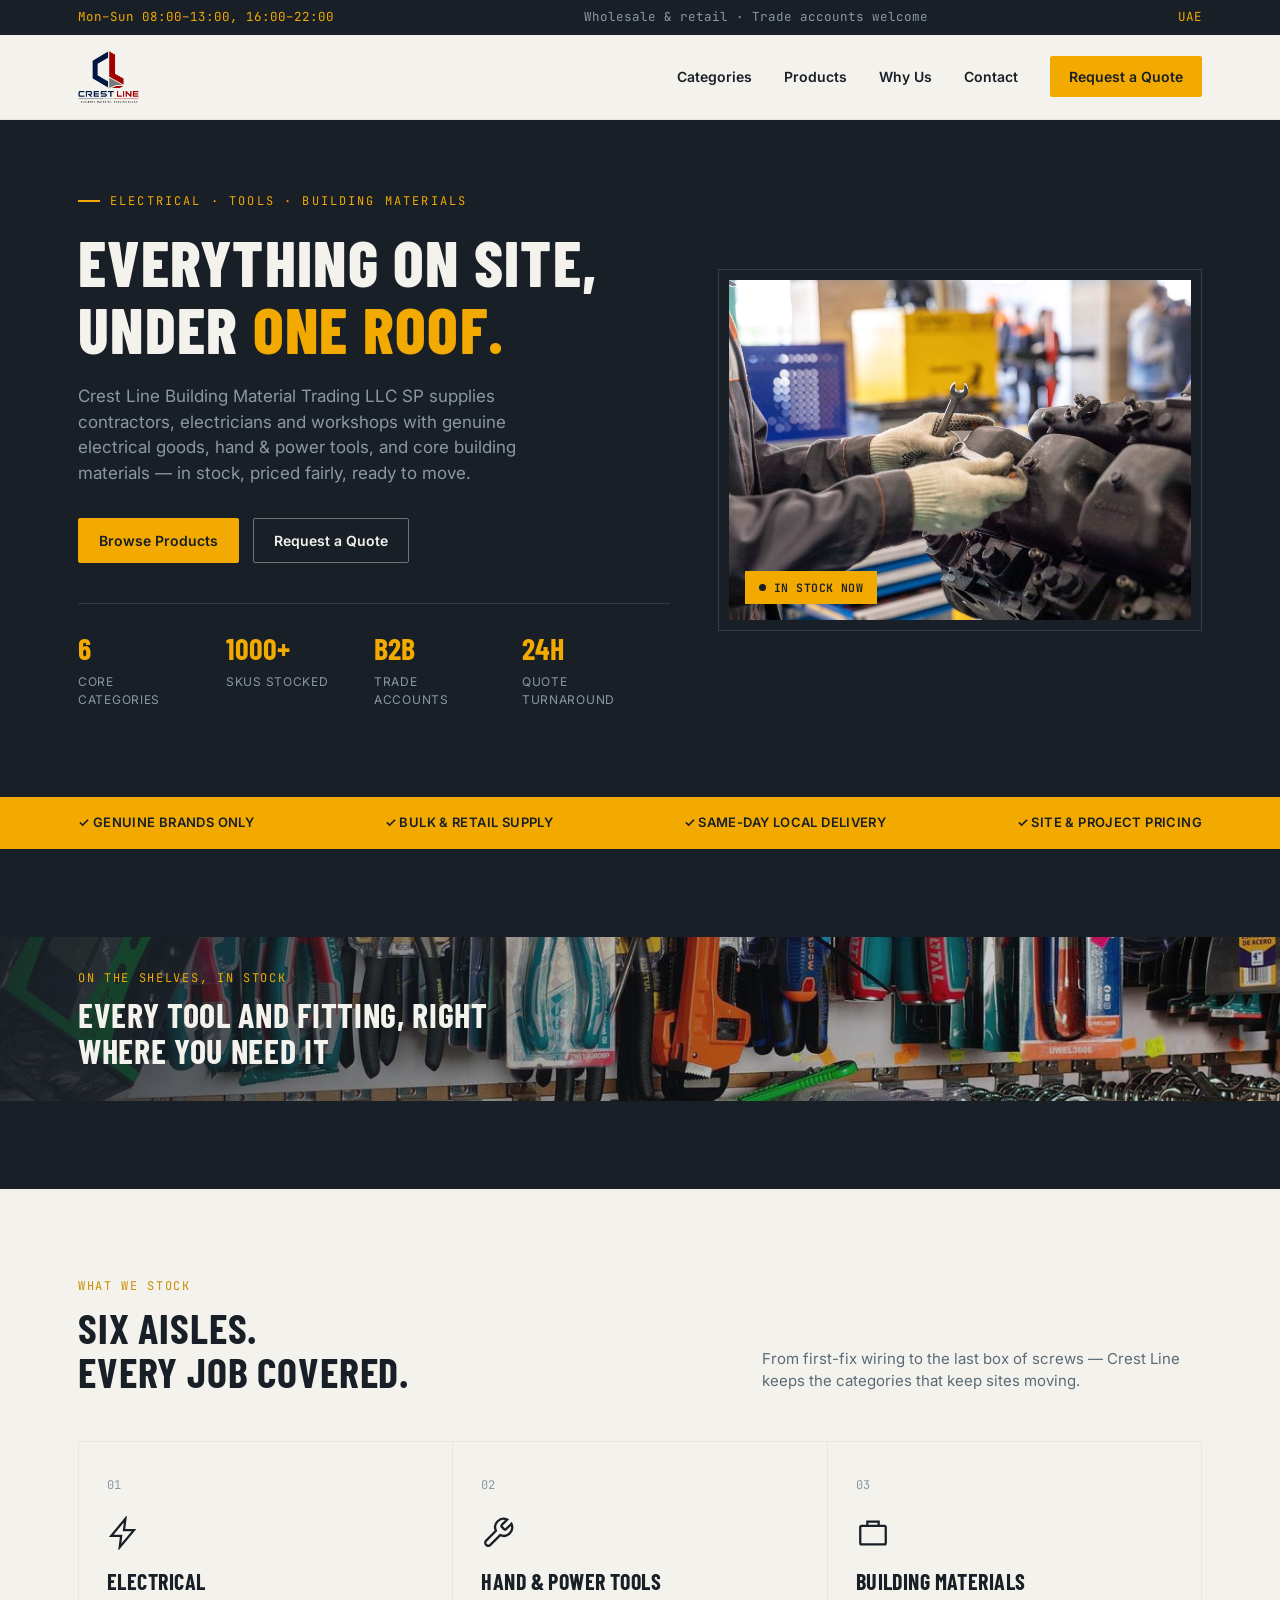
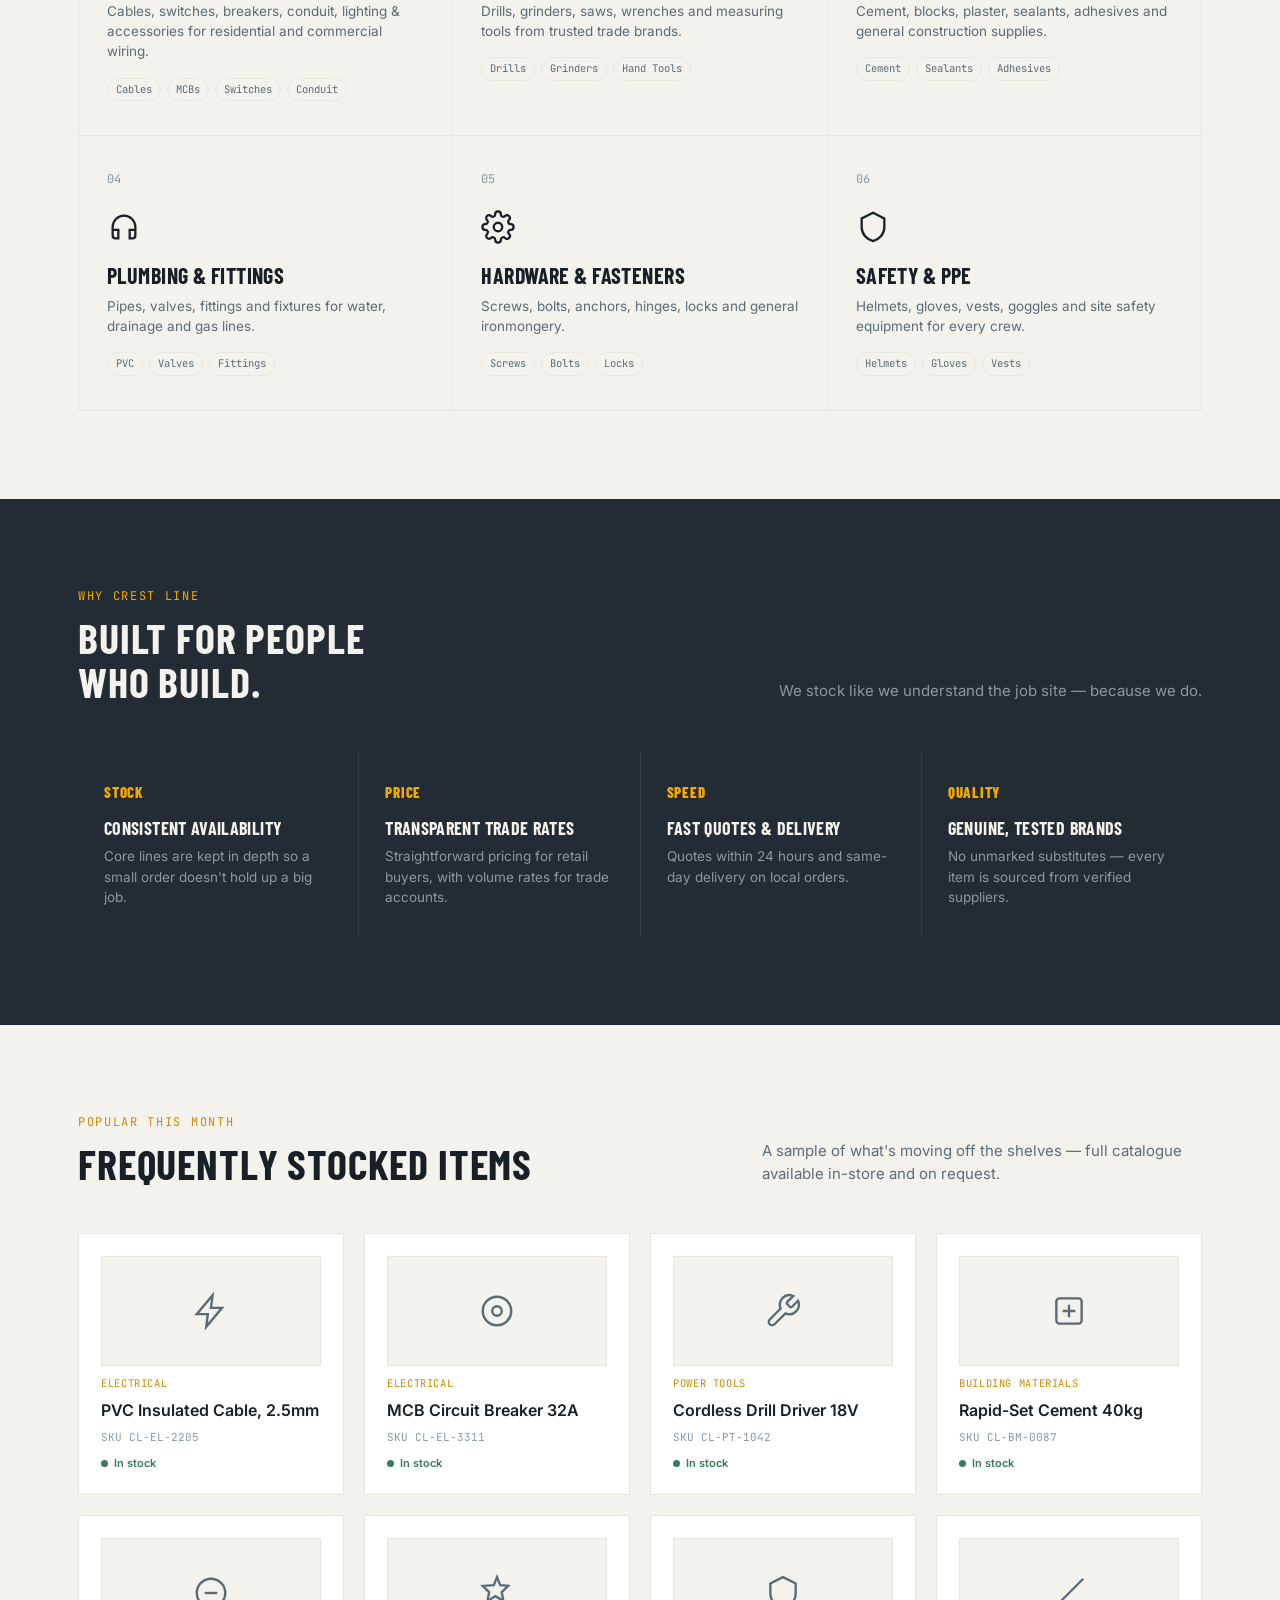
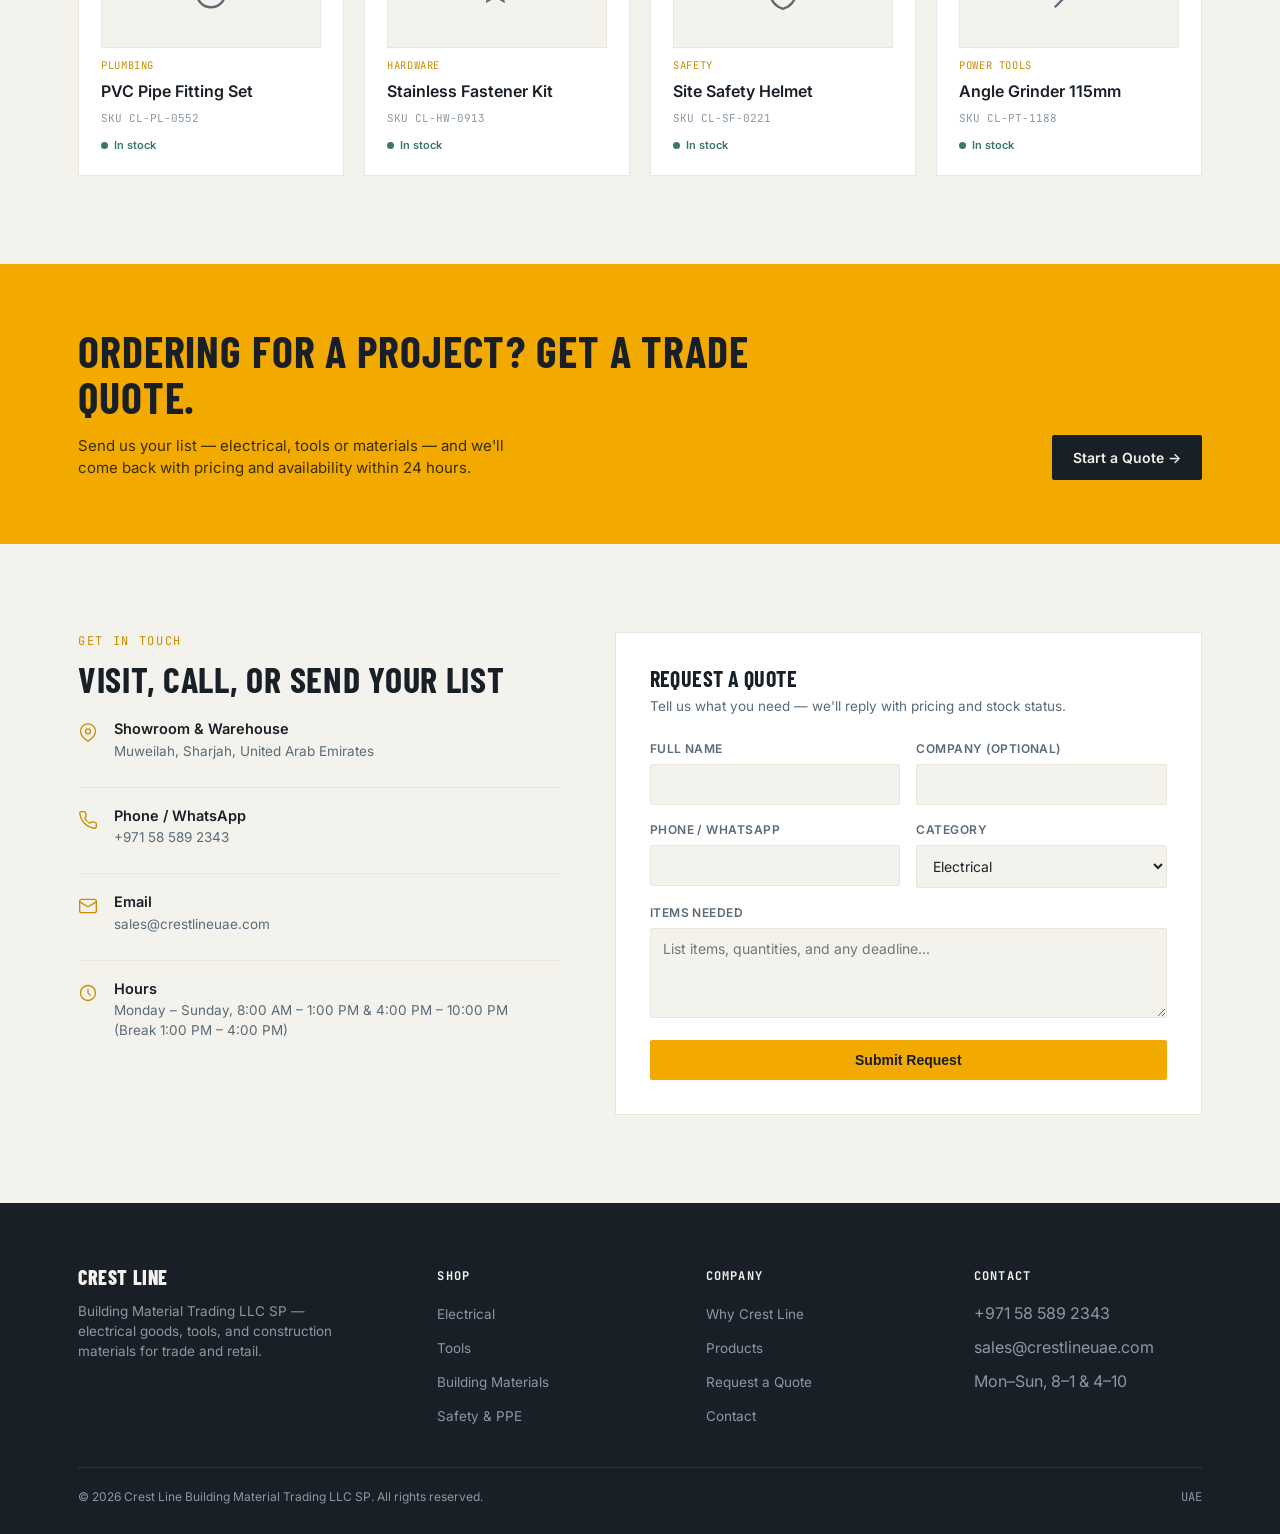
==== index.html @ bba0f406 "Add files via upload" ====
<!DOCTYPE html>
<html lang="en">
<head>
<meta charset="UTF-8">
<meta name="viewport" content="width=device-width, initial-scale=1.0">
<title>Crest Line Building Material Trading LLC SP</title>
<link rel="preconnect" href="https://fonts.googleapis.com">
<link href="https://fonts.googleapis.com/css2?family=Barlow+Condensed:wght@500;600;700;800&family=Inter:wght@400;500;600;700&family=JetBrains+Mono:wght@400;500&display=swap" rel="stylesheet">
<link rel="stylesheet" href="styles.css">
</head>
<body>

<div class="topbar">
  <div class="wrap">
    <span>Mon–Sun 08:00–13:00, 16:00–22:00</span>
    <span class="mono" style="color:var(--slate-light)">Wholesale &amp; retail · Trade accounts welcome</span>
    <span>UAE</span>
  </div>
</div>

<header>
  <nav class="wrap">
    <a href="#top" class="logo">
      <img src="[data-uri]" alt="Crest Line Building Material Trading LLC SP" class="logo-img">
    </a>
    <div class="navlinks" id="navlinks">
      <a href="#categories">Categories</a>
      <a href="#products">Products</a>
      <a href="#why">Why Us</a>
      <a href="#contact">Contact</a>
      <a href="#quote" class="btn btn-amber" style="padding:9px 18px;">Request a Quote</a>
    </div>
    <button class="menu-toggle" id="menuToggle" aria-label="Toggle menu" aria-expanded="false">
      <svg width="24" height="24" viewBox="0 0 24 24" fill="none" stroke="#181f26" stroke-width="2"><line x1="3" y1="6" x2="21" y2="6"/><line x1="3" y1="12" x2="21" y2="12"/><line x1="3" y1="18" x2="21" y2="18"/></svg>
    </button>
  </nav>
</header>

<section class="hero" id="top">
  <div class="wrap hero-grid">
    <div>
      <div class="eyebrow">Electrical · Tools · Building Materials</div>
      <h1>Everything on site,<br>under <em>one roof.</em></h1>
      <p class="lead">Crest Line Building Material Trading LLC SP supplies contractors, electricians and workshops with genuine electrical goods, hand &amp; power tools, and core building materials — in stock, priced fairly, ready to move.</p>
      <div class="hero-ctas">
        <a href="#products" class="btn btn-amber">Browse Products</a>
        <a href="#quote" class="btn btn-outline" style="border-color:rgba(244,242,236,0.4); color:var(--concrete);">Request a Quote</a>
      </div>
      <div class="hero-stats">
        <div><div class="num">6</div><div class="label">Core Categories</div></div>
        <div><div class="num">1000+</div><div class="label">SKUs Stocked</div></div>
        <div><div class="num">B2B</div><div class="label">Trade Accounts</div></div>
        <div><div class="num">24H</div><div class="label">Quote Turnaround</div></div>
      </div>
    </div>
    <div class="hero-art">
      <div class="hero-photo-frame">
        <img src="[data-uri]" alt="Mechanic tightening a bolt with a wrench on an engine" loading="lazy">
        <div class="hero-photo-tag">
          <span class="dot"></span> In stock now
        </div>
      </div>
    </div>
  </div>
</section>

<div class="trust">
  <div class="wrap">
    <div class="item">✓ Genuine brands only</div>
    <div class="item">✓ Bulk &amp; retail supply</div>
    <div class="item">✓ Same-day local delivery</div>
    <div class="item">✓ Site &amp; project pricing</div>
  </div>
</div>

<section class="shop-photo">
  <img src="[data-uri]" alt="Wall of tools, hardware and accessories stocked at Crest Line" loading="lazy">
  <div class="shop-photo-overlay"></div>
  <div class="wrap shop-photo-caption">
    <span class="tag" style="color:var(--amber);">On the shelves, in stock</span>
    <h3>Every tool and fitting, right where you need it</h3>
  </div>
</section>

<section id="categories">
  <div class="wrap">
    <div class="section-head">
      <div>
        <div class="tag">What we stock</div>
        <h2>Six aisles.<br>Every job covered.</h2>
      </div>
      <p>From first-fix wiring to the last box of screws — Crest Line keeps the categories that keep sites moving.</p>
    </div>
    <div class="cat-grid">

      <div class="cat-card">
        <span class="cat-index">01</span>
        <svg viewBox="0 0 24 24" fill="none" stroke-width="1.6"><path d="M13 2L3 14h7l-1 8 10-12h-7l1-8z"/></svg>
        <h3>Electrical</h3>
        <p>Cables, switches, breakers, conduit, lighting &amp; accessories for residential and commercial wiring.</p>
        <div class="tags"><span>Cables</span><span>MCBs</span><span>Switches</span><span>Conduit</span></div>
      </div>

      <div class="cat-card">
        <span class="cat-index">02</span>
        <svg viewBox="0 0 24 24" fill="none" stroke-width="1.6"><path d="M14.7 6.3a1 1 0 000 1.4l1.6 1.6a1 1 0 001.4 0l3.77-3.77a6 6 0 01-7.94 7.94l-6.91 6.91a2.12 2.12 0 01-3-3l6.91-6.91a6 6 0 017.94-7.94l-3.76 3.76z"/></svg>
        <h3>Hand &amp; Power Tools</h3>
        <p>Drills, grinders, saws, wrenches and measuring tools from trusted trade brands.</p>
        <div class="tags"><span>Drills</span><span>Grinders</span><span>Hand Tools</span></div>
      </div>

      <div class="cat-card">
        <span class="cat-index">03</span>
        <svg viewBox="0 0 24 24" fill="none" stroke-width="1.6"><rect x="3" y="7" width="18" height="13" rx="1"/><path d="M8 7V4h8v3"/></svg>
        <h3>Building Materials</h3>
        <p>Cement, blocks, plaster, sealants, adhesives and general construction supplies.</p>
        <div class="tags"><span>Cement</span><span>Sealants</span><span>Adhesives</span></div>
      </div>

      <div class="cat-card">
        <span class="cat-index">04</span>
        <svg viewBox="0 0 24 24" fill="none" stroke-width="1.6"><path d="M4 12a8 8 0 0116 0"/><path d="M4 12v6a2 2 0 002 2h2v-6H4z"/><path d="M20 12v6a2 2 0 01-2 2h-2v-6h4z"/></svg>
        <h3>Plumbing &amp; Fittings</h3>
        <p>Pipes, valves, fittings and fixtures for water, drainage and gas lines.</p>
        <div class="tags"><span>PVC</span><span>Valves</span><span>Fittings</span></div>
      </div>

      <div class="cat-card">
        <span class="cat-index">05</span>
        <svg viewBox="0 0 24 24" fill="none" stroke-width="1.6"><circle cx="12" cy="12" r="3"/><path d="M19.4 15a1.7 1.7 0 00.34 1.87l.06.06a2 2 0 11-2.83 2.83l-.06-.06a1.7 1.7 0 00-1.87-.34 1.7 1.7 0 00-1 1.55V21a2 2 0 01-4 0v-.09a1.7 1.7 0 00-1-1.55 1.7 1.7 0 00-1.87.34l-.06.06a2 2 0 11-2.83-2.83l.06-.06a1.7 1.7 0 00.34-1.87 1.7 1.7 0 00-1.55-1H3a2 2 0 010-4h.09a1.7 1.7 0 001.55-1 1.7 1.7 0 00-.34-1.87l-.06-.06a2 2 0 112.83-2.83l.06.06a1.7 1.7 0 001.87.34H9a1.7 1.7 0 001-1.55V3a2 2 0 014 0v.09a1.7 1.7 0 001 1.55 1.7 1.7 0 001.87-.34l.06-.06a2 2 0 112.83 2.83l-.06.06a1.7 1.7 0 00-.34 1.87V9a1.7 1.7 0 001.55 1H21a2 2 0 010 4h-.09a1.7 1.7 0 00-1.55 1z"/></svg>
        <h3>Hardware &amp; Fasteners</h3>
        <p>Screws, bolts, anchors, hinges, locks and general ironmongery.</p>
        <div class="tags"><span>Screws</span><span>Bolts</span><span>Locks</span></div>
      </div>

      <div class="cat-card">
        <span class="cat-index">06</span>
        <svg viewBox="0 0 24 24" fill="none" stroke-width="1.6"><path d="M12 2L4 6v6c0 5 3.4 8.7 8 10 4.6-1.3 8-5 8-10V6l-8-4z"/></svg>
        <h3>Safety &amp; PPE</h3>
        <p>Helmets, gloves, vests, goggles and site safety equipment for every crew.</p>
        <div class="tags"><span>Helmets</span><span>Gloves</span><span>Vests</span></div>
      </div>

    </div>
  </div>
</section>

<section class="why" id="why">
  <div class="wrap">
    <div class="section-head">
      <div>
        <div class="tag">Why crest line</div>
        <h2>Built for people<br>who build.</h2>
      </div>
      <p>We stock like we understand the job site — because we do.</p>
    </div>
    <div class="why-grid">
      <div class="why-card">
        <div class="num">STOCK</div>
        <h4>Consistent availability</h4>
        <p>Core lines are kept in depth so a small order doesn't hold up a big job.</p>
      </div>
      <div class="why-card">
        <div class="num">PRICE</div>
        <h4>Transparent trade rates</h4>
        <p>Straightforward pricing for retail buyers, with volume rates for trade accounts.</p>
      </div>
      <div class="why-card">
        <div class="num">SPEED</div>
        <h4>Fast quotes &amp; delivery</h4>
        <p>Quotes within 24 hours and same-day delivery on local orders.</p>
      </div>
      <div class="why-card">
        <div class="num">QUALITY</div>
        <h4>Genuine, tested brands</h4>
        <p>No unmarked substitutes — every item is sourced from verified suppliers.</p>
      </div>
    </div>
  </div>
</section>

<section id="products">
  <div class="wrap">
    <div class="section-head">
      <div>
        <div class="tag">Popular this month</div>
        <h2>Frequently stocked items</h2>
      </div>
      <p>A sample of what's moving off the shelves — full catalogue available in-store and on request.</p>
    </div>
    <div class="prod-grid">

      <div class="prod-card">
        <div class="prod-thumb"><svg viewBox="0 0 24 24" fill="none" stroke-width="1.5"><path d="M13 2L3 14h7l-1 8 10-12h-7l1-8z"/></svg></div>
        <span class="prod-cat">Electrical</span>
        <h4>PVC Insulated Cable, 2.5mm</h4>
        <span class="prod-sku">SKU CL-EL-2205</span>
        <span class="prod-status">In stock</span>
      </div>

      <div class="prod-card">
        <div class="prod-thumb"><svg viewBox="0 0 24 24" fill="none" stroke-width="1.5"><circle cx="12" cy="12" r="9"/><circle cx="12" cy="12" r="3"/></svg></div>
        <span class="prod-cat">Electrical</span>
        <h4>MCB Circuit Breaker 32A</h4>
        <span class="prod-sku">SKU CL-EL-3311</span>
        <span class="prod-status">In stock</span>
      </div>

      <div class="prod-card">
        <div class="prod-thumb"><svg viewBox="0 0 24 24" fill="none" stroke-width="1.5"><path d="M14.7 6.3a1 1 0 000 1.4l1.6 1.6a1 1 0 001.4 0l3.77-3.77a6 6 0 01-7.94 7.94l-6.91 6.91a2.12 2.12 0 01-3-3l6.91-6.91a6 6 0 017.94-7.94l-3.76 3.76z"/></svg></div>
        <span class="prod-cat">Power Tools</span>
        <h4>Cordless Drill Driver 18V</h4>
        <span class="prod-sku">SKU CL-PT-1042</span>
        <span class="prod-status">In stock</span>
      </div>

      <div class="prod-card">
        <div class="prod-thumb"><svg viewBox="0 0 24 24" fill="none" stroke-width="1.5"><rect x="4" y="4" width="16" height="16" rx="2"/><path d="M8 12h8M12 8v8"/></svg></div>
        <span class="prod-cat">Building Materials</span>
        <h4>Rapid-Set Cement 40kg</h4>
        <span class="prod-sku">SKU CL-BM-0087</span>
        <span class="prod-status">In stock</span>
      </div>

      <div class="prod-card">
        <div class="prod-thumb"><svg viewBox="0 0 24 24" fill="none" stroke-width="1.5"><circle cx="12" cy="12" r="9"/><path d="M8 12h8"/></svg></div>
        <span class="prod-cat">Plumbing</span>
        <h4>PVC Pipe Fitting Set</h4>
        <span class="prod-sku">SKU CL-PL-0552</span>
        <span class="prod-status">In stock</span>
      </div>

      <div class="prod-card">
        <div class="prod-thumb"><svg viewBox="0 0 24 24" fill="none" stroke-width="1.5"><path d="M12 2l2 5 5 .5-4 4 1 5.5-5-3-5 3 1-5.5-4-4L10 7z"/></svg></div>
        <span class="prod-cat">Hardware</span>
        <h4>Stainless Fastener Kit</h4>
        <span class="prod-sku">SKU CL-HW-0913</span>
        <span class="prod-status">In stock</span>
      </div>

      <div class="prod-card">
        <div class="prod-thumb"><svg viewBox="0 0 24 24" fill="none" stroke-width="1.5"><path d="M12 2L4 6v6c0 5 3.4 8.7 8 10 4.6-1.3 8-5 8-10V6l-8-4z"/></svg></div>
        <span class="prod-cat">Safety</span>
        <h4>Site Safety Helmet</h4>
        <span class="prod-sku">SKU CL-SF-0221</span>
        <span class="prod-status">In stock</span>
      </div>

      <div class="prod-card">
        <div class="prod-thumb"><svg viewBox="0 0 24 24" fill="none" stroke-width="1.5"><path d="M3 21l6-6M21 3l-6 6M9 15l6-6"/></svg></div>
        <span class="prod-cat">Power Tools</span>
        <h4>Angle Grinder 115mm</h4>
        <span class="prod-sku">SKU CL-PT-1188</span>
        <span class="prod-status">In stock</span>
      </div>

    </div>
  </div>
</section>

<div class="cta-band" id="quote-band">
  <div class="wrap">
    <div>
      <h2>Ordering for a project? Get a trade quote.</h2>
      <p>Send us your list — electrical, tools or materials — and we'll come back with pricing and availability within 24 hours.</p>
    </div>
    <a href="#quote" class="btn" style="background:var(--charcoal); color:var(--concrete); border-color:var(--charcoal);">Start a Quote →</a>
  </div>
</div>

<section id="contact">
  <div class="wrap contact-grid">
    <div>
      <div class="tag" style="font-family:'JetBrains Mono',monospace; font-size:12px; letter-spacing:0.14em; color:var(--amber-dim); text-transform:uppercase; margin-bottom:10px;">Get in touch</div>
      <h2 style="font-size:clamp(26px,3vw,36px); margin-bottom:24px;">Visit, call, or send your list</h2>
      <div class="contact-list">
        <div class="contact-item">
          <svg viewBox="0 0 24 24" fill="none" stroke-width="1.6"><path d="M21 10c0 6-9 12-9 12s-9-6-9-12a9 9 0 0118 0z"/><circle cx="12" cy="10" r="3"/></svg>
          <div>
            <h4>Showroom &amp; Warehouse</h4>
            <p>Muweilah, Sharjah, United Arab Emirates</p>
          </div>
        </div>
        <div class="contact-item">
          <svg viewBox="0 0 24 24" fill="none" stroke-width="1.6"><path d="M22 16.9v3a2 2 0 01-2.2 2 19.8 19.8 0 01-8.6-3.1 19.5 19.5 0 01-6-6A19.8 19.8 0 012.1 4.2 2 2 0 014.1 2h3a2 2 0 012 1.7c.1.9.3 1.8.6 2.7a2 2 0 01-.4 2.1L8 9.9a16 16 0 006 6l1.5-1.3a2 2 0 012.1-.4c.9.3 1.8.5 2.7.6a2 2 0 011.7 2.1z"/></svg>
          <div>
            <h4>Phone / WhatsApp</h4>
            <p>+971 58 589 2343</p>
          </div>
        </div>
        <div class="contact-item">
          <svg viewBox="0 0 24 24" fill="none" stroke-width="1.6"><rect x="2" y="4" width="20" height="16" rx="2"/><path d="M2 7l10 6 10-6"/></svg>
          <div>
            <h4>Email</h4>
            <p>sales@crestlineuae.com</p>
          </div>
        </div>
        <div class="contact-item">
          <svg viewBox="0 0 24 24" fill="none" stroke-width="1.6"><circle cx="12" cy="12" r="9"/><path d="M12 7v5l3 3"/></svg>
          <div>
            <h4>Hours</h4>
            <p>Monday – Sunday, 8:00 AM – 1:00 PM &amp; 4:00 PM – 10:00 PM<br>(Break 1:00 PM – 4:00 PM)</p>
          </div>
        </div>
      </div>
    </div>

    <div class="form-box" id="quote">
      <h3 style="font-size:22px; margin-bottom:6px;">Request a Quote</h3>
      <p style="font-size:13.5px; color:var(--slate); margin-bottom:24px;">Tell us what you need — we'll reply with pricing and stock status.</p>
      <form onsubmit="event.preventDefault(); document.getElementById('formMsg').style.display='block'; this.reset();">
        <div class="form-row">
          <div class="field">
            <label for="fname">Full Name</label>
            <input type="text" id="fname" required>
          </div>
          <div class="field">
            <label for="fcompany">Company (optional)</label>
            <input type="text" id="fcompany">
          </div>
        </div>
        <div class="form-row">
          <div class="field">
            <label for="fphone">Phone / WhatsApp</label>
            <input type="tel" id="fphone" required>
          </div>
          <div class="field">
            <label for="fcat">Category</label>
            <select id="fcat">
              <option>Electrical</option>
              <option>Hand &amp; Power Tools</option>
              <option>Building Materials</option>
              <option>Plumbing &amp; Fittings</option>
              <option>Hardware &amp; Fasteners</option>
              <option>Safety &amp; PPE</option>
              <option>Mixed / Not sure</option>
            </select>
          </div>
        </div>
        <div class="form-row">
          <div class="field full">
            <label for="fmsg">Items Needed</label>
            <textarea id="fmsg" placeholder="List items, quantities, and any deadline..." required></textarea>
          </div>
        </div>
        <button type="submit" class="btn btn-amber">Submit Request</button>
        <p class="form-note" id="formMsg" style="display:none; color:var(--success);">Thanks — this form is a demo. Connect it to email/WhatsApp to go live.</p>
      </form>
    </div>
  </div>
</section>

<footer>
  <div class="wrap">
    <div class="footer-grid">
      <div class="footer-brand">
        <span class="logo-text"><span class="name" style="color:var(--concrete)">CREST LINE</span></span>
        <p>Building Material Trading LLC SP — electrical goods, tools, and construction materials for trade and retail.</p>
      </div>
      <div>
        <h5>Shop</h5>
        <ul>
          <li><a href="#categories">Electrical</a></li>
          <li><a href="#categories">Tools</a></li>
          <li><a href="#categories">Building Materials</a></li>
          <li><a href="#categories">Safety &amp; PPE</a></li>
        </ul>
      </div>
      <div>
        <h5>Company</h5>
        <ul>
          <li><a href="#why">Why Crest Line</a></li>
          <li><a href="#products">Products</a></li>
          <li><a href="#quote">Request a Quote</a></li>
          <li><a href="#contact">Contact</a></li>
        </ul>
      </div>
      <div>
        <h5>Contact</h5>
        <ul>
          <li>+971 58 589 2343</li>
          <li>sales@crestlineuae.com</li>
          <li>Mon–Sun, 8–1 &amp; 4–10</li>
        </ul>
      </div>
    </div>
    <div class="footer-bottom">
      <span>© 2026 Crest Line Building Material Trading LLC SP. All rights reserved.</span>
      <span class="mono">UAE</span>
    </div>
  </div>
</footer>

<script>
  const toggle = document.getElementById('menuToggle');
  const links = document.getElementById('navlinks');
  toggle.addEventListener('click', () => {
    links.classList.toggle('open');
    const expanded = links.classList.contains('open');
    toggle.setAttribute('aria-expanded', expanded);
  });
  links.querySelectorAll('a').forEach(a => a.addEventListener('click', () => links.classList.remove('open')));
</script>

</body>
</html>
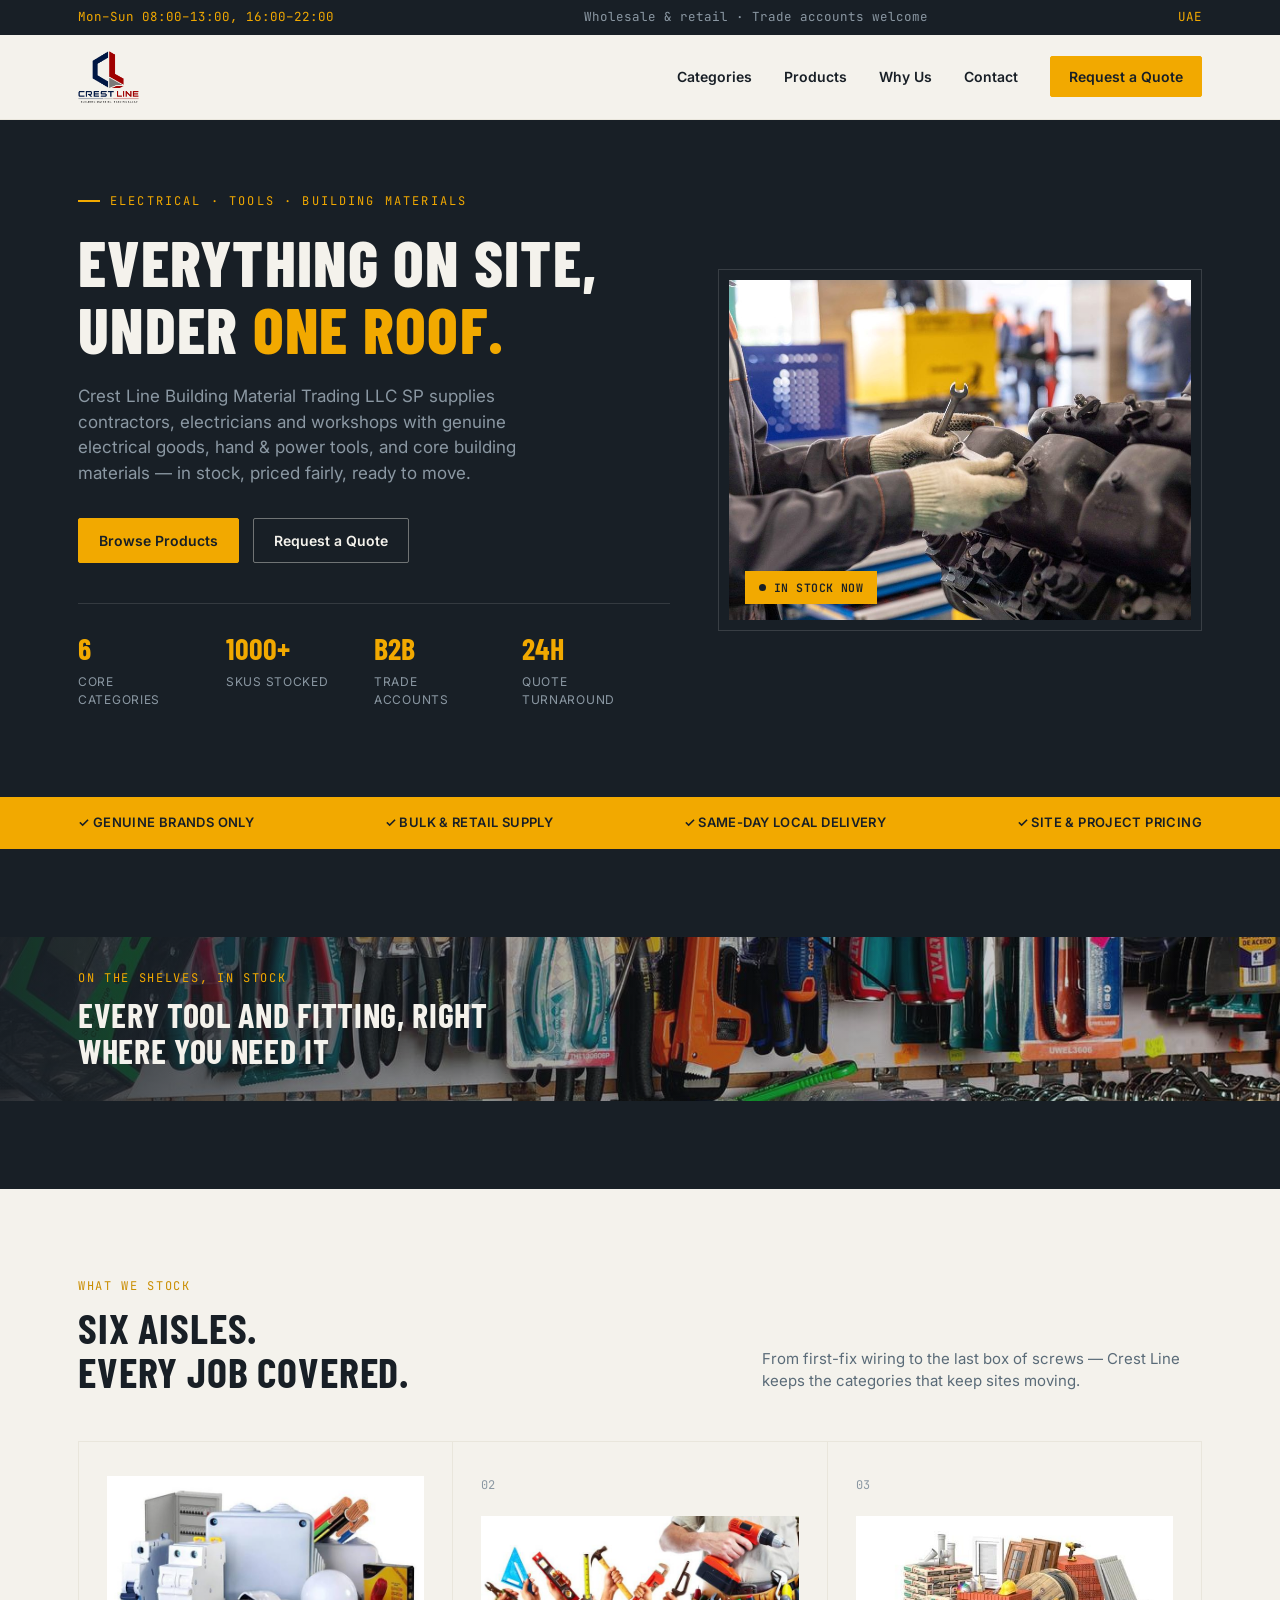
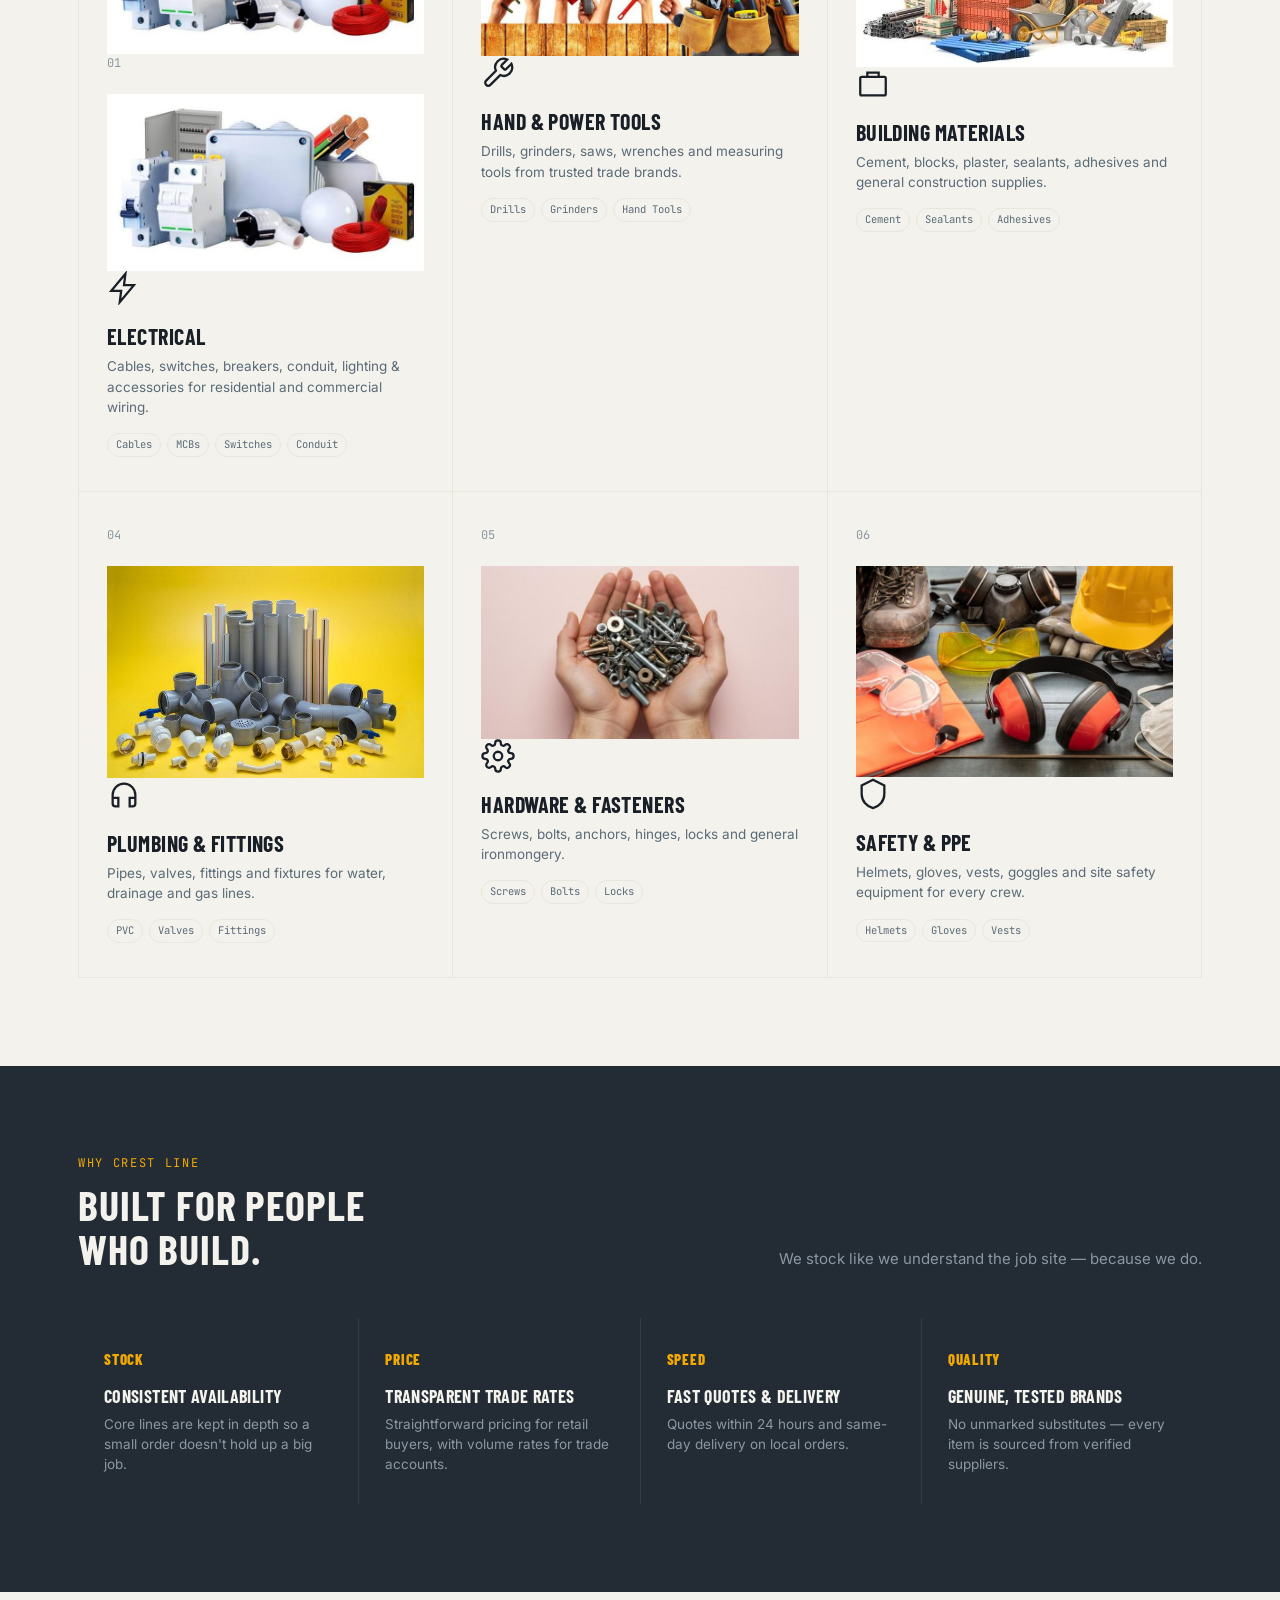
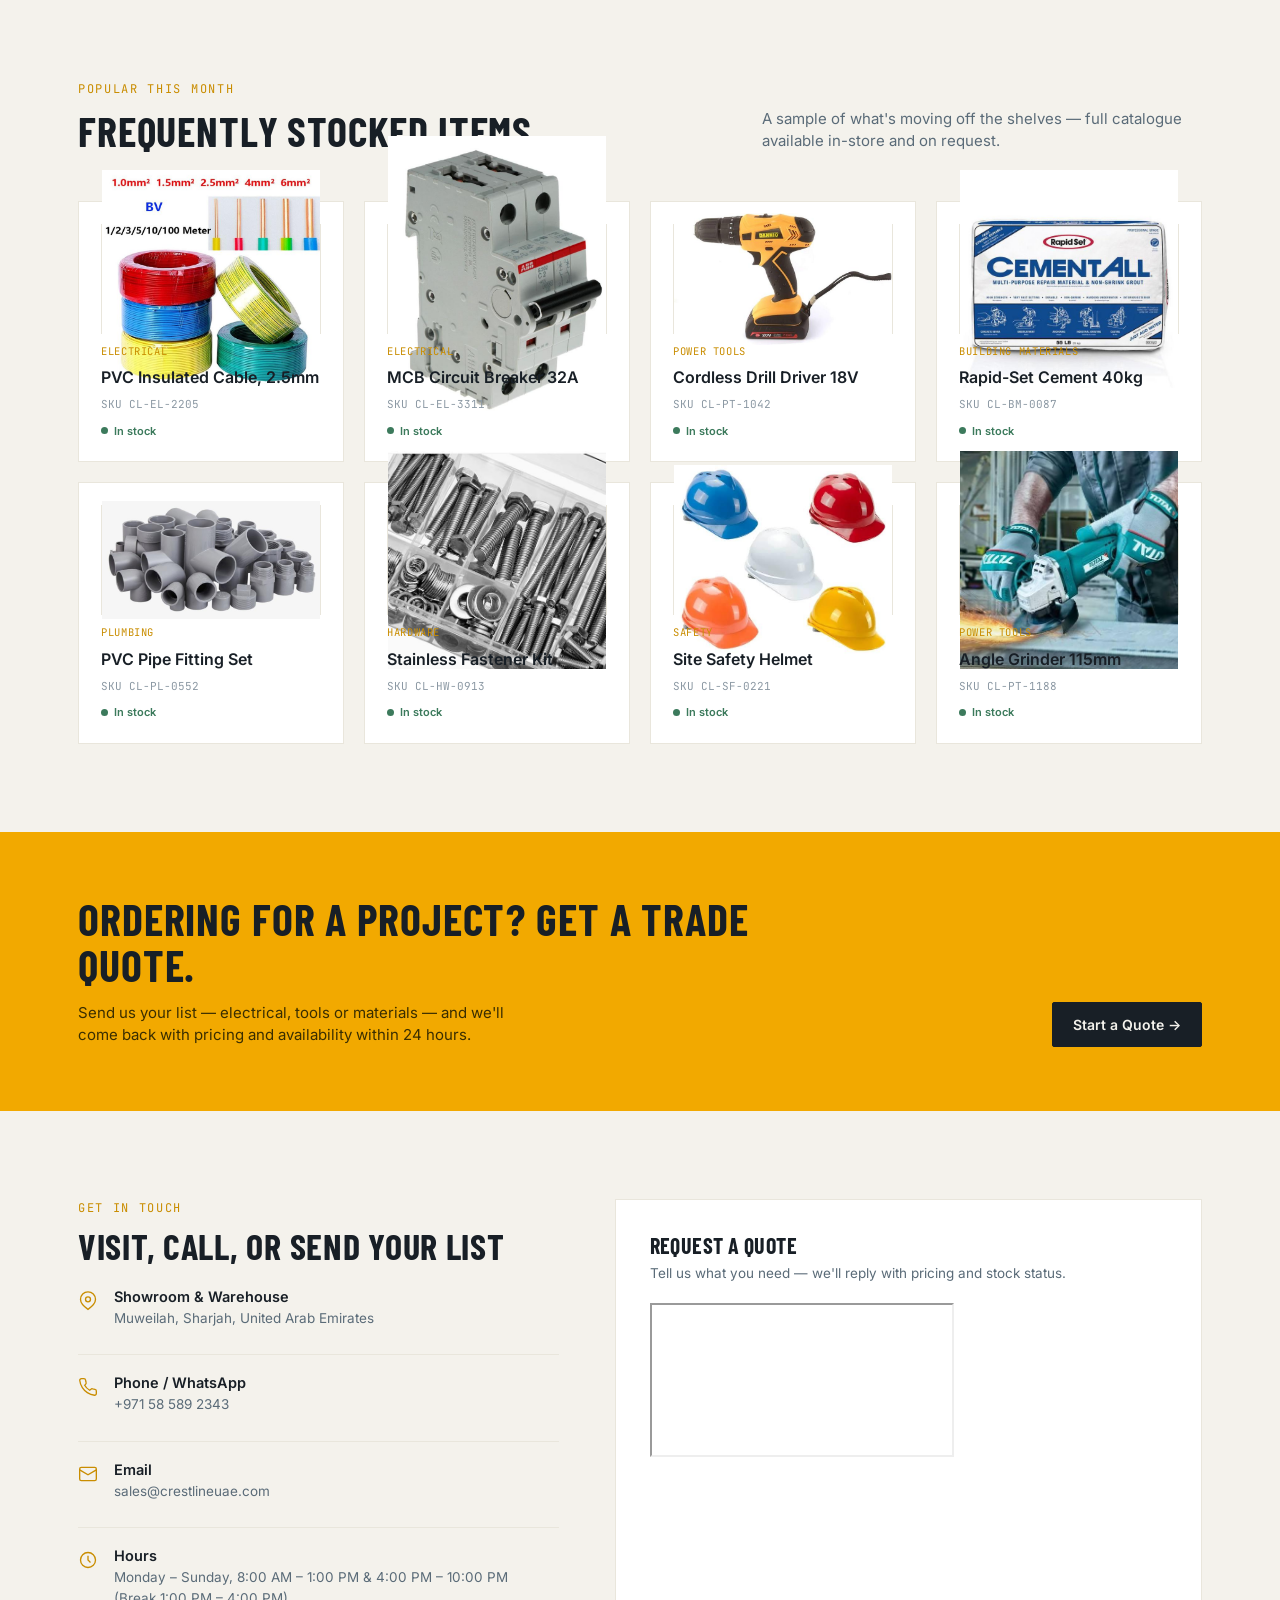
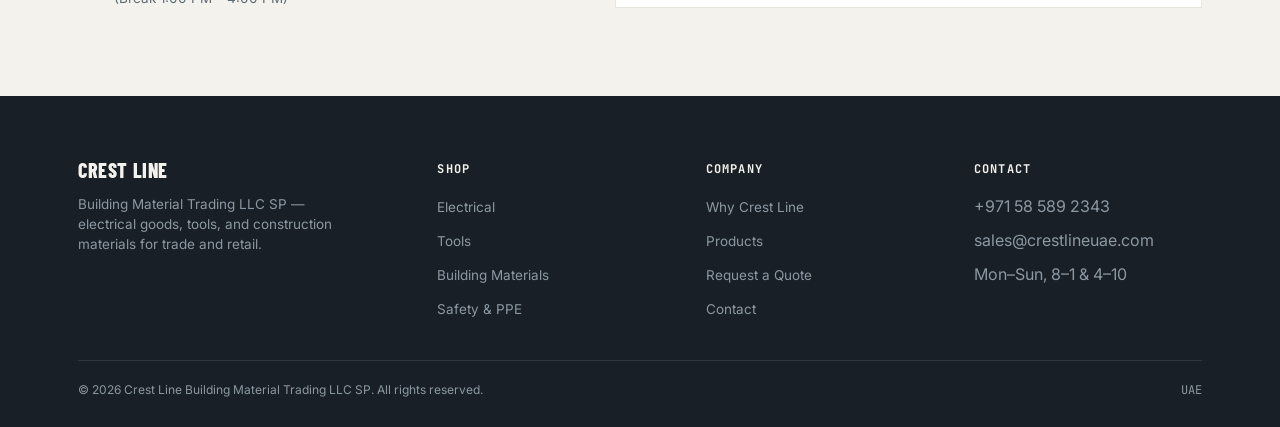
==== commit 11a7e1d7: "Update index.html" ====
--- a/index.html
+++ b/index.html
@@ -93,48 +93,55 @@
     </div>
     <div class="cat-grid">
 
-      <div class="cat-card">
+      <div class="cat-card cat-card-photo">
+        <img class="cat-photo" src="[data-uri]" alt="Electrical parts and switches" loading="lazy">
         <span class="cat-index">01</span>
+        <img class="cat-photo" src="[data-uri]" alt="Electrical parts and switches" loading="lazy">
         <svg viewBox="0 0 24 24" fill="none" stroke-width="1.6"><path d="M13 2L3 14h7l-1 8 10-12h-7l1-8z"/></svg>
         <h3>Electrical</h3>
         <p>Cables, switches, breakers, conduit, lighting &amp; accessories for residential and commercial wiring.</p>
         <div class="tags"><span>Cables</span><span>MCBs</span><span>Switches</span><span>Conduit</span></div>
       </div>
 
-      <div class="cat-card">
+      <div class="cat-card cat-card-photo">
         <span class="cat-index">02</span>
+        <img class="cat-photo" src="[data-uri]" alt="Hand and power tools" loading="lazy">
         <svg viewBox="0 0 24 24" fill="none" stroke-width="1.6"><path d="M14.7 6.3a1 1 0 000 1.4l1.6 1.6a1 1 0 001.4 0l3.77-3.77a6 6 0 01-7.94 7.94l-6.91 6.91a2.12 2.12 0 01-3-3l6.91-6.91a6 6 0 017.94-7.94l-3.76 3.76z"/></svg>
         <h3>Hand &amp; Power Tools</h3>
         <p>Drills, grinders, saws, wrenches and measuring tools from trusted trade brands.</p>
         <div class="tags"><span>Drills</span><span>Grinders</span><span>Hand Tools</span></div>
       </div>
 
-      <div class="cat-card">
+      <div class="cat-card cat-card-photo">
         <span class="cat-index">03</span>
+        <img class="cat-photo" src="[data-uri]" alt="Building materials" loading="lazy">
         <svg viewBox="0 0 24 24" fill="none" stroke-width="1.6"><rect x="3" y="7" width="18" height="13" rx="1"/><path d="M8 7V4h8v3"/></svg>
         <h3>Building Materials</h3>
         <p>Cement, blocks, plaster, sealants, adhesives and general construction supplies.</p>
         <div class="tags"><span>Cement</span><span>Sealants</span><span>Adhesives</span></div>
       </div>
 
-      <div class="cat-card">
+      <div class="cat-card cat-card-photo">
         <span class="cat-index">04</span>
+        <img class="cat-photo" src="[data-uri]" alt="Plumbing fittings" loading="lazy">
         <svg viewBox="0 0 24 24" fill="none" stroke-width="1.6"><path d="M4 12a8 8 0 0116 0"/><path d="M4 12v6a2 2 0 002 2h2v-6H4z"/><path d="M20 12v6a2 2 0 01-2 2h-2v-6h4z"/></svg>
         <h3>Plumbing &amp; Fittings</h3>
         <p>Pipes, valves, fittings and fixtures for water, drainage and gas lines.</p>
         <div class="tags"><span>PVC</span><span>Valves</span><span>Fittings</span></div>
       </div>
 
-      <div class="cat-card">
+      <div class="cat-card cat-card-photo">
         <span class="cat-index">05</span>
+        <img class="cat-photo" src="[data-uri]" alt="Hardware and fasteners" loading="lazy">
         <svg viewBox="0 0 24 24" fill="none" stroke-width="1.6"><circle cx="12" cy="12" r="3"/><path d="M19.4 15a1.7 1.7 0 00.34 1.87l.06.06a2 2 0 11-2.83 2.83l-.06-.06a1.7 1.7 0 00-1.87-.34 1.7 1.7 0 00-1 1.55V21a2 2 0 01-4 0v-.09a1.7 1.7 0 00-1-1.55 1.7 1.7 0 00-1.87.34l-.06.06a2 2 0 11-2.83-2.83l.06-.06a1.7 1.7 0 00.34-1.87 1.7 1.7 0 00-1.55-1H3a2 2 0 010-4h.09a1.7 1.7 0 001.55-1 1.7 1.7 0 00-.34-1.87l-.06-.06a2 2 0 112.83-2.83l.06.06a1.7 1.7 0 001.87.34H9a1.7 1.7 0 001-1.55V3a2 2 0 014 0v.09a1.7 1.7 0 001 1.55 1.7 1.7 0 001.87-.34l.06-.06a2 2 0 112.83 2.83l-.06.06a1.7 1.7 0 00-.34 1.87V9a1.7 1.7 0 001.55 1H21a2 2 0 010 4h-.09a1.7 1.7 0 00-1.55 1z"/></svg>
         <h3>Hardware &amp; Fasteners</h3>
         <p>Screws, bolts, anchors, hinges, locks and general ironmongery.</p>
         <div class="tags"><span>Screws</span><span>Bolts</span><span>Locks</span></div>
       </div>
 
-      <div class="cat-card">
+      <div class="cat-card cat-card-photo">
         <span class="cat-index">06</span>
+        <img class="cat-photo" src="[data-uri]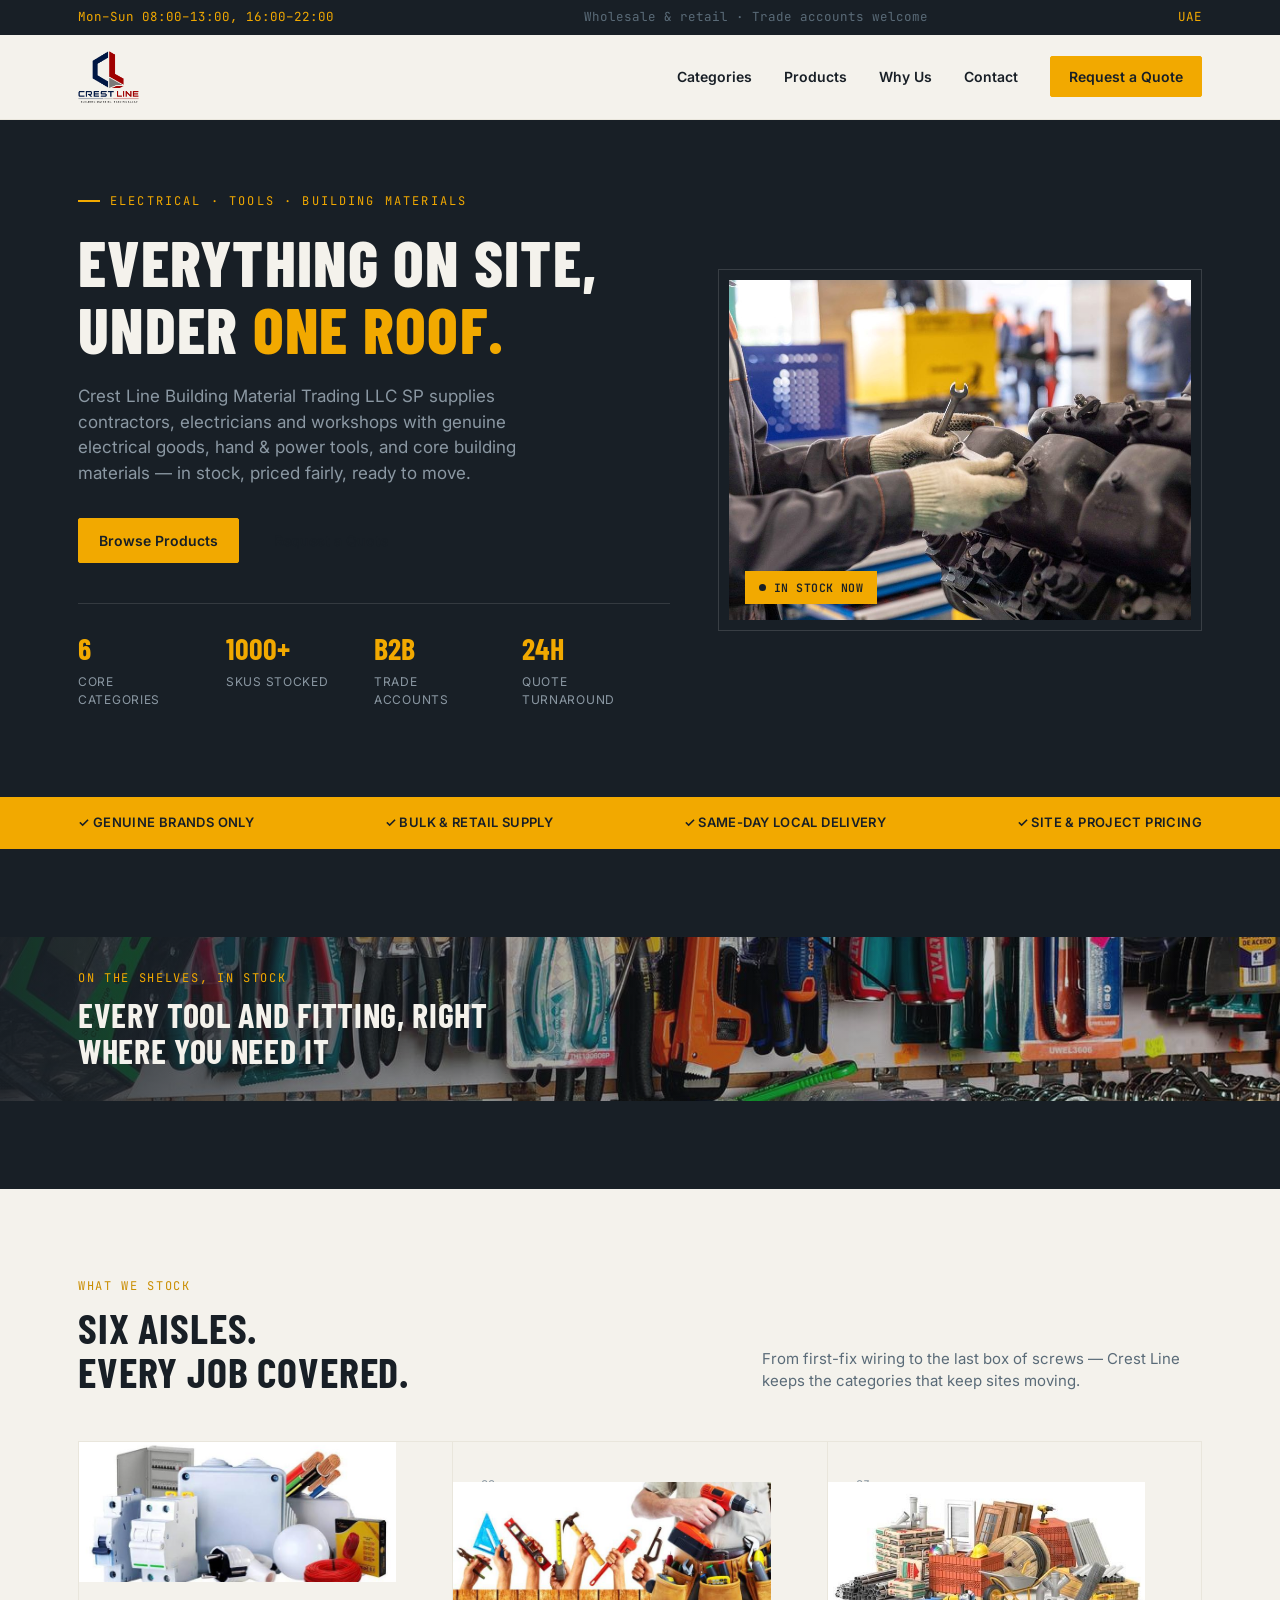
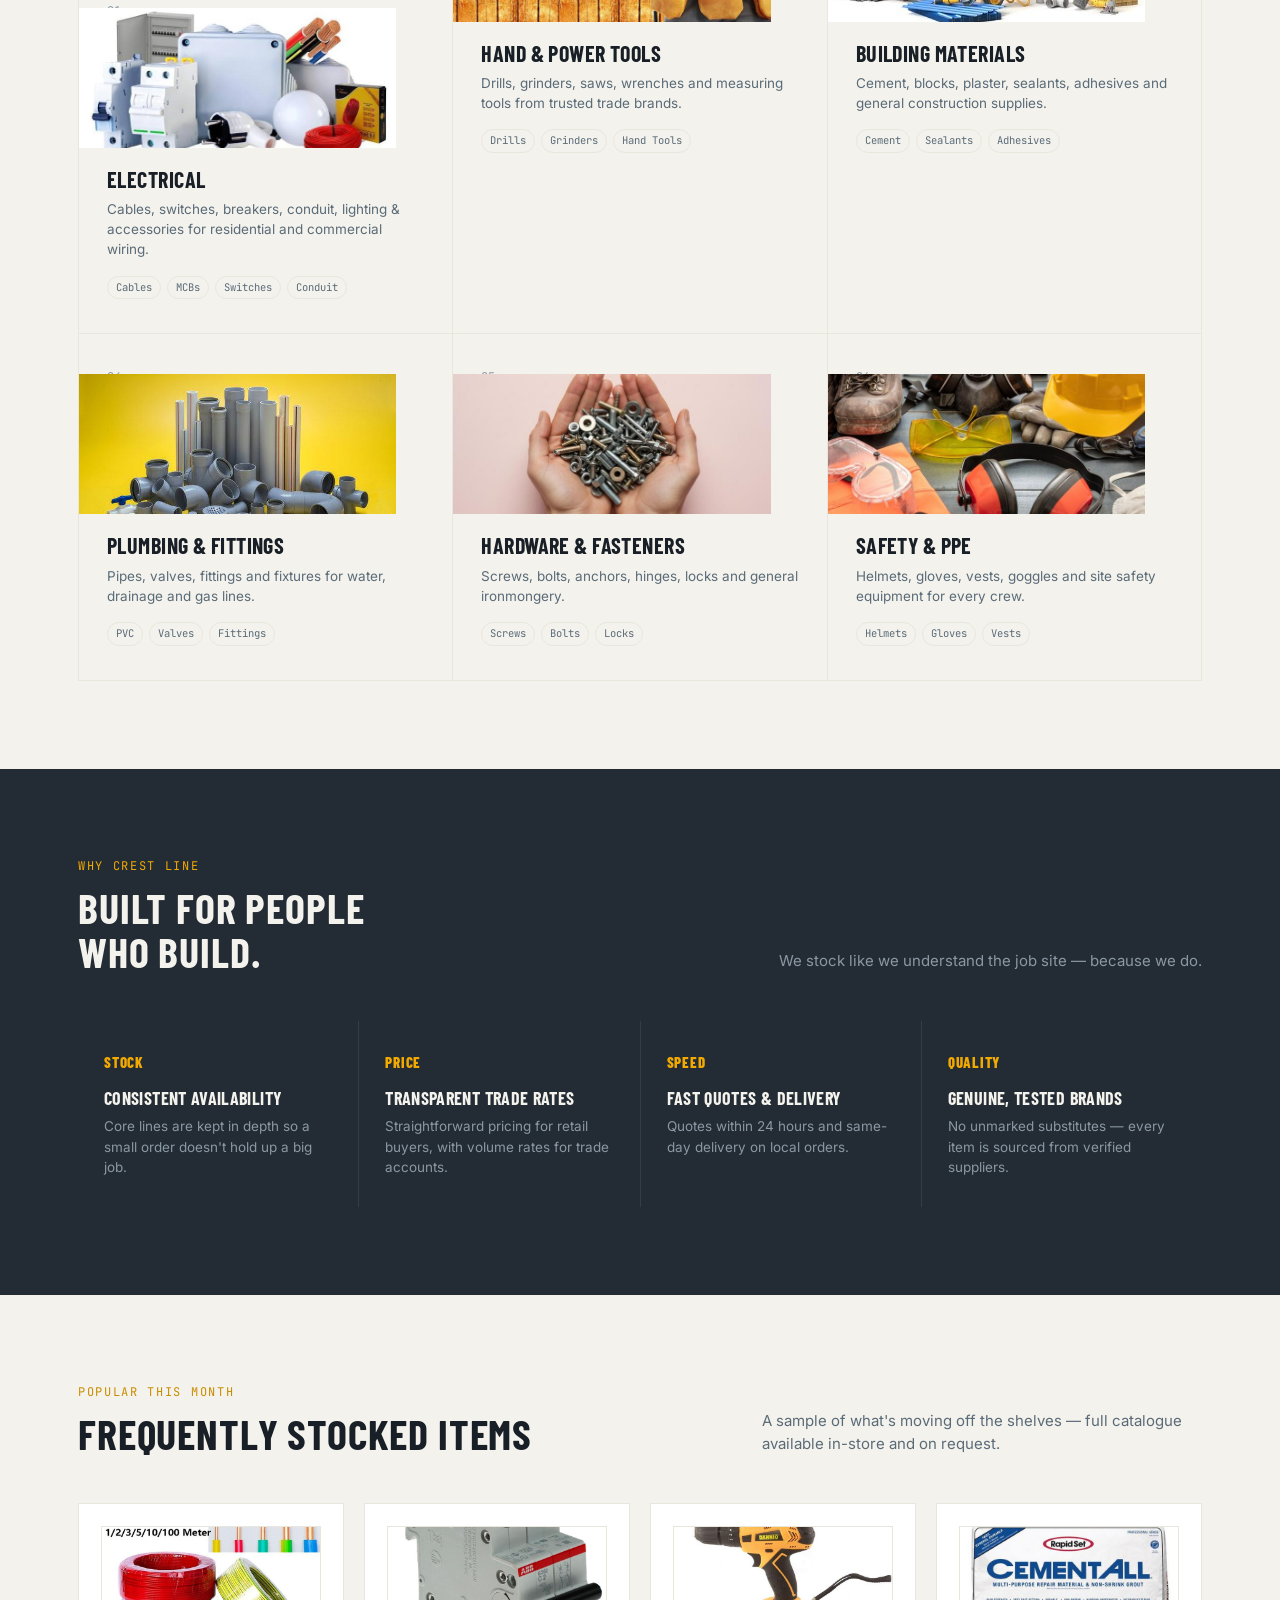
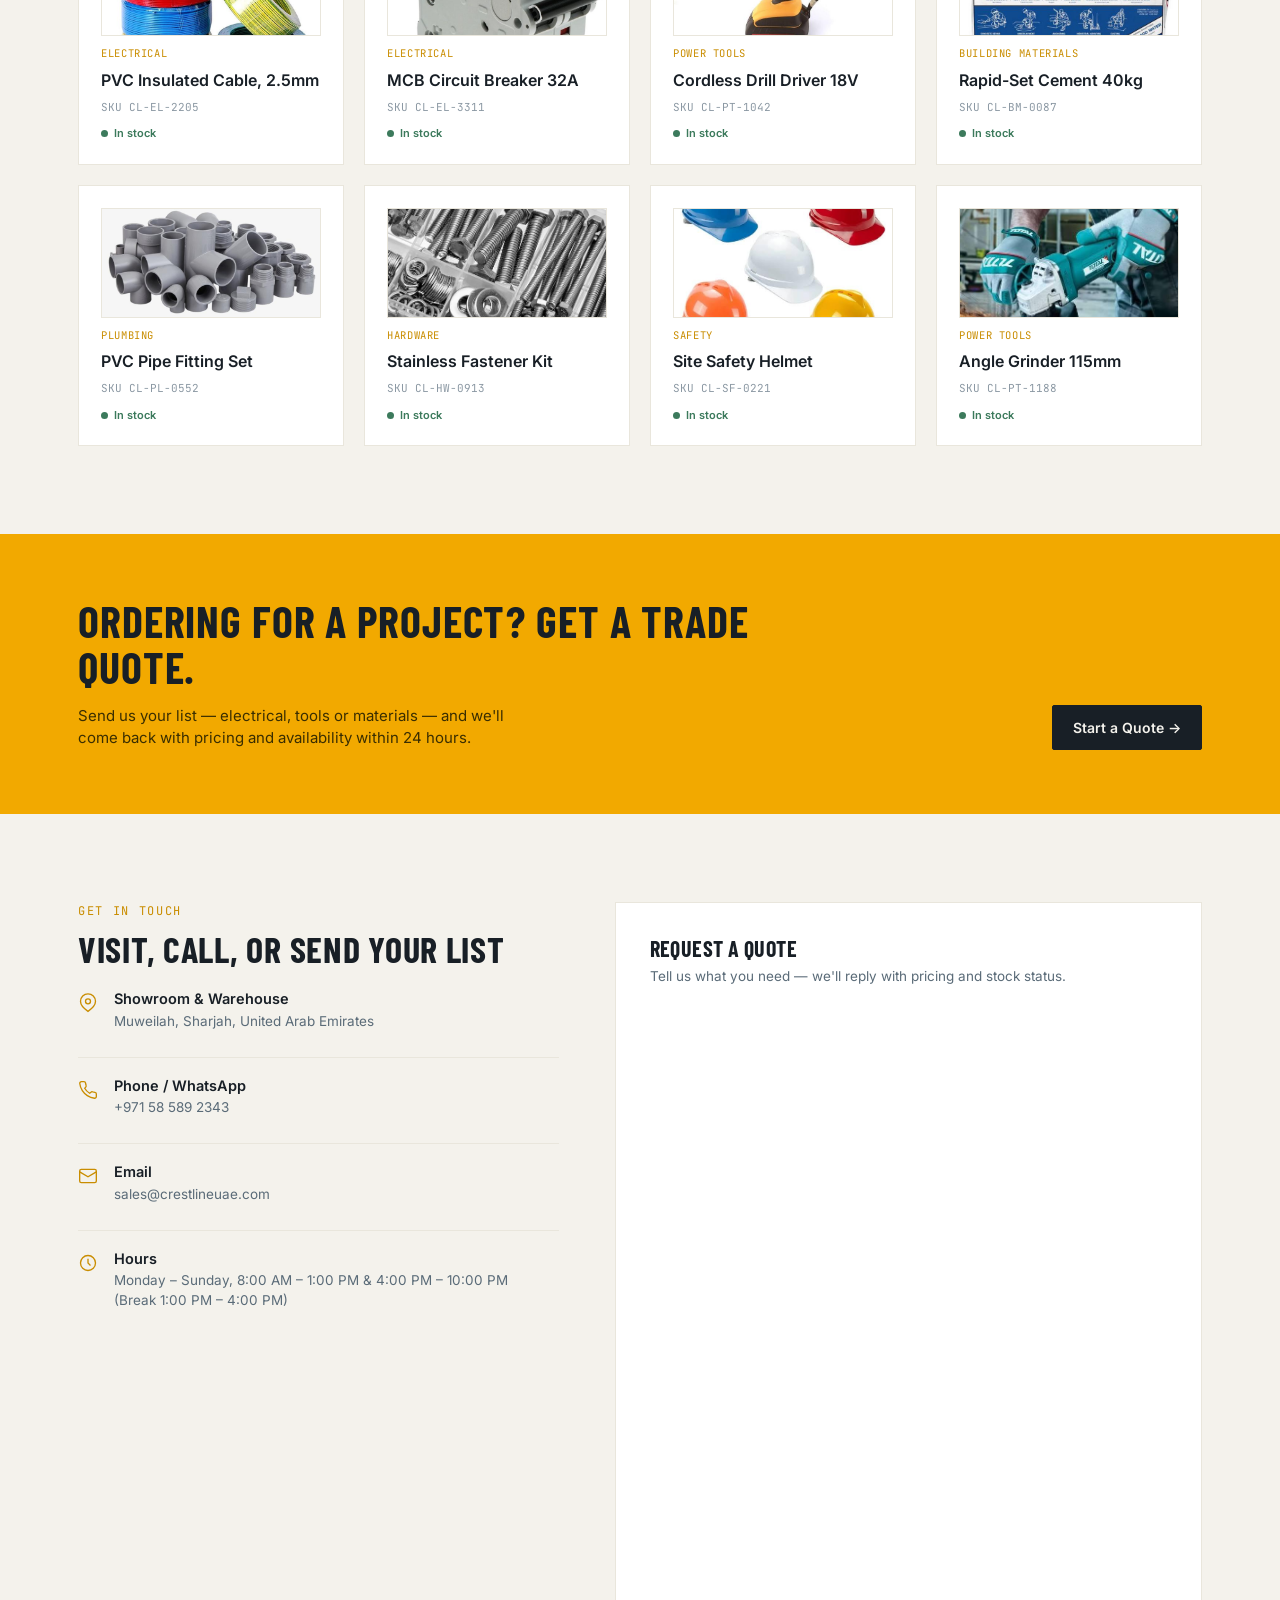
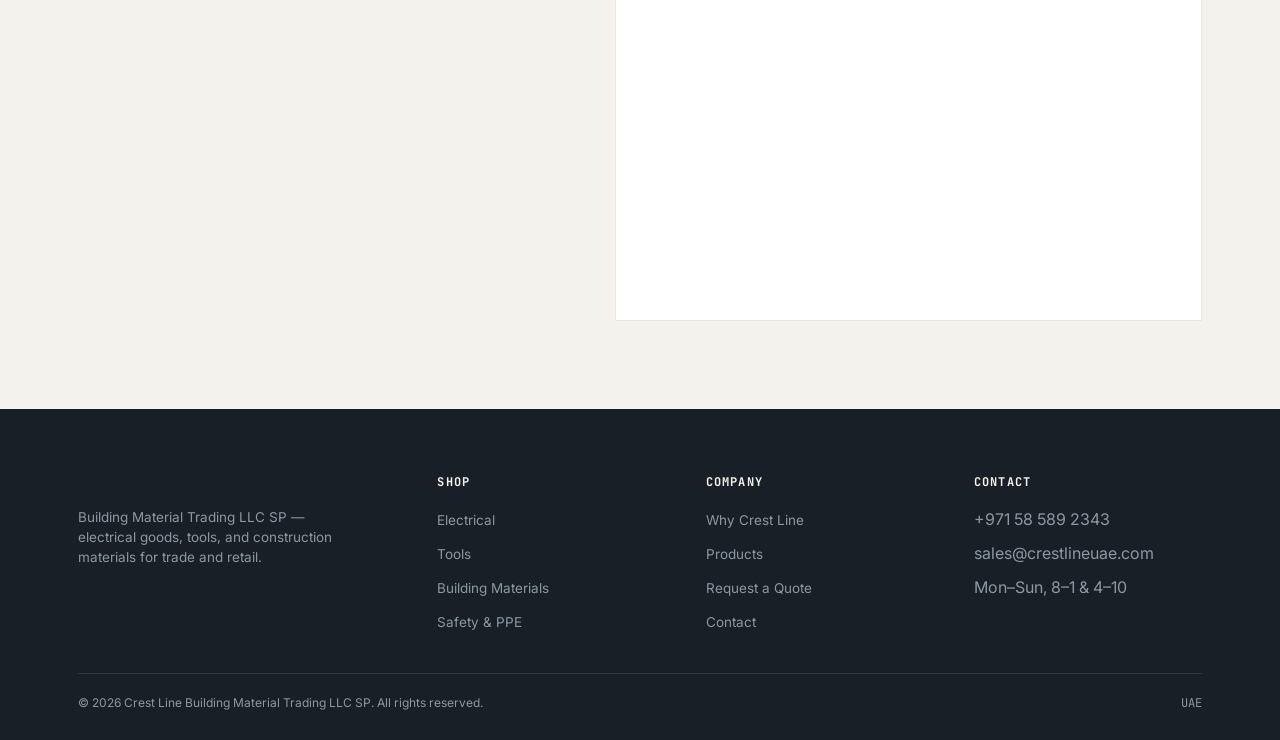
==== commit 68eb0142: "Update index.html" ====
--- a/index.html
+++ b/index.html
@@ -13,7 +13,7 @@
 <div class="topbar">
   <div class="wrap">
     <span>Mon–Sun 08:00–13:00, 16:00–22:00</span>
-    <span class="mono" style="color:var(--slate-light)">Wholesale &amp; retail · Trade accounts welcome</span>
+    <span class="mono" style="color:var(--slate)">Wholesale &amp; retail · Trade accounts welcome</span>
     <span>UAE</span>
   </div>
 </div>
@@ -44,7 +44,7 @@
       <p class="lead">Crest Line Building Material Trading LLC SP supplies contractors, electricians and workshops with genuine electrical goods, hand &amp; power tools, and core building materials — in stock, priced fairly, ready to move.</p>
       <div class="hero-ctas">
         <a href="#products" class="btn btn-amber">Browse Products</a>
-        <a href="#quote" class="btn btn-outline" style="border-color:rgba(244,242,236,0.4); color:var(--concrete);">Request a Quote</a>
+        <a href="#quote" class="btn btn-outline" style="border-color:var(--charcoal); color:var(--charcoal);">Request a Quote</a>
       </div>
       <div class="hero-stats">
         <div><div class="num">6</div><div class="label">Core Categories</div></div>
@@ -316,7 +316,7 @@
       <h3 style="font-size:22px; margin-bottom:6px;">Request a Quote</h3>
       <p style="font-size:13.5px; color:var(--slate); margin-bottom:20px;">Tell us what you need — we'll reply with pricing and stock status.</p>
       <div class="gform-wrap">
-        <iframe src="https://docs.google.com/forms/d/e/1FAIpQLSdBuL-J1miW3NLMtEPkSPxIhIqNHwRcr6Eo5DJZRPP-NK_SxQ/viewform?embedded=true" loading="lazy">Loading…</iframe>
+        <iframe src="https://form.jotform.com/262140889421458" loading="lazy" title="Request a Quote form">Loading…</iframe>
       </div>
     </div>
   </div>
@@ -326,7 +326,7 @@
   <div class="wrap">
     <div class="footer-grid">
       <div class="footer-brand">
-        <span class="logo-text"><span class="name" style="color:var(--concrete)">CREST LINE</span></span>
+        <span class="logo-text"><span class="name" style="color:var(--charcoal)">CREST LINE</span></span>
         <p>Building Material Trading LLC SP — electrical goods, tools, and construction materials for trade and retail.</p>
       </div>
       <div>
--- a/styles.css
+++ b/styles.css
@@ -236,6 +236,11 @@
   }
   .cat-card svg{width:34px;height:34px; margin-bottom:20px; stroke:var(--charcoal);}
   .cat-card:hover svg{stroke:var(--amber-dim);}
+  .cat-photo{
+    width:calc(100% + 56px); margin:-34px -28px 20px; height:140px;
+    object-fit:cover; object-position:center 30%; display:block;
+  }
+  .cat-card-photo svg{display:none;}
   .cat-card h3{font-size:22px; margin-bottom:8px; font-weight:700;}
   .cat-card p{font-size:13.5px; color:var(--slate); margin-bottom:16px;}
   .cat-card .tags{display:flex; flex-wrap:wrap; gap:6px;}
@@ -270,6 +275,8 @@
     border:1px solid var(--concrete-2);
   }
   .prod-thumb svg{width:38px;height:38px; stroke:var(--slate);}
+  .prod-thumb-photo{padding:0; overflow:hidden;}
+  .prod-thumb-photo img{width:100%; height:100%; object-fit:cover; display:block;}
   .prod-cat{font-family:'JetBrains Mono',monospace; font-size:10.5px; color:var(--amber-dim); text-transform:uppercase; letter-spacing:0.06em;}
   .prod-card h4{font-size:16px; font-weight:600; font-family:'Inter',sans-serif; text-transform:none; color:var(--charcoal); letter-spacing:0;}
   .prod-sku{font-family:'JetBrains Mono',monospace; font-size:11px; color:var(--slate-light);}
@@ -300,6 +307,10 @@
   .placeholder-note{font-size:11.5px; color:var(--amber-dim); font-family:'JetBrains Mono',monospace;}
 
   .form-box{background:#fff; border:1px solid var(--concrete-2); padding:34px;}
+  .gform-wrap{width:100%;}
+  .gform-wrap iframe{
+    width:100%; height:880px; border:none; display:block;
+  }
   .form-row{display:grid; grid-template-columns:1fr 1fr; gap:16px; margin-bottom:16px;}
   .field{display:flex; flex-direction:column; gap:6px;}
   .field.full{grid-column:1 / -1;}
@@ -347,6 +358,8 @@
     .logo-img{height:42px;}
     .shop-photo{height:220px;}
     .hero-photo-frame img{height:240px;}
+    .gform-wrap iframe{height:1050px;}
+    .form-box{padding:20px;}
     .nav-cta{display:none;}
     .cat-grid{grid-template-columns:1fr;}
     .why-grid{grid-template-columns:1fr;}
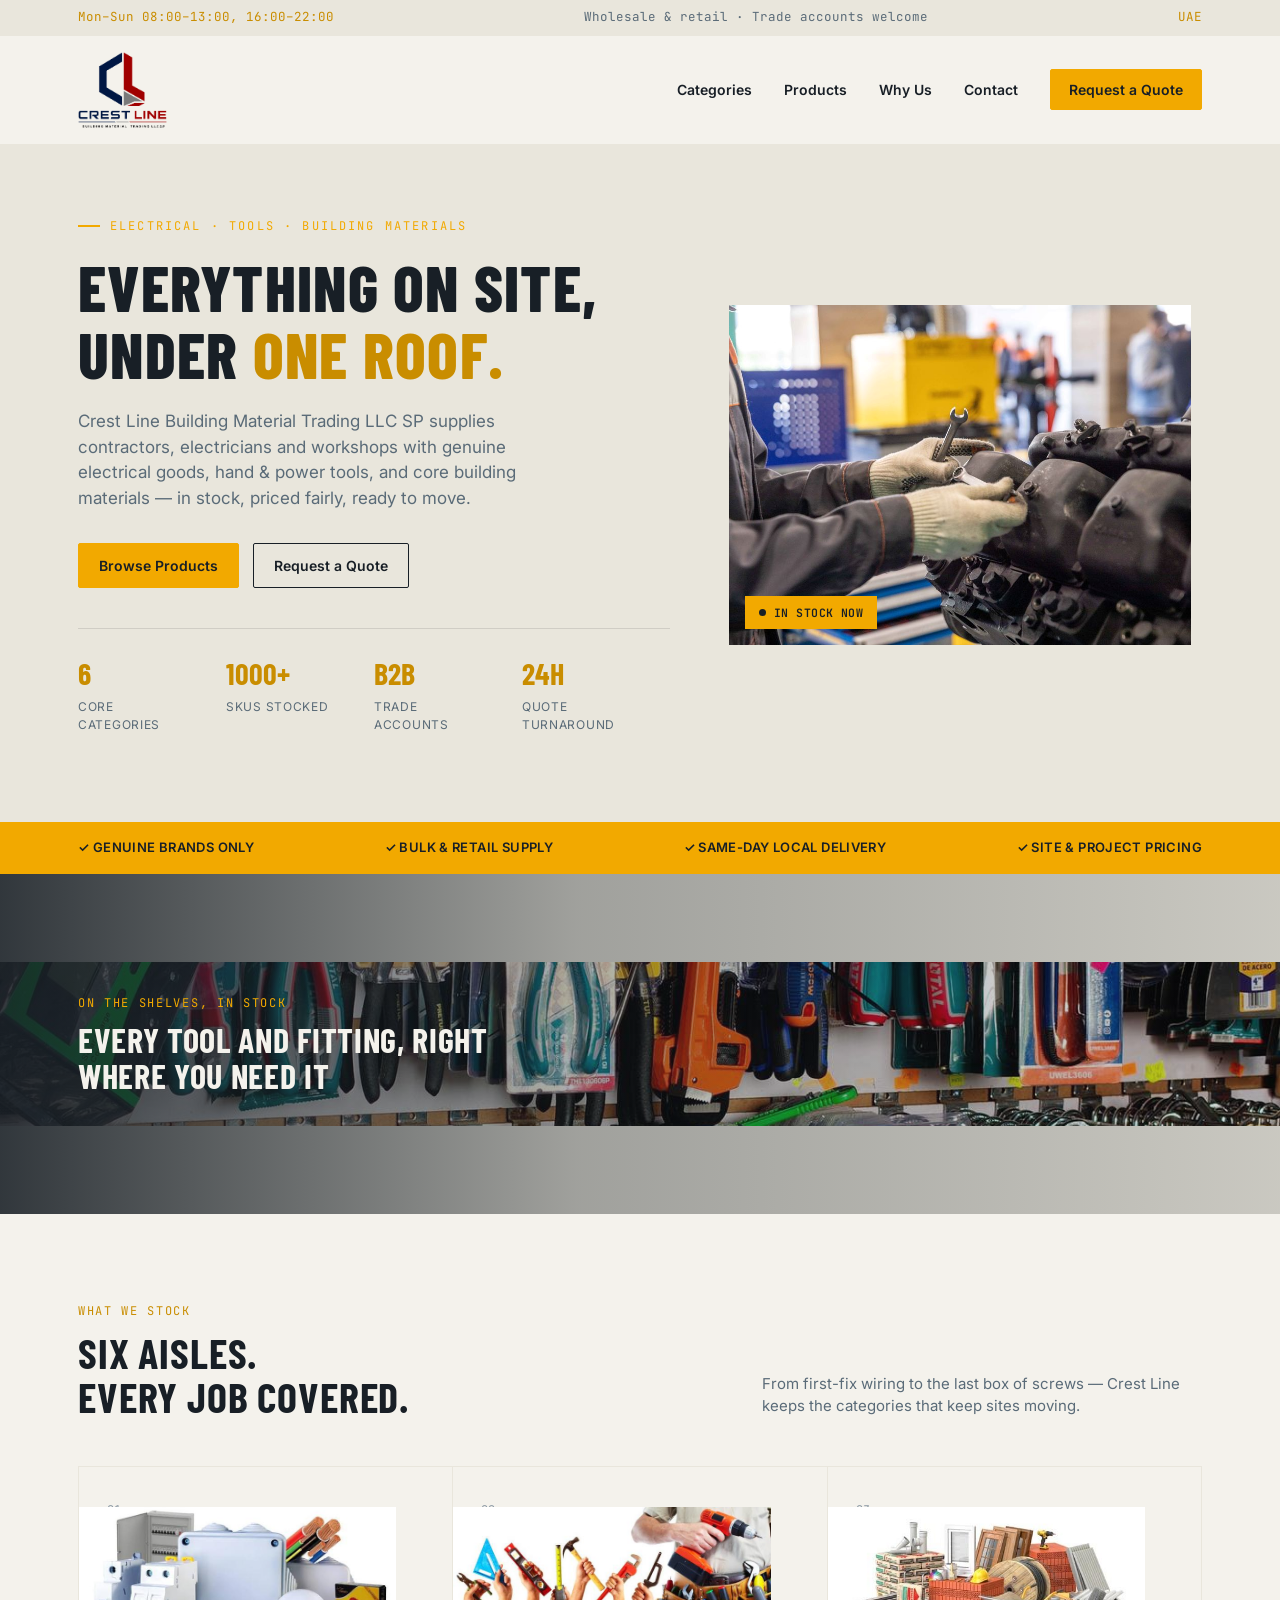
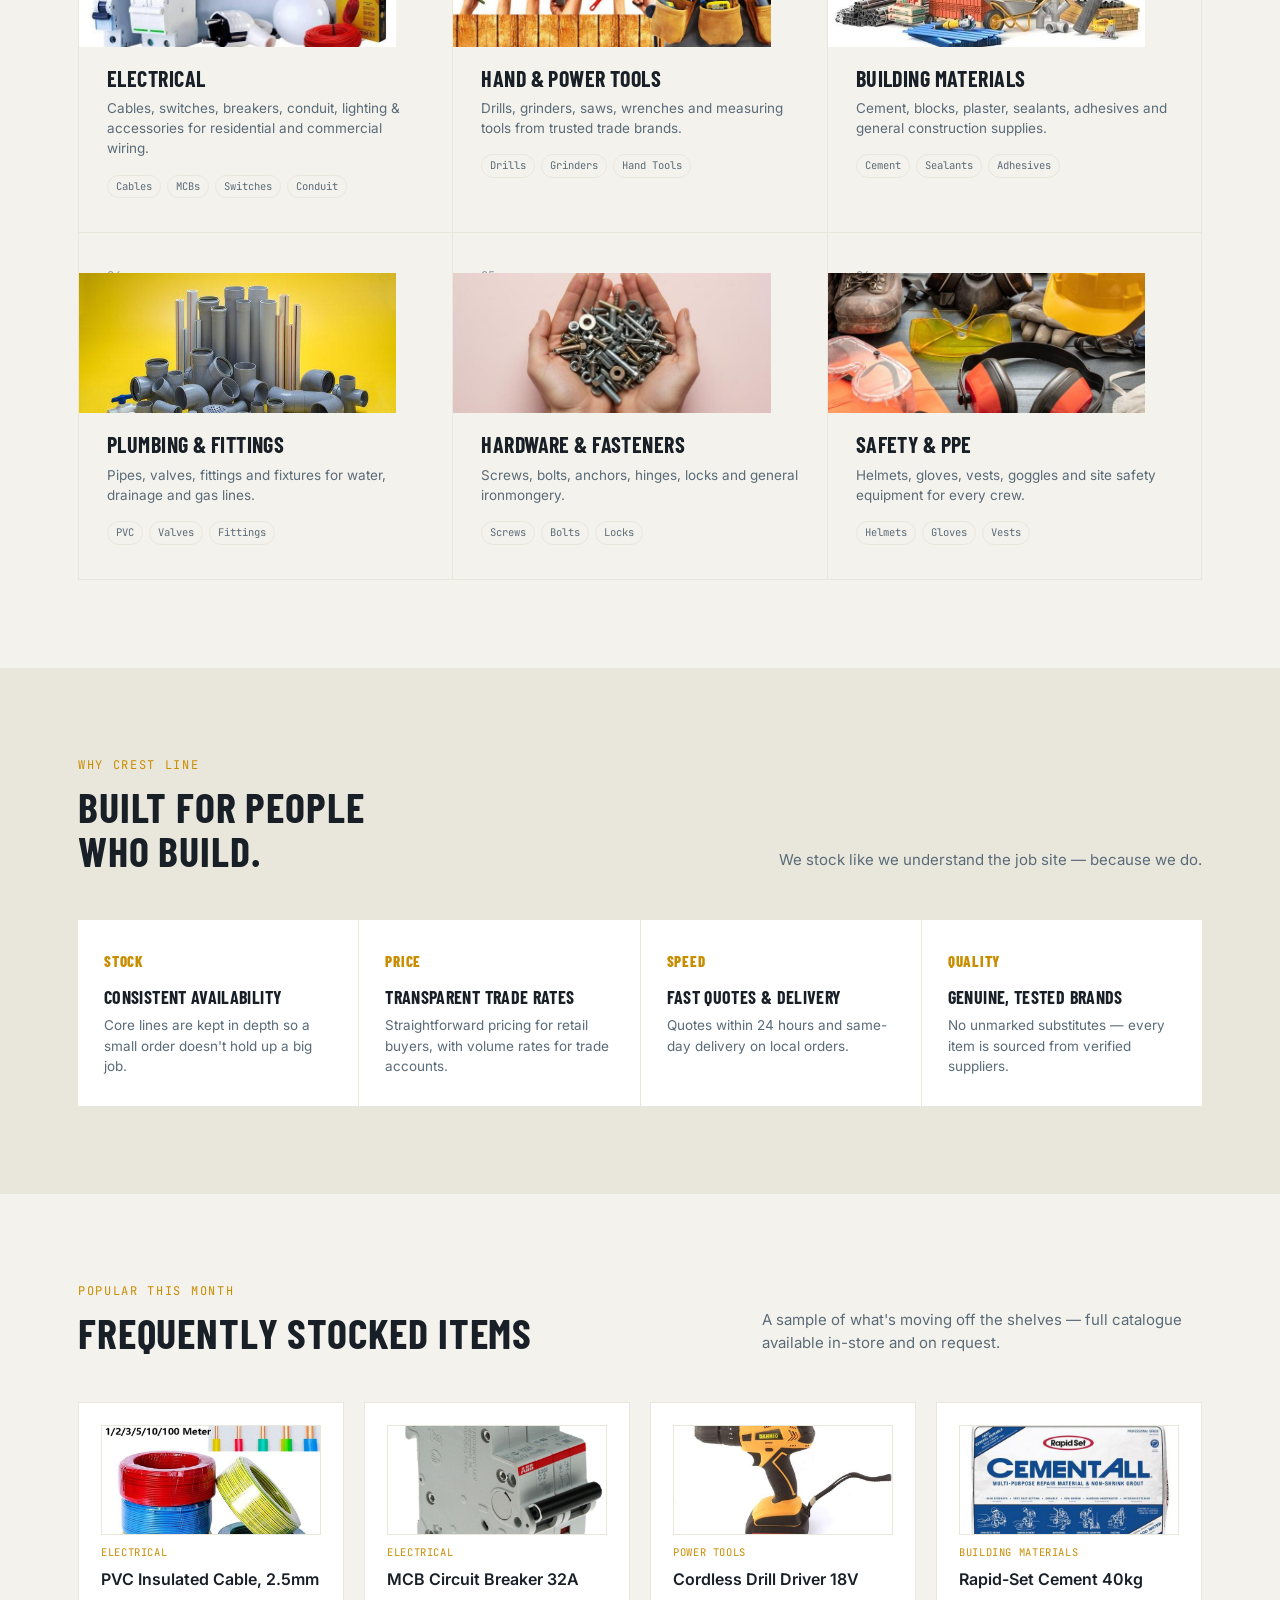
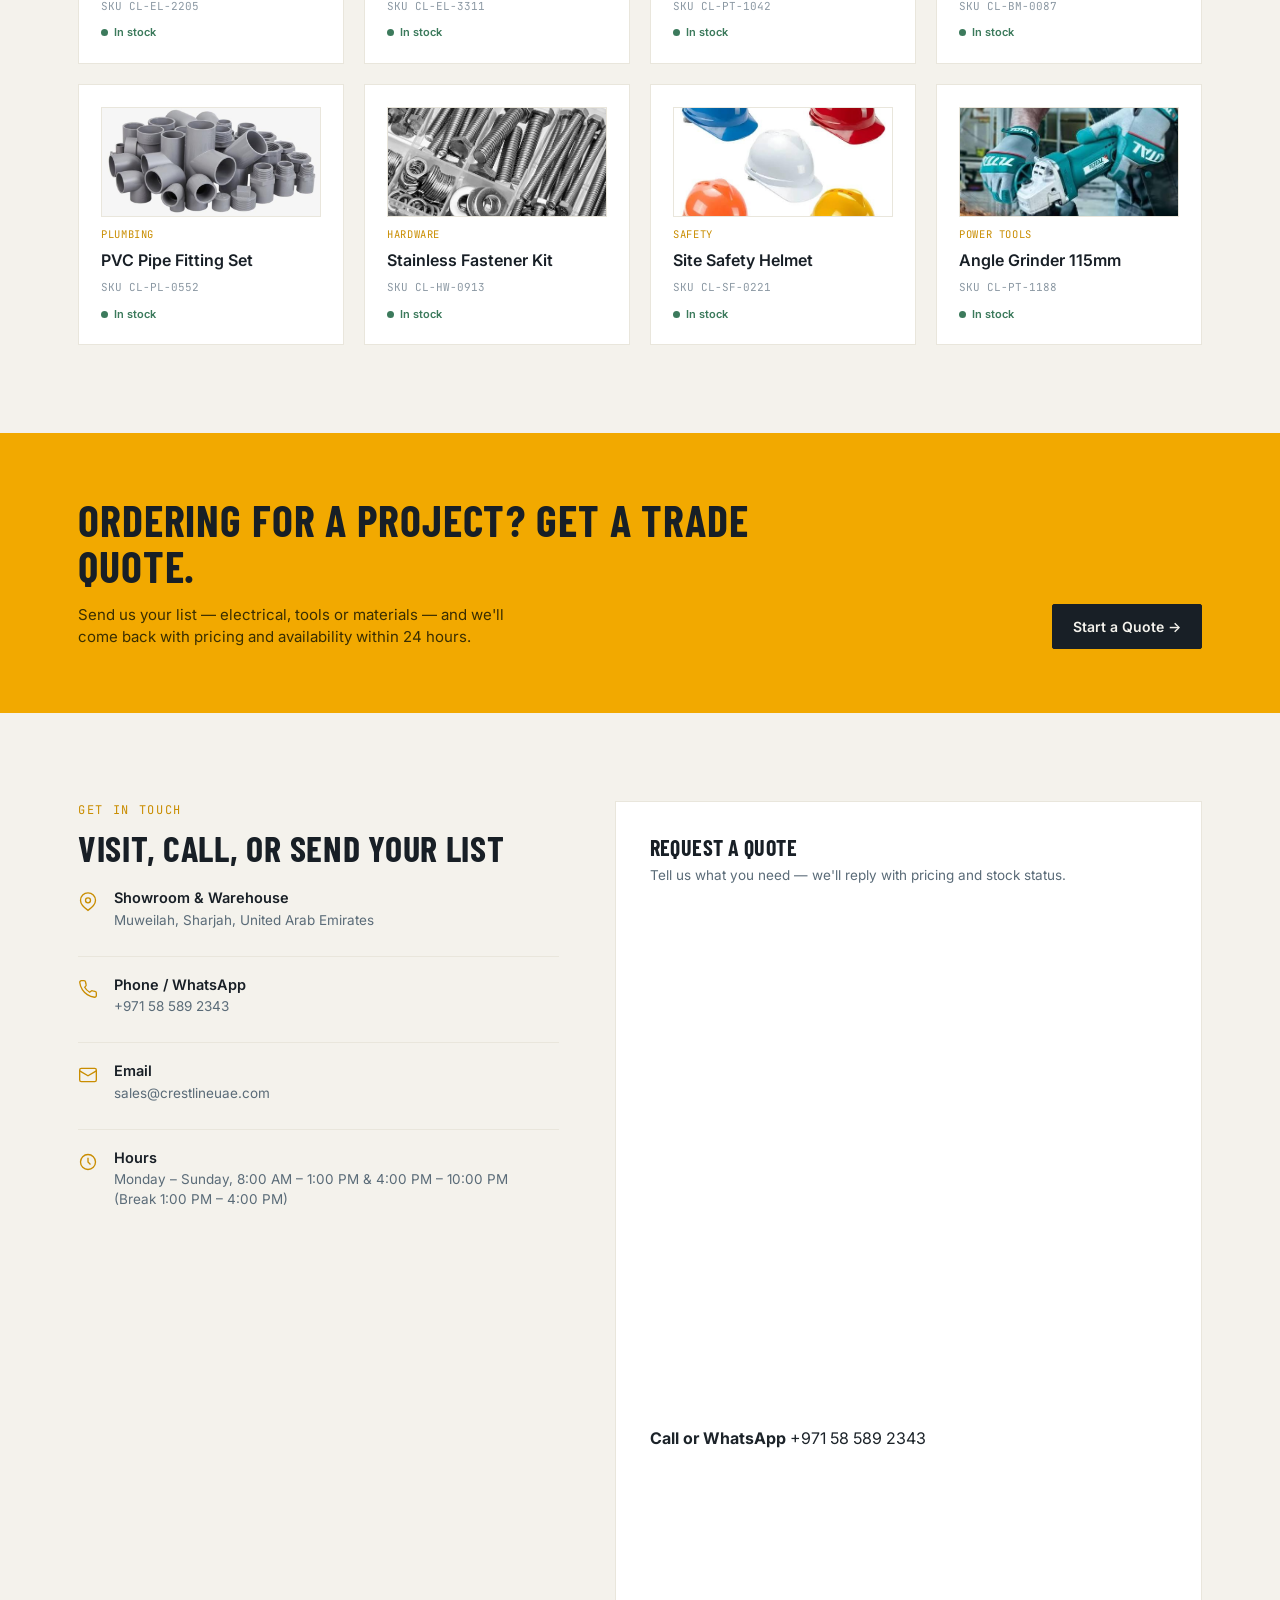
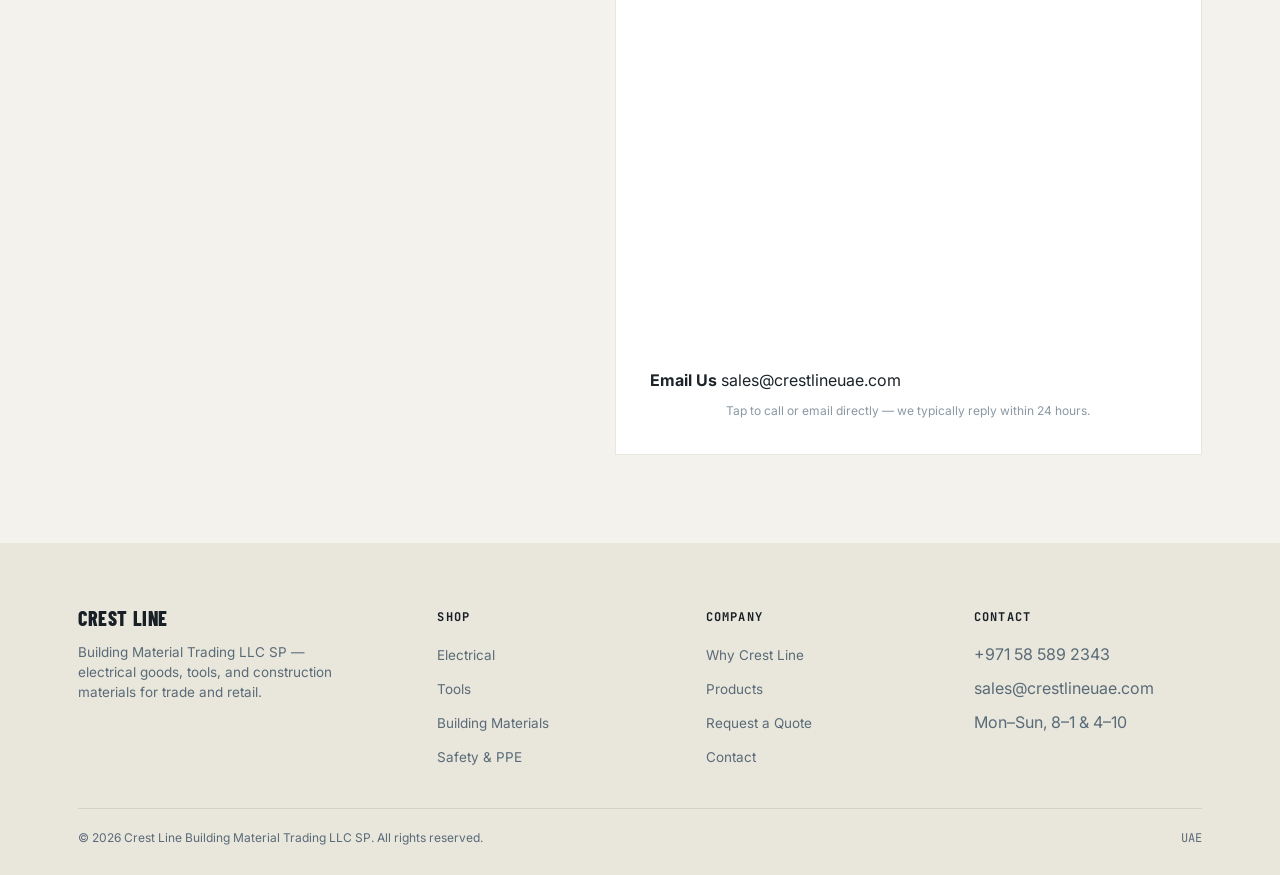
==== commit b70a64c5: "Update index.html" ====
--- a/index.html
+++ b/index.html
@@ -94,7 +94,6 @@
     <div class="cat-grid">
 
       <div class="cat-card cat-card-photo">
-        <img class="cat-photo" src="[data-uri]" alt="Electrical parts and switches" loading="lazy">
         <span class="cat-index">01</span>
         <img class="cat-photo" src="[data-uri]" alt="Electrical parts and switches" loading="lazy">
         <svg viewBox="0 0 24 24" fill="none" stroke-width="1.6"><path d="M13 2L3 14h7l-1 8 10-12h-7l1-8z"/></svg>
@@ -314,10 +313,28 @@
 
     <div class="form-box" id="quote">
       <h3 style="font-size:22px; margin-bottom:6px;">Request a Quote</h3>
-      <p style="font-size:13.5px; color:var(--slate); margin-bottom:20px;">Tell us what you need — we'll reply with pricing and stock status.</p>
-      <div class="gform-wrap">
-        <iframe src="https://form.jotform.com/262140889421458" loading="lazy" title="Request a Quote form">Loading…</iframe>
-      </div>
+      <p style="font-size:13.5px; color:var(--slate); margin-bottom:24px;">Tell us what you need — we'll reply with pricing and stock status.</p>
+      <div class="quote-actions">
+        <a href="tel:+971585892343" class="quote-action-btn">
+          <span class="quote-action-icon">
+            <svg viewBox="0 0 24 24" fill="none" stroke-width="1.6"><path d="M22 16.9v3a2 2 0 01-2.2 2 19.8 19.8 0 01-8.6-3.1 19.5 19.5 0 01-6-6A19.8 19.8 0 012.1 4.2 2 2 0 014.1 2h3a2 2 0 012 1.7c.1.9.3 1.8.6 2.7a2 2 0 01-.4 2.1L8 9.9a16 16 0 006 6l1.5-1.3a2 2 0 012.1-.4c.9.3 1.8.5 2.7.6a2 2 0 011.7 2.1z"/></svg>
+          </span>
+          <span class="quote-action-text">
+            <strong>Call or WhatsApp</strong>
+            <span>+971 58 589 2343</span>
+          </span>
+        </a>
+        <a href="mailto:sales@crestlineuae.com?subject=Quote%20Request" class="quote-action-btn quote-action-btn-outline">
+          <span class="quote-action-icon">
+            <svg viewBox="0 0 24 24" fill="none" stroke-width="1.6"><rect x="2" y="4" width="20" height="16" rx="2"/><path d="M2 7l10 6 10-6"/></svg>
+          </span>
+          <span class="quote-action-text">
+            <strong>Email Us</strong>
+            <span>sales@crestlineuae.com</span>
+          </span>
+        </a>
+      </div>
+      <p class="form-note">Tap to call or email directly — we typically reply within 24 hours.</p>
     </div>
   </div>
 </section>
--- a/styles.css
+++ b/styles.css
@@ -41,16 +41,17 @@
 
   /* ---------- Top bar ---------- */
   .topbar{
-    background:var(--charcoal);
-    color:var(--slate-light);
+    background:var(--concrete-2);
+    color:var(--slate);
     font-size:12.5px;
     font-family:'JetBrains Mono',monospace;
+    border-bottom:1px solid var(--concrete-2);
   }
   .topbar .wrap{
     display:flex; justify-content:space-between; align-items:center;
     padding-top:8px; padding-bottom:8px; flex-wrap:wrap; gap:6px;
   }
-  .topbar span{color:var(--amber);}
+  .topbar span{color:var(--amber-dim);}
 
   /* ---------- Header ---------- */
   header{
@@ -68,7 +69,7 @@
     width:38px;height:38px;flex-shrink:0;
   }
   .logo-img{
-    height:52px; width:auto; display:block;
+    height:76px; width:auto; display:block;
   }
   .logo-text{display:flex; flex-direction:column; line-height:1;}
   .logo-text .name{
@@ -109,8 +110,8 @@
 
   /* ---------- Hero ---------- */
   .hero{
-    background:var(--charcoal);
-    color:var(--concrete);
+    background:var(--concrete-2);
+    color:var(--charcoal);
     position:relative;
     overflow:hidden;
     padding-top:72px;
@@ -127,32 +128,32 @@
   .eyebrow::before{content:'';width:22px;height:2px;background:var(--amber);}
   .hero h1{
     font-size:clamp(38px,5.2vw,64px);
-    color:var(--concrete);
+    color:var(--charcoal);
     font-weight:800;
     margin-bottom:22px;
   }
-  .hero h1 em{font-style:normal; color:var(--amber);}
+  .hero h1 em{font-style:normal; color:var(--amber-dim);}
   .hero p.lead{
-    font-size:17px; color:var(--slate-light); max-width:480px; margin-bottom:32px;
+    font-size:17px; color:var(--slate); max-width:480px; margin-bottom:32px;
   }
   .hero-ctas{display:flex; gap:14px; flex-wrap:wrap; margin-bottom:40px;}
   .hero-stats{
-    display:flex; gap:0; border-top:1px solid rgba(255,255,255,0.12);
+    display:flex; gap:0; border-top:1px solid rgba(24,31,38,0.12);
     padding-top:22px;
   }
   .hero-stats div{flex:1; padding-right:20px;}
   .hero-stats .num{
-    font-family:'Barlow Condensed',sans-serif; font-weight:700; font-size:30px; color:var(--amber);
+    font-family:'Barlow Condensed',sans-serif; font-weight:700; font-size:30px; color:var(--amber-dim);
   }
   .hero-stats .label{
-    font-size:12px; color:var(--slate-light); text-transform:uppercase; letter-spacing:0.06em; margin-top:2px;
+    font-size:12px; color:var(--slate); text-transform:uppercase; letter-spacing:0.06em; margin-top:2px;
   }
   .hero-art{position:relative; height:100%; min-height:360px; display:flex; align-items:center;}
 
   /* hero photo frame */
   .hero-photo-frame{
     position:relative; width:100%;
-    border:1px solid rgba(255,255,255,0.14);
+    border:1px solid var(--concrete-2);
     padding:10px;
     animation:framein .7s ease forwards;
     opacity:0; transform:translateY(14px);
@@ -187,7 +188,7 @@
 
   /* ---------- Shop photo banner ---------- */
   .shop-photo{
-    position:relative; height:340px; overflow:hidden; background:var(--charcoal);
+    position:relative; height:340px; overflow:hidden; background:var(--concrete-2);
   }
   .shop-photo img{
     width:100%; height:100%; object-fit:cover; object-position:center 35%;
@@ -250,18 +251,18 @@
   }
 
   /* ---------- Why us ---------- */
-  .why{background:var(--charcoal-2); color:var(--concrete);}
-  .why .section-head h2{color:var(--concrete);}
-  .why .section-head p{color:var(--slate-light);}
-  .why .section-head .tag{color:var(--amber);}
-  .why-grid{display:grid; grid-template-columns:repeat(4,1fr); gap:1px; background:rgba(255,255,255,0.08);}
-  .why-card{background:var(--charcoal-2); padding:30px 26px;}
+  .why{background:var(--concrete-2); color:var(--charcoal);}
+  .why .section-head h2{color:var(--charcoal);}
+  .why .section-head p{color:var(--slate);}
+  .why .section-head .tag{color:var(--amber-dim);}
+  .why-grid{display:grid; grid-template-columns:repeat(4,1fr); gap:1px; background:var(--concrete-2);}
+  .why-card{background:#fff; padding:30px 26px;}
   .why-card .num{
-    font-family:'Barlow Condensed',sans-serif; font-weight:800; font-size:15px; color:var(--amber);
+    font-family:'Barlow Condensed',sans-serif; font-weight:800; font-size:15px; color:var(--amber-dim);
     margin-bottom:16px; letter-spacing:0.05em;
   }
-  .why-card h4{color:var(--concrete); font-size:18px; margin-bottom:8px;}
-  .why-card p{font-size:13.5px; color:var(--slate-light);}
+  .why-card h4{color:var(--charcoal); font-size:18px; margin-bottom:8px;}
+  .why-card p{font-size:13.5px; color:var(--slate);}
 
   /* ---------- Products ---------- */
   .prod-grid{display:grid; grid-template-columns:repeat(4,1fr); gap:20px;}
@@ -325,18 +326,18 @@
   .form-note{font-size:12px; color:var(--slate-light); margin-top:10px; text-align:center;}
 
   /* ---------- Footer ---------- */
-  footer{background:var(--charcoal); color:var(--slate-light); padding-top:64px;}
-  .footer-grid{display:grid; grid-template-columns:1.4fr 1fr 1fr 1fr; gap:40px; padding-bottom:40px; border-bottom:1px solid rgba(255,255,255,0.1);}
-  footer h5{font-family:'JetBrains Mono',monospace; font-size:12px; letter-spacing:0.1em; color:var(--concrete); text-transform:uppercase; margin-bottom:16px;}
+  footer{background:var(--concrete-2); color:var(--slate); padding-top:64px; border-top:1px solid var(--concrete-2);}
+  .footer-grid{display:grid; grid-template-columns:1.4fr 1fr 1fr 1fr; gap:40px; padding-bottom:40px; border-bottom:1px solid rgba(24,31,38,0.1);}
+  footer h5{font-family:'JetBrains Mono',monospace; font-size:12px; letter-spacing:0.1em; color:var(--charcoal); text-transform:uppercase; margin-bottom:16px;}
   footer ul{list-style:none; display:flex; flex-direction:column; gap:10px;}
-  footer a{font-size:13.5px; color:var(--slate-light); transition:color .15s ease;}
-  footer a:hover{color:var(--amber);}
-  .footer-brand p{font-size:13.5px; max-width:280px; margin-top:14px; color:var(--slate-light);}
+  footer a{font-size:13.5px; color:var(--slate); transition:color .15s ease;}
+  footer a:hover{color:var(--amber-dim);}
+  .footer-brand p{font-size:13.5px; max-width:280px; margin-top:14px; color:var(--slate);}
   .footer-bottom{
-    display:flex; justify-content:space-between; padding:20px 0 28px; font-size:12px; color:var(--slate-light);
+    display:flex; justify-content:space-between; padding:20px 0 28px; font-size:12px; color:var(--slate);
     flex-wrap:wrap; gap:10px;
   }
-  .footer-bottom .mono{color:var(--slate-light);}
+  .footer-bottom .mono{color:var(--slate);}
 
   /* ---------- Responsive ---------- */
   @media(max-width:980px){
@@ -355,7 +356,7 @@
       padding:20px 28px; gap:18px; border-bottom:1px solid var(--concrete-2); transform:translateY(-130%); transition:transform .25s ease; z-index:40;}
     .navlinks.open{transform:translateY(0);}
     .menu-toggle{display:block;}
-    .logo-img{height:42px;}
+    .logo-img{height:58px;}
     .shop-photo{height:220px;}
     .hero-photo-frame img{height:240px;}
     .gform-wrap iframe{height:1050px;}
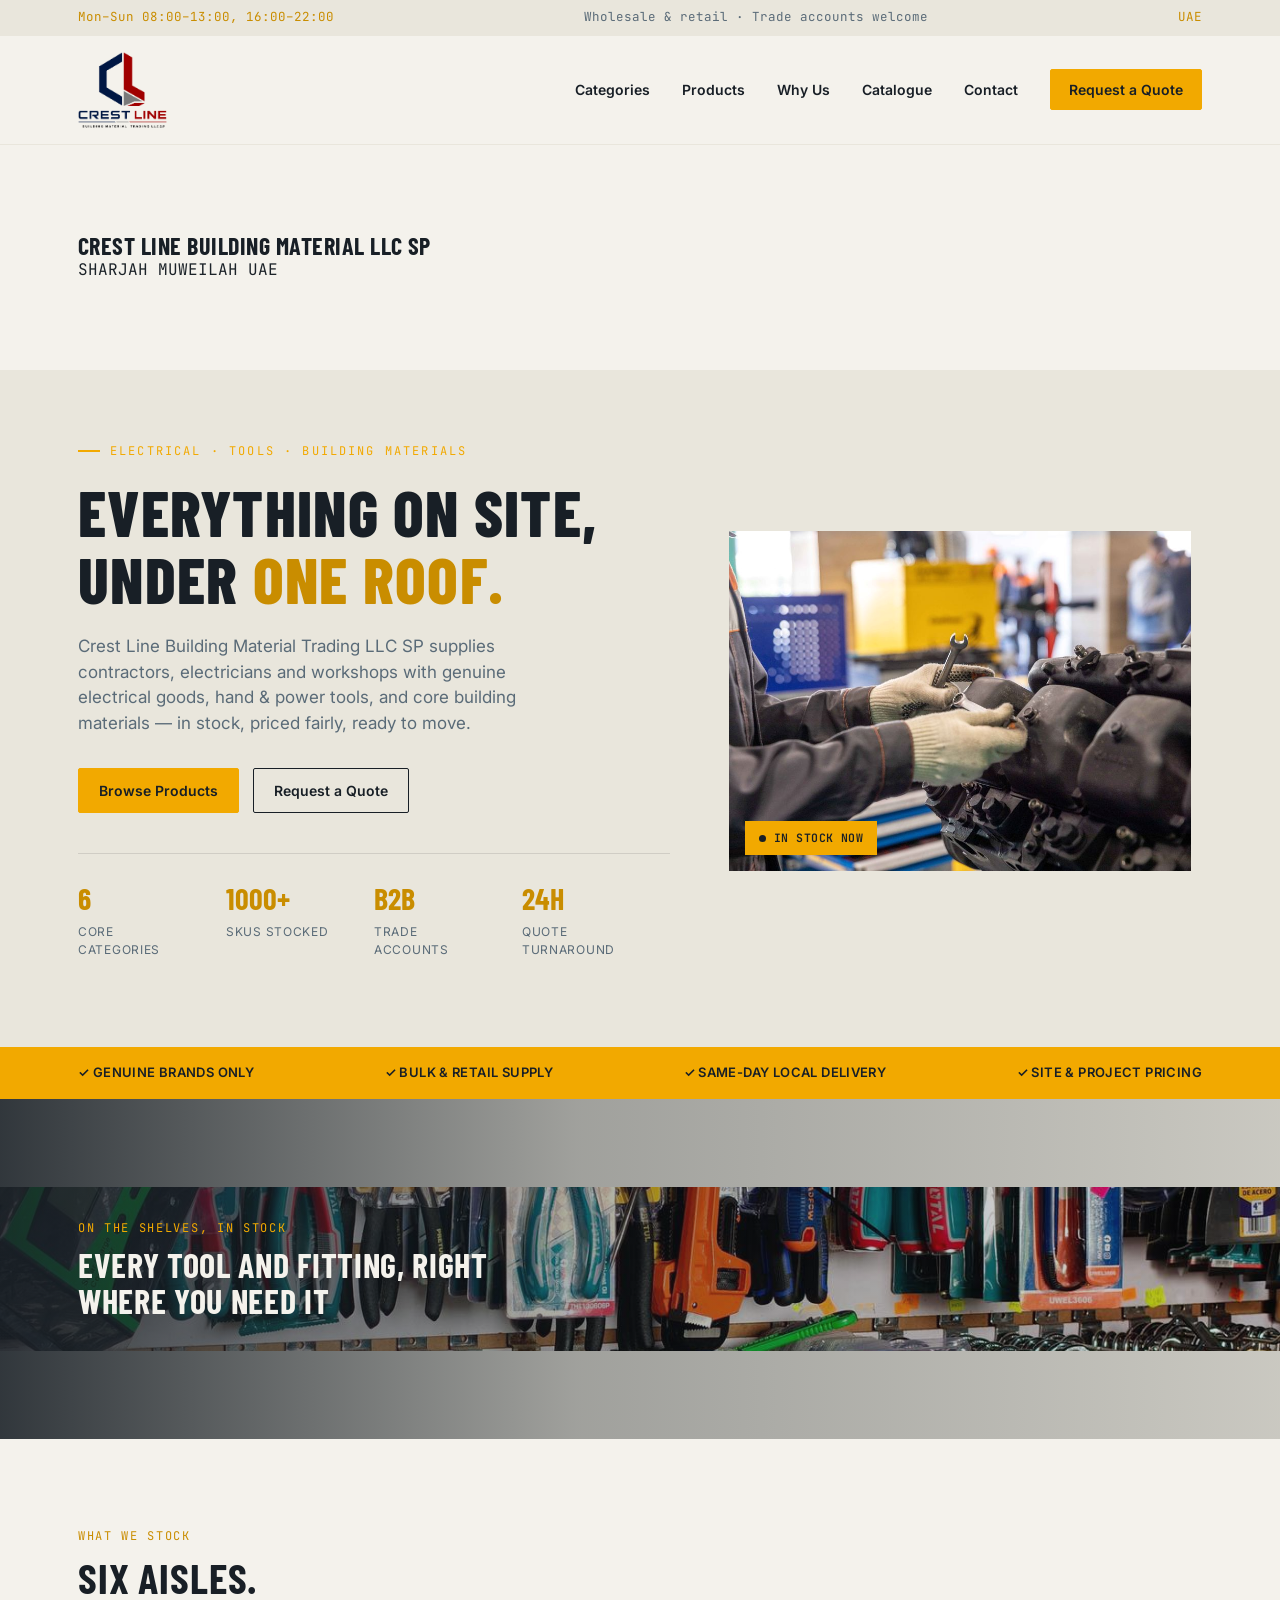
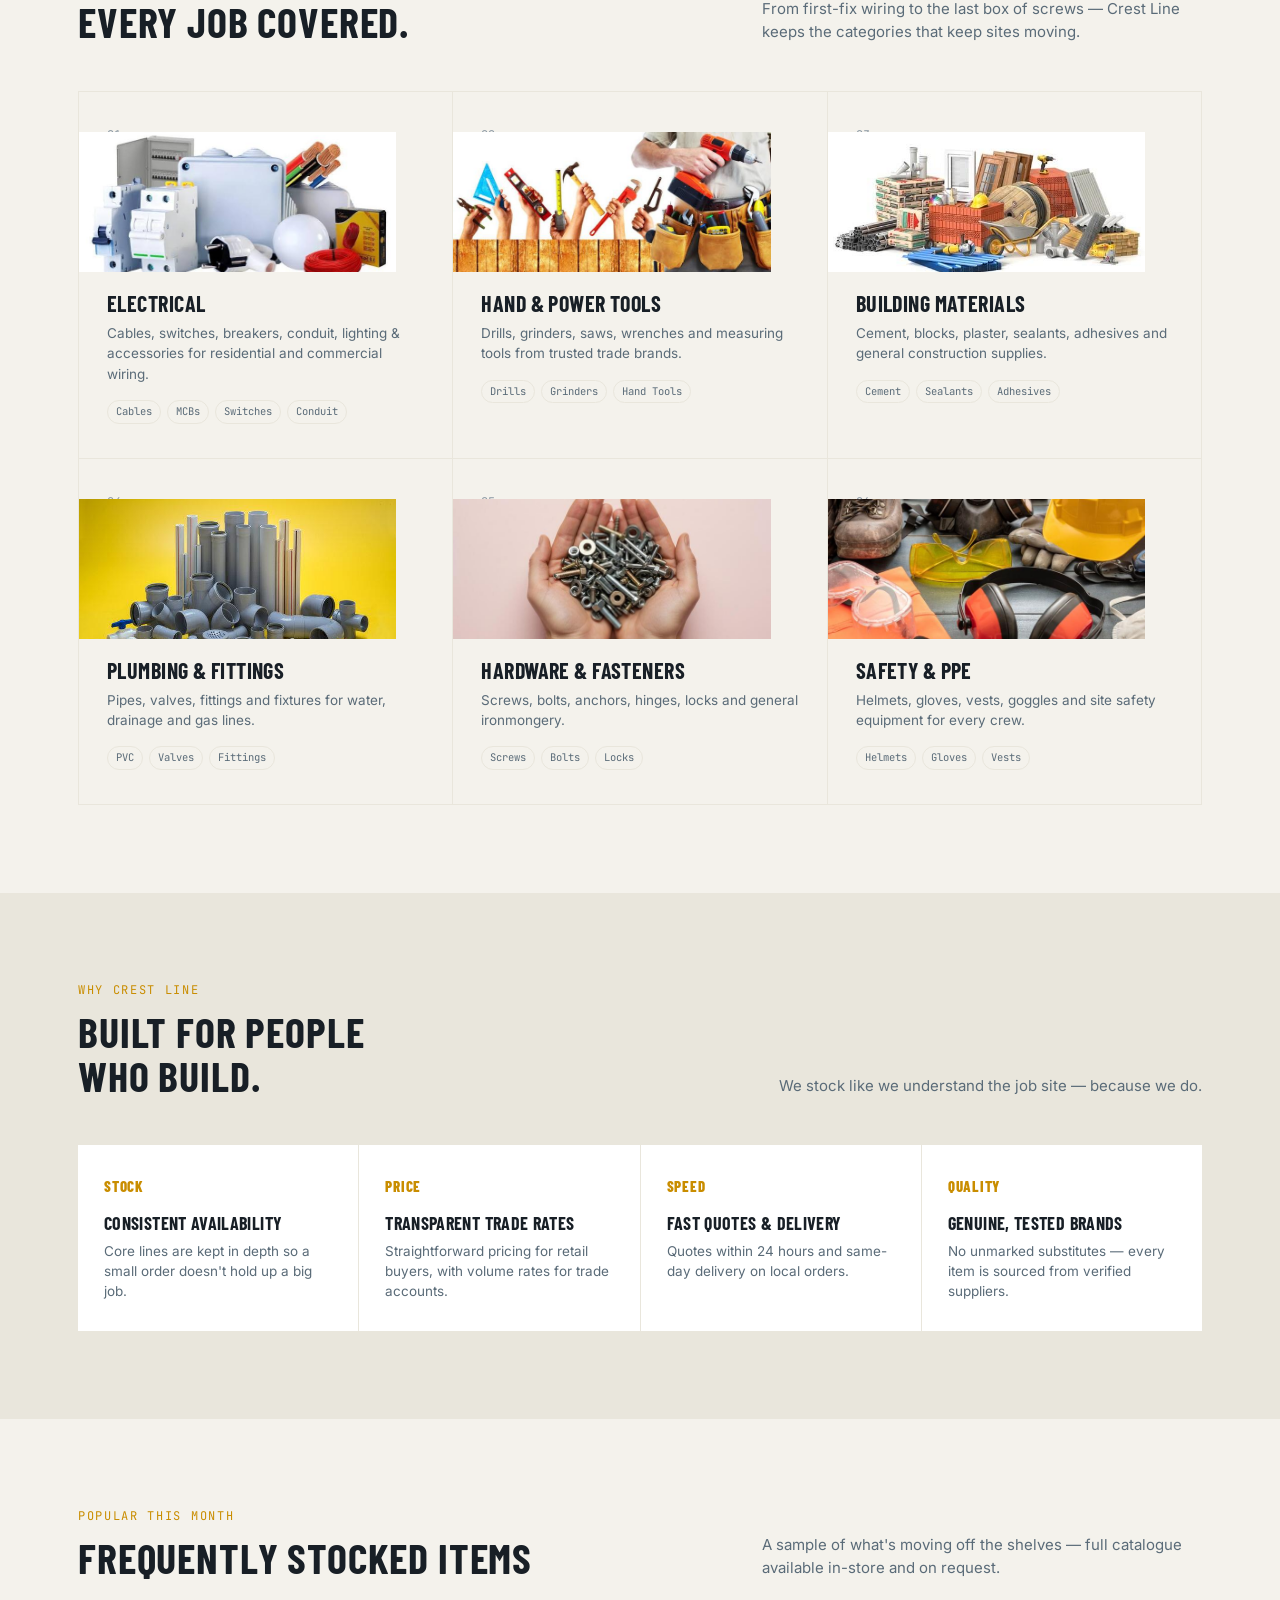
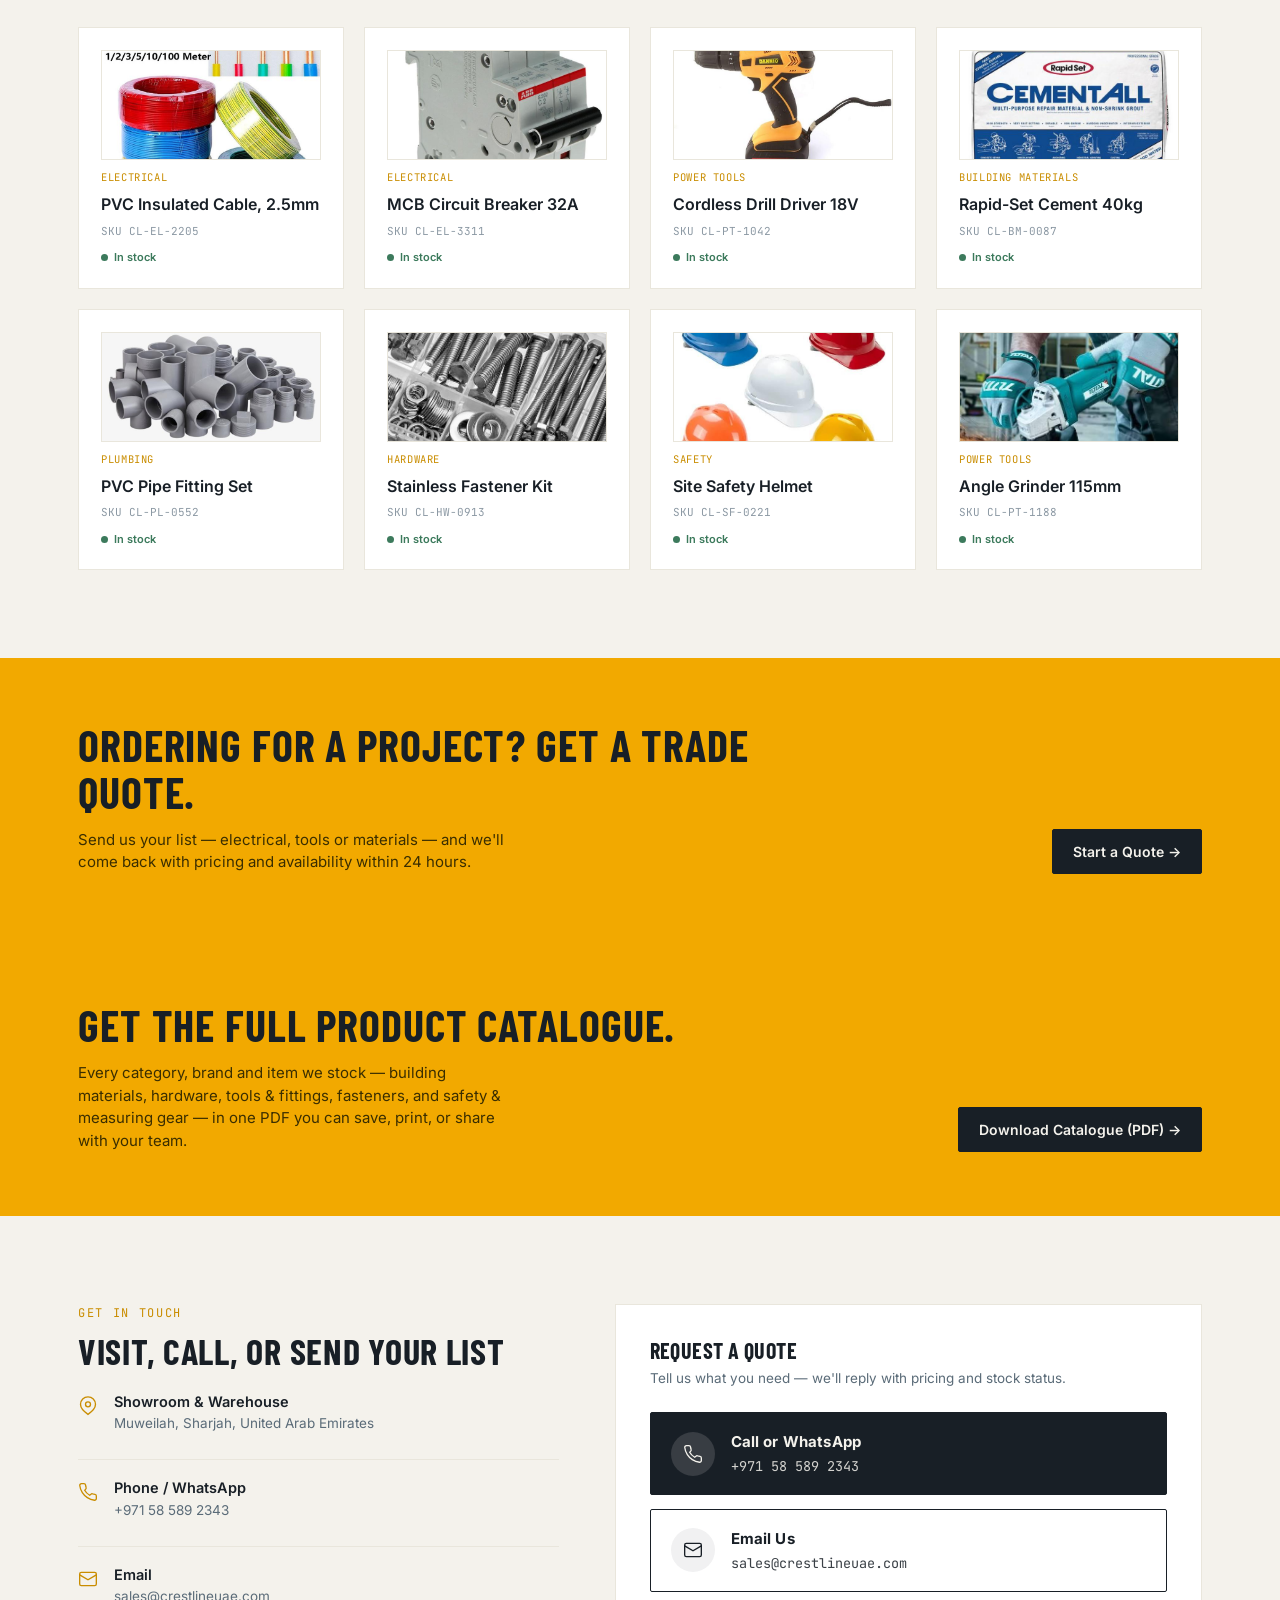
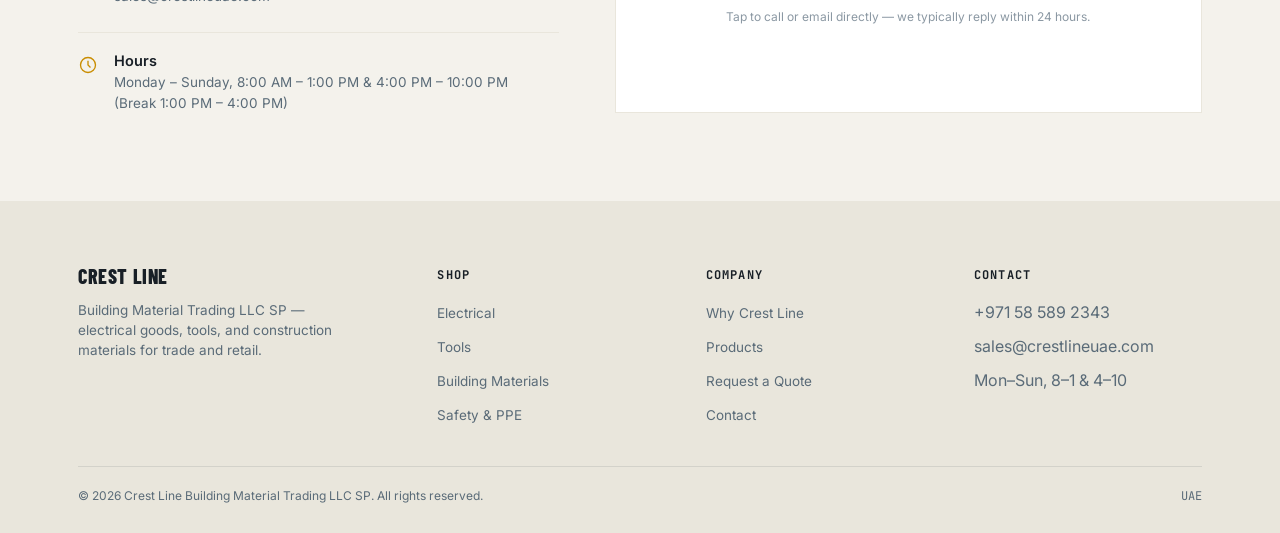
==== commit d596e449: "Update index.html" ====
--- a/index.html
+++ b/index.html
@@ -27,6 +27,7 @@
       <a href="#categories">Categories</a>
       <a href="#products">Products</a>
       <a href="#why">Why Us</a>
+      <a href="#catalogue">Catalogue</a>
       <a href="#contact">Contact</a>
       <a href="#quote" class="btn btn-amber" style="padding:9px 18px;">Request a Quote</a>
     </div>
@@ -35,6 +36,19 @@
     </button>
   </nav>
 </header>
+
+<section class="brand-intro">
+  <img src="brand-bg.jpg" alt="" class="brand-intro-bg" aria-hidden="true">
+  <div class="brand-intro-overlay"></div>
+  <span class="hazard-tape top" aria-hidden="true"></span>
+  <span class="hazard-tape bottom" aria-hidden="true"></span>
+  <div class="wrap brand-intro-inner">
+    <h1 class="brand-name" aria-label="Crest Line Building Material LLC SP">
+      <span class="c-blue">C</span><span class="c-blue">R</span><span class="c-blue">E</span><span class="c-blue">S</span><span class="c-blue">T</span><span class="c-blue">&nbsp;</span><span class="c-red">L</span><span class="c-red">I</span><span class="c-red">N</span><span class="c-red">E</span><span class="c-blue">&nbsp;</span><span class="c-blue">B</span><span class="c-blue">U</span><span class="c-blue">I</span><span class="c-blue">L</span><span class="c-blue">D</span><span class="c-blue">I</span><span class="c-blue">N</span><span class="c-blue">G</span><span class="c-blue">&nbsp;</span><span class="c-blue">M</span><span class="c-blue">A</span><span class="c-blue">T</span><span class="c-blue">E</span><span class="c-blue">R</span><span class="c-blue">I</span><span class="c-blue">A</span><span class="c-blue">L</span><span class="c-blue">&nbsp;</span><span class="c-blue">L</span><span class="c-blue">L</span><span class="c-blue">C</span><span class="c-blue">&nbsp;</span><span class="c-blue">S</span><span class="c-blue">P</span>
+    </h1>
+    <p class="brand-sub mono">SHARJAH MUWEILAH UAE</p>
+  </div>
+</section>
 
 <section class="hero" id="top">
   <div class="wrap hero-grid">
@@ -271,6 +285,16 @@
       <p>Send us your list — electrical, tools or materials — and we'll come back with pricing and availability within 24 hours.</p>
     </div>
     <a href="#quote" class="btn" style="background:var(--charcoal); color:var(--concrete); border-color:var(--charcoal);">Start a Quote →</a>
+  </div>
+</div>
+
+<div class="cta-band" id="catalogue">
+  <div class="wrap">
+    <div>
+      <h2>Get the full product catalogue.</h2>
+      <p>Every category, brand and item we stock — building materials, hardware, tools &amp; fittings, fasteners, and safety &amp; measuring gear — in one PDF you can save, print, or share with your team.</p>
+    </div>
+    <a href="crest-line-catalogue.pdf" download class="btn" style="background:var(--charcoal); color:var(--concrete); border-color:var(--charcoal);">Download Catalogue (PDF) →</a>
   </div>
 </div>
 
--- a/styles.css
+++ b/styles.css
@@ -308,22 +308,26 @@
   .placeholder-note{font-size:11.5px; color:var(--amber-dim); font-family:'JetBrains Mono',monospace;}
 
   .form-box{background:#fff; border:1px solid var(--concrete-2); padding:34px;}
-  .gform-wrap{width:100%;}
-  .gform-wrap iframe{
-    width:100%; height:880px; border:none; display:block;
-  }
-  .form-row{display:grid; grid-template-columns:1fr 1fr; gap:16px; margin-bottom:16px;}
-  .field{display:flex; flex-direction:column; gap:6px;}
-  .field.full{grid-column:1 / -1;}
-  label{font-size:12px; font-weight:600; color:var(--slate); text-transform:uppercase; letter-spacing:0.04em;}
-  input,textarea,select{
-    border:1px solid var(--concrete-2); background:var(--concrete); padding:11px 12px; font-family:'Inter',sans-serif;
-    font-size:14px; color:var(--text-dark); border-radius:var(--radius);
-  }
-  input:focus,textarea:focus,select:focus{outline:2px solid var(--amber); border-color:var(--amber);}
-  textarea{resize:vertical; min-height:90px;}
-  .form-box .btn{width:100%; justify-content:center; margin-top:6px;}
-  .form-note{font-size:12px; color:var(--slate-light); margin-top:10px; text-align:center;}
+  .quote-actions{display:flex; flex-direction:column; gap:14px;}
+  .quote-action-btn{
+    display:flex; align-items:center; gap:16px;
+    background:var(--charcoal); color:var(--concrete);
+    padding:18px 20px; border:1px solid var(--charcoal); border-radius:var(--radius);
+    transition:background .18s ease, color .18s ease, transform .12s ease;
+  }
+  .quote-action-btn:hover{background:var(--amber); border-color:var(--amber); color:var(--charcoal); transform:translateY(-1px);}
+  .quote-action-btn-outline{background:transparent; color:var(--charcoal); border:1px solid var(--charcoal);}
+  .quote-action-btn-outline:hover{background:var(--charcoal); color:var(--concrete);}
+  .quote-action-icon{
+    width:44px; height:44px; flex-shrink:0; display:flex; align-items:center; justify-content:center;
+    background:rgba(244,242,236,0.14); border-radius:50%;
+  }
+  .quote-action-btn-outline .quote-action-icon{background:rgba(24,31,38,0.06);}
+  .quote-action-icon svg{width:20px; height:20px; stroke:currentColor;}
+  .quote-action-text{display:flex; flex-direction:column; gap:2px; text-align:left;}
+  .quote-action-text strong{font-size:15px; font-weight:700; letter-spacing:0.01em;}
+  .quote-action-text span{font-size:13.5px; font-family:'JetBrains Mono',monospace; opacity:0.85;}
+  .form-note{font-size:12px; color:var(--slate-light); margin-top:16px; text-align:center;}
 
   /* ---------- Footer ---------- */
   footer{background:var(--concrete-2); color:var(--slate); padding-top:64px; border-top:1px solid var(--concrete-2);}
@@ -359,8 +363,8 @@
     .logo-img{height:58px;}
     .shop-photo{height:220px;}
     .hero-photo-frame img{height:240px;}
-    .gform-wrap iframe{height:1050px;}
     .form-box{padding:20px;}
+    .quote-action-btn{padding:16px;}
     .nav-cta{display:none;}
     .cat-grid{grid-template-columns:1fr;}
     .why-grid{grid-template-columns:1fr;}
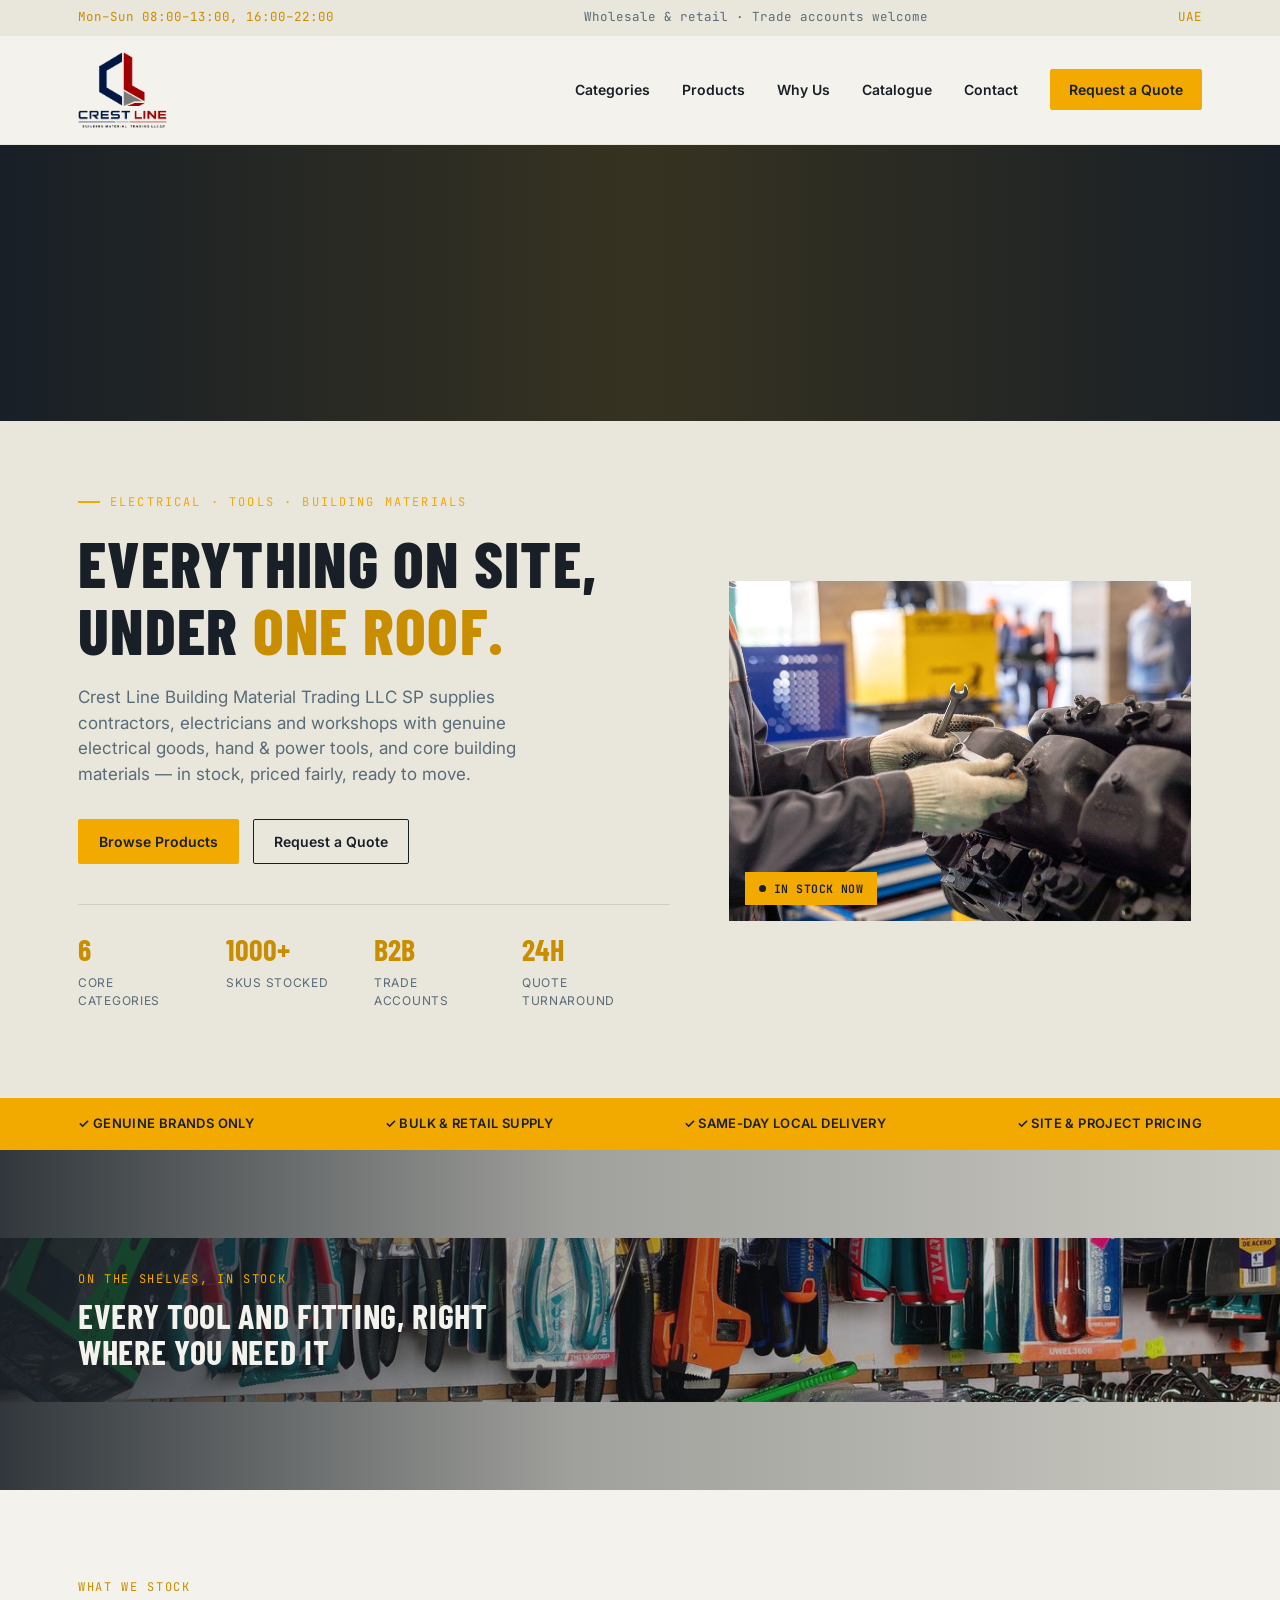
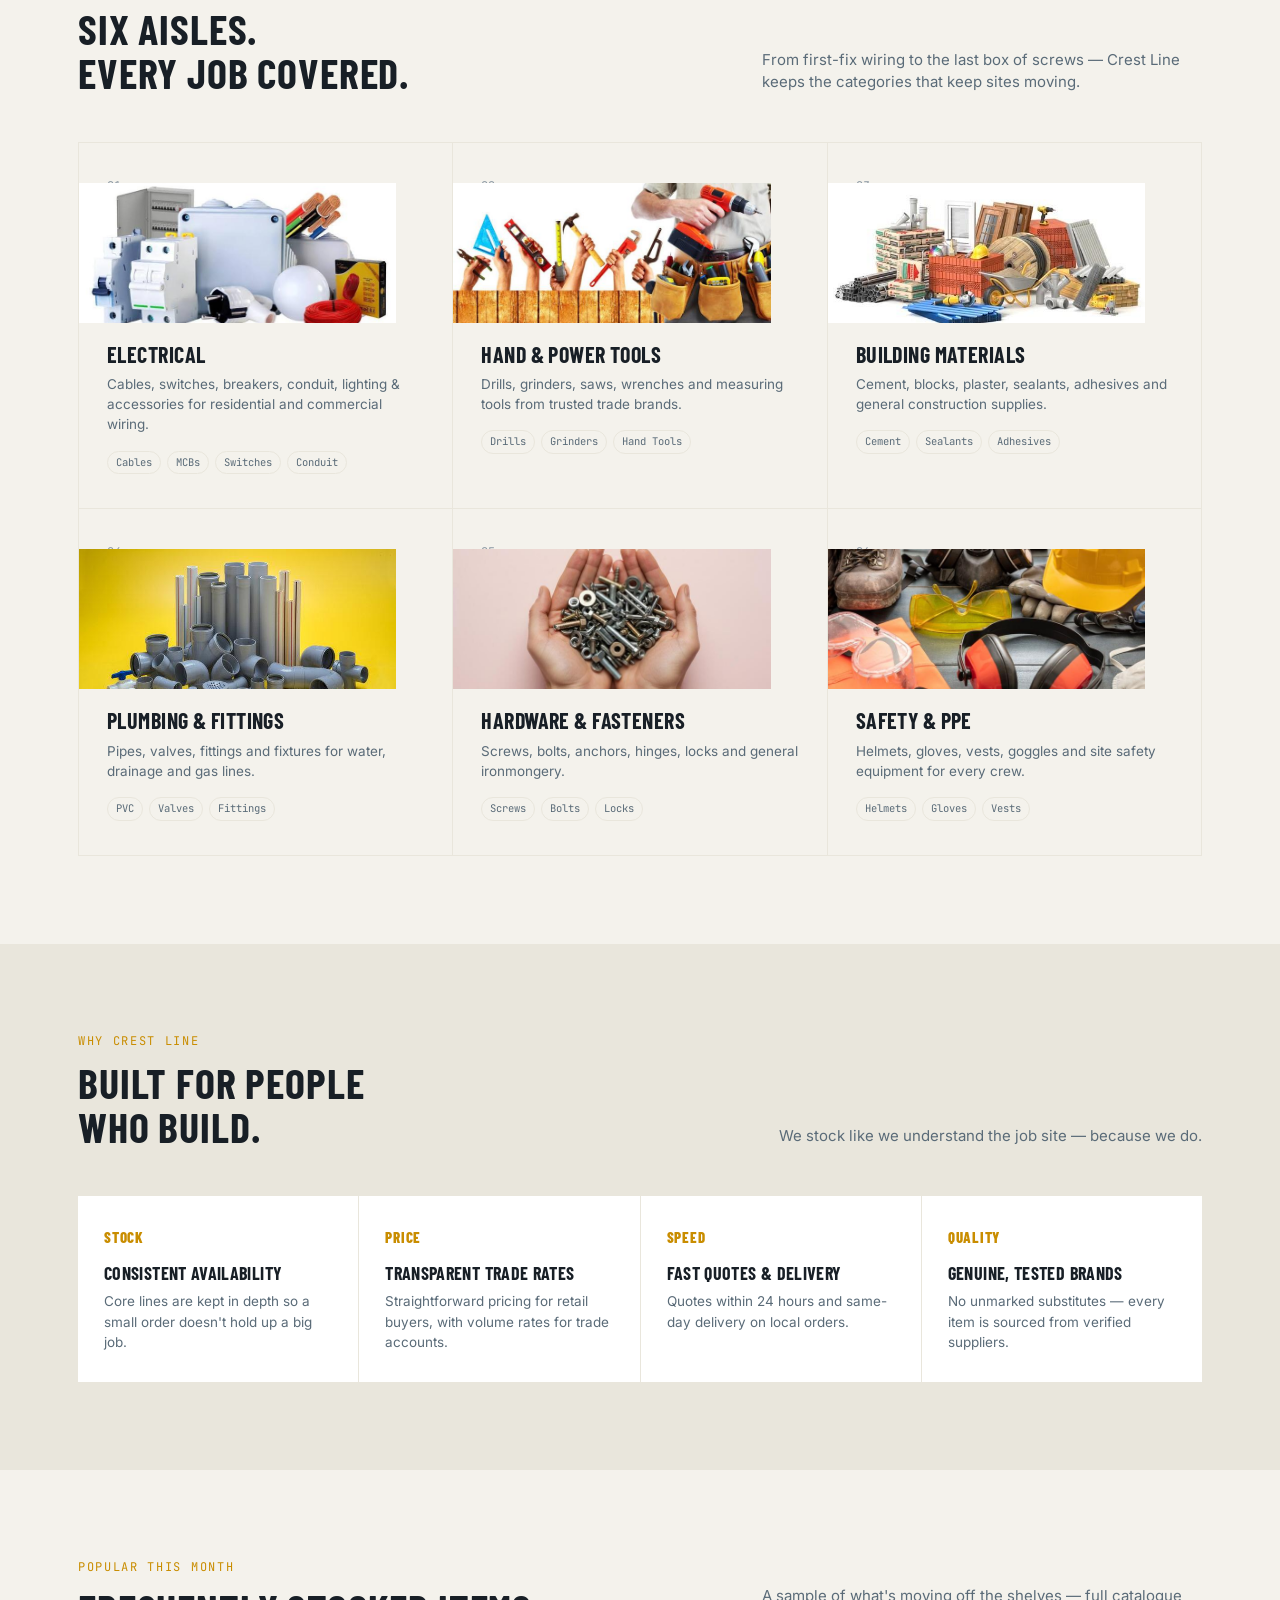
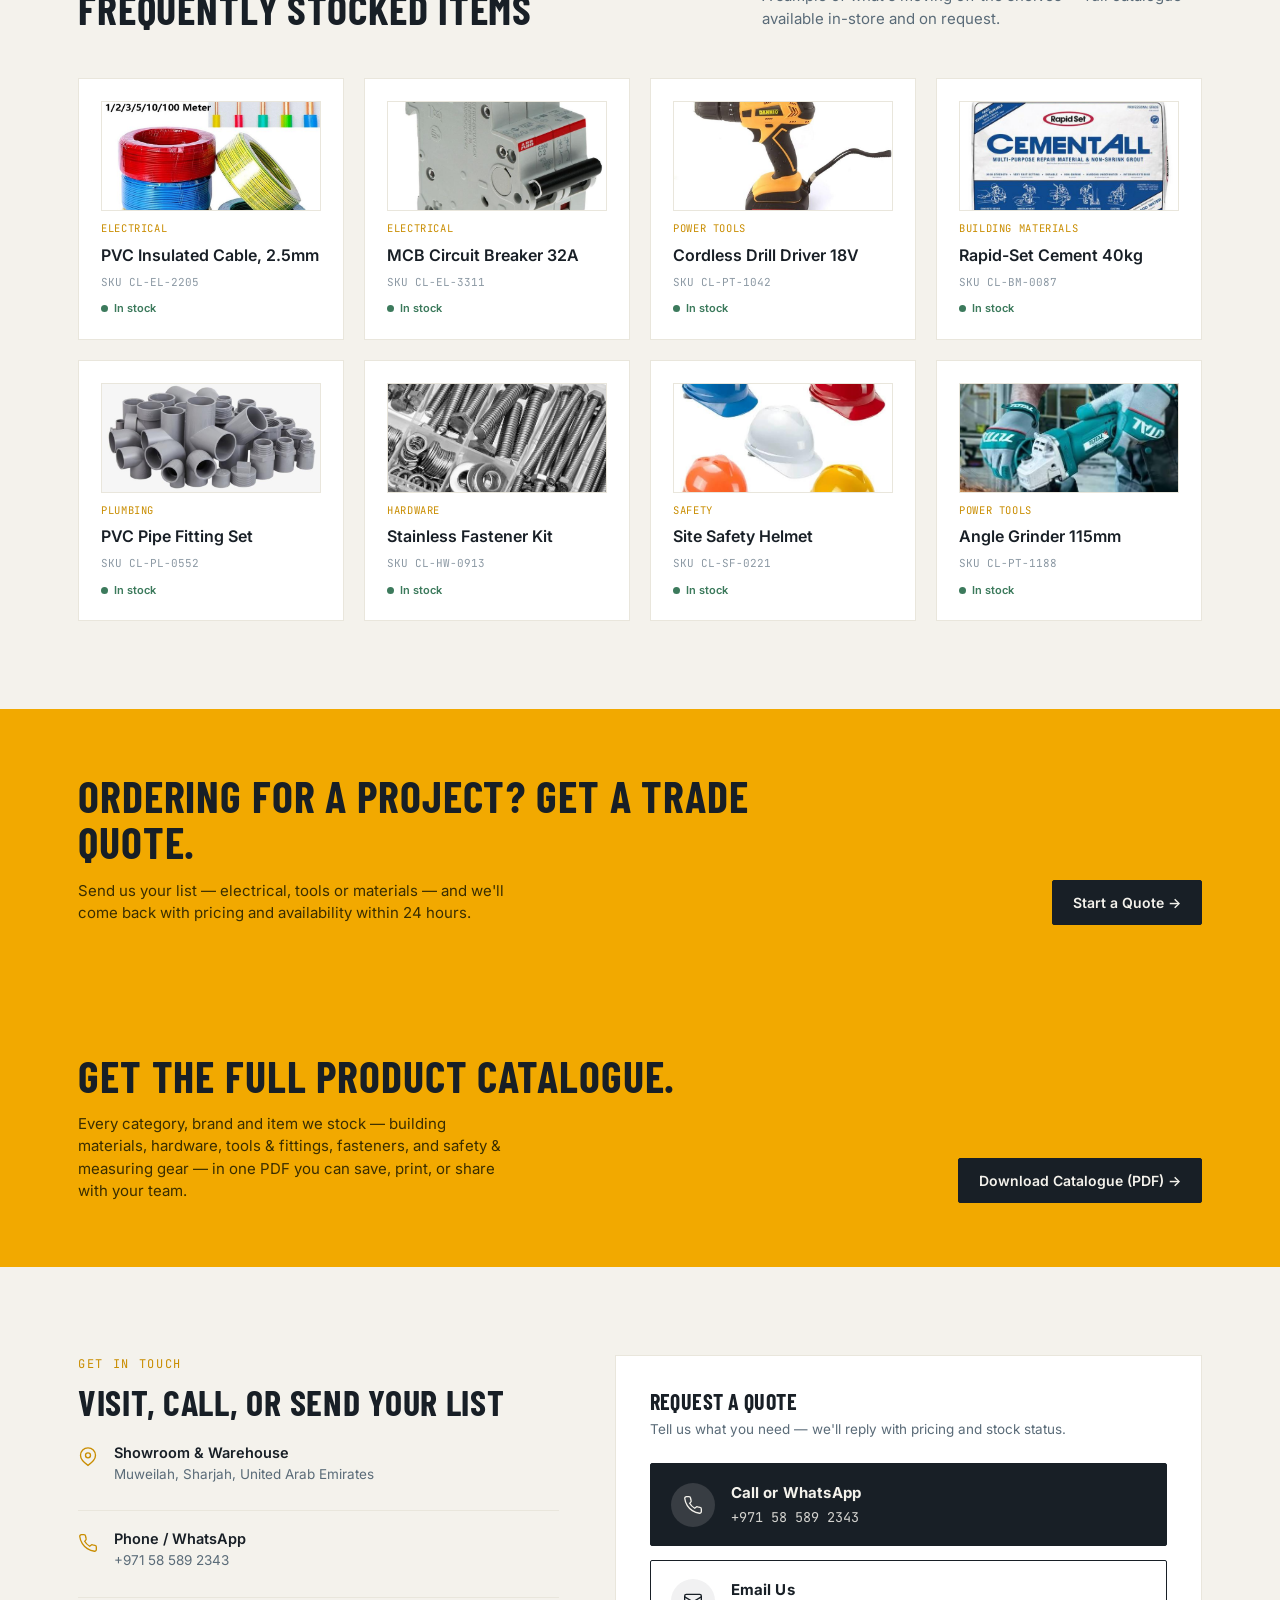
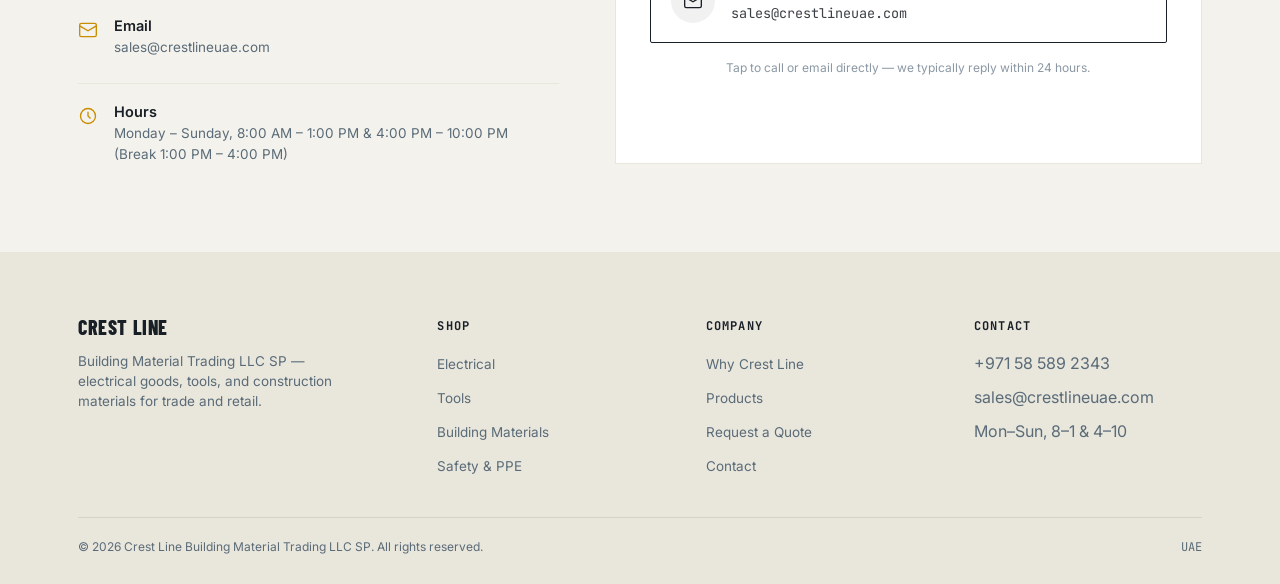
==== commit 63c635b3: "Update index.html" ====
--- a/index.html
+++ b/index.html
@@ -38,16 +38,9 @@
 </header>
 
 <section class="brand-intro">
-  <img src="brand-bg.jpg" alt="" class="brand-intro-bg" aria-hidden="true">
-  <div class="brand-intro-overlay"></div>
-  <span class="hazard-tape top" aria-hidden="true"></span>
-  <span class="hazard-tape bottom" aria-hidden="true"></span>
-  <div class="wrap brand-intro-inner">
-    <h1 class="brand-name" aria-label="Crest Line Building Material LLC SP">
-      <span class="c-blue">C</span><span class="c-blue">R</span><span class="c-blue">E</span><span class="c-blue">S</span><span class="c-blue">T</span><span class="c-blue">&nbsp;</span><span class="c-red">L</span><span class="c-red">I</span><span class="c-red">N</span><span class="c-red">E</span><span class="c-blue">&nbsp;</span><span class="c-blue">B</span><span class="c-blue">U</span><span class="c-blue">I</span><span class="c-blue">L</span><span class="c-blue">D</span><span class="c-blue">I</span><span class="c-blue">N</span><span class="c-blue">G</span><span class="c-blue">&nbsp;</span><span class="c-blue">M</span><span class="c-blue">A</span><span class="c-blue">T</span><span class="c-blue">E</span><span class="c-blue">R</span><span class="c-blue">I</span><span class="c-blue">A</span><span class="c-blue">L</span><span class="c-blue">&nbsp;</span><span class="c-blue">L</span><span class="c-blue">L</span><span class="c-blue">C</span><span class="c-blue">&nbsp;</span><span class="c-blue">S</span><span class="c-blue">P</span>
-    </h1>
-    <p class="brand-sub mono">SHARJAH MUWEILAH UAE</p>
-  </div>
+  <video class="brand-intro-video" autoplay muted loop playsinline aria-hidden="true">
+    <source src="try_another.mp4" type="video/mp4">
+  </video>
 </section>
 
 <section class="hero" id="top">
--- a/styles.css
+++ b/styles.css
@@ -107,6 +107,146 @@
   .btn-amber{background:var(--amber); border-color:var(--amber); color:var(--charcoal);}
   .btn-amber:hover{background:var(--charcoal); border-color:var(--charcoal); color:var(--concrete);}
   .menu-toggle{display:none; background:none; border:none; cursor:pointer;}
+
+  /* ---------- Animated Brand Intro ---------- */
+  .brand-intro{
+    background:var(--charcoal);
+    padding:64px 0 56px;
+    overflow:hidden;
+    position:relative;
+  }
+  .brand-intro-bg{
+    position:absolute; inset:0;
+    width:100%; height:100%;
+    object-fit:cover; object-position:center 25%;
+    opacity:0.55;
+    filter:saturate(1.05) contrast(1.02);
+  }
+  .brand-intro-overlay{
+    position:absolute; inset:0;
+    background:
+      linear-gradient(180deg, rgba(24,31,38,0.55) 0%, rgba(24,31,38,0.78) 55%, rgba(24,31,38,0.92) 100%),
+      linear-gradient(100deg, rgba(24,31,38,0.35) 0%, rgba(24,31,38,0.05) 45%, rgba(24,31,38,0.4) 100%);
+  }
+  .brand-intro::before{
+    content:'';
+    position:absolute; inset:0;
+    background:linear-gradient(90deg, transparent, rgba(242,169,0,0.14), transparent);
+    animation:sheen 5s linear infinite;
+    z-index:1;
+  }
+
+  /* ---------- Hazard / warning tape border ---------- */
+  .hazard-tape{
+    position:absolute; left:0; right:0; height:14px;
+    background:repeating-linear-gradient(
+      45deg,
+      #f2a900 0, #f2a900 18px,
+      #181f26 18px, #181f26 36px
+    );
+    box-shadow:0 0 0 1px rgba(0,0,0,0.25);
+    z-index:3;
+  }
+  .hazard-tape.top{top:0;}
+  .hazard-tape.bottom{bottom:0;}
+  .brand-intro-inner{
+    position:relative;
+    z-index:2;
+    text-align:center;
+  }
+  .brand-name{
+    font-family:'Barlow Condensed',sans-serif;
+    font-weight:800;
+    font-size:clamp(22px,4.4vw,52px);
+    letter-spacing:0.03em;
+    color:var(--concrete);
+    display:flex;
+    flex-wrap:wrap;
+    justify-content:center;
+    gap:0.02em;
+    text-shadow:0 2px 18px rgba(0,0,0,0.35);
+  }
+  .brand-name span{
+    display:inline-block;
+    opacity:0;
+    transform:translateY(22px) rotateX(60deg);
+    animation:letterIn 0.6s cubic-bezier(.2,.8,.2,1) forwards, glowPulse 2.6s ease-in-out 2.2s infinite;
+  }
+  .brand-name span.c-blue{
+    color:#ffffff;
+    text-shadow:0 0 14px rgba(255,255,255,0.55), 0 2px 18px rgba(0,0,0,0.4);
+  }
+  .brand-name span.c-red{
+    color:#ff3b3b;
+    text-shadow:0 0 14px rgba(255,59,59,0.55), 0 2px 18px rgba(0,0,0,0.4);
+  }
+  .brand-name span:nth-child(1){animation-delay:0.02s, 2.2s;}
+  .brand-name span:nth-child(2){animation-delay:0.06s, 2.2s;}
+  .brand-name span:nth-child(3){animation-delay:0.10s, 2.2s;}
+  .brand-name span:nth-child(4){animation-delay:0.14s, 2.2s;}
+  .brand-name span:nth-child(5){animation-delay:0.18s, 2.2s;}
+  .brand-name span:nth-child(6){animation-delay:0.22s, 2.2s;}
+  .brand-name span:nth-child(7){animation-delay:0.26s, 2.2s;}
+  .brand-name span:nth-child(8){animation-delay:0.30s, 2.2s;}
+  .brand-name span:nth-child(9){animation-delay:0.34s, 2.2s;}
+  .brand-name span:nth-child(10){animation-delay:0.38s, 2.2s;}
+  .brand-name span:nth-child(11){animation-delay:0.42s, 2.2s;}
+  .brand-name span:nth-child(12){animation-delay:0.46s, 2.2s;}
+  .brand-name span:nth-child(13){animation-delay:0.50s, 2.2s;}
+  .brand-name span:nth-child(14){animation-delay:0.54s, 2.2s;}
+  .brand-name span:nth-child(15){animation-delay:0.58s, 2.2s;}
+  .brand-name span:nth-child(16){animation-delay:0.62s, 2.2s;}
+  .brand-name span:nth-child(17){animation-delay:0.66s, 2.2s;}
+  .brand-name span:nth-child(18){animation-delay:0.70s, 2.2s;}
+  .brand-name span:nth-child(19){animation-delay:0.74s, 2.2s;}
+  .brand-name span:nth-child(20){animation-delay:0.78s, 2.2s;}
+  .brand-name span:nth-child(21){animation-delay:0.82s, 2.2s;}
+  .brand-name span:nth-child(22){animation-delay:0.86s, 2.2s;}
+  .brand-name span:nth-child(23){animation-delay:0.90s, 2.2s;}
+  .brand-name span:nth-child(24){animation-delay:0.94s, 2.2s;}
+  .brand-name span:nth-child(25){animation-delay:0.98s, 2.2s;}
+  .brand-name span:nth-child(26){animation-delay:1.02s, 2.2s;}
+  .brand-name span:nth-child(27){animation-delay:1.06s, 2.2s;}
+  .brand-name span:nth-child(28){animation-delay:1.10s, 2.2s;}
+  .brand-name span:nth-child(29){animation-delay:1.14s, 2.2s;}
+  .brand-name span:nth-child(30){animation-delay:1.18s, 2.2s;}
+  .brand-name span:nth-child(31){animation-delay:1.22s, 2.2s;}
+  .brand-name span:nth-child(32){animation-delay:1.26s, 2.2s;}
+  .brand-name span:nth-child(33){animation-delay:1.30s, 2.2s;}
+  .brand-name span:nth-child(34){animation-delay:1.34s, 2.2s;}
+  .brand-name span:nth-child(35){animation-delay:1.38s, 2.2s;}
+  .brand-name span:nth-child(36){animation-delay:1.42s, 2.2s;}
+  @keyframes letterIn{
+    to{opacity:1; transform:translateY(0) rotateX(0);}
+  }
+  @keyframes glowPulse{
+    0%,100%{filter:brightness(1);}
+    50%{filter:brightness(1.35);}
+  }
+  @keyframes sheen{
+    0%{transform:translateX(-30%);}
+    100%{transform:translateX(30%);}
+  }
+  .brand-sub{
+    margin-top:14px;
+    color:#ffffff;
+    font-size:13px;
+    letter-spacing:0.32em;
+    opacity:0;
+    text-shadow:0 2px 12px rgba(0,0,0,0.4);
+    animation:subFadeIn 1s ease forwards 1.5s, blink 2.4s ease-in-out 2.6s infinite;
+  }
+  @keyframes subFadeIn{
+    to{opacity:1;}
+  }
+  @keyframes blink{
+    0%,100%{opacity:1;}
+    50%{opacity:0.55;}
+  }
+  @media(max-width:720px){
+    .brand-name{letter-spacing:0.01em;}
+    .brand-sub{letter-spacing:0.18em; font-size:11px;}
+  }
 
   /* ---------- Hero ---------- */
   .hero{
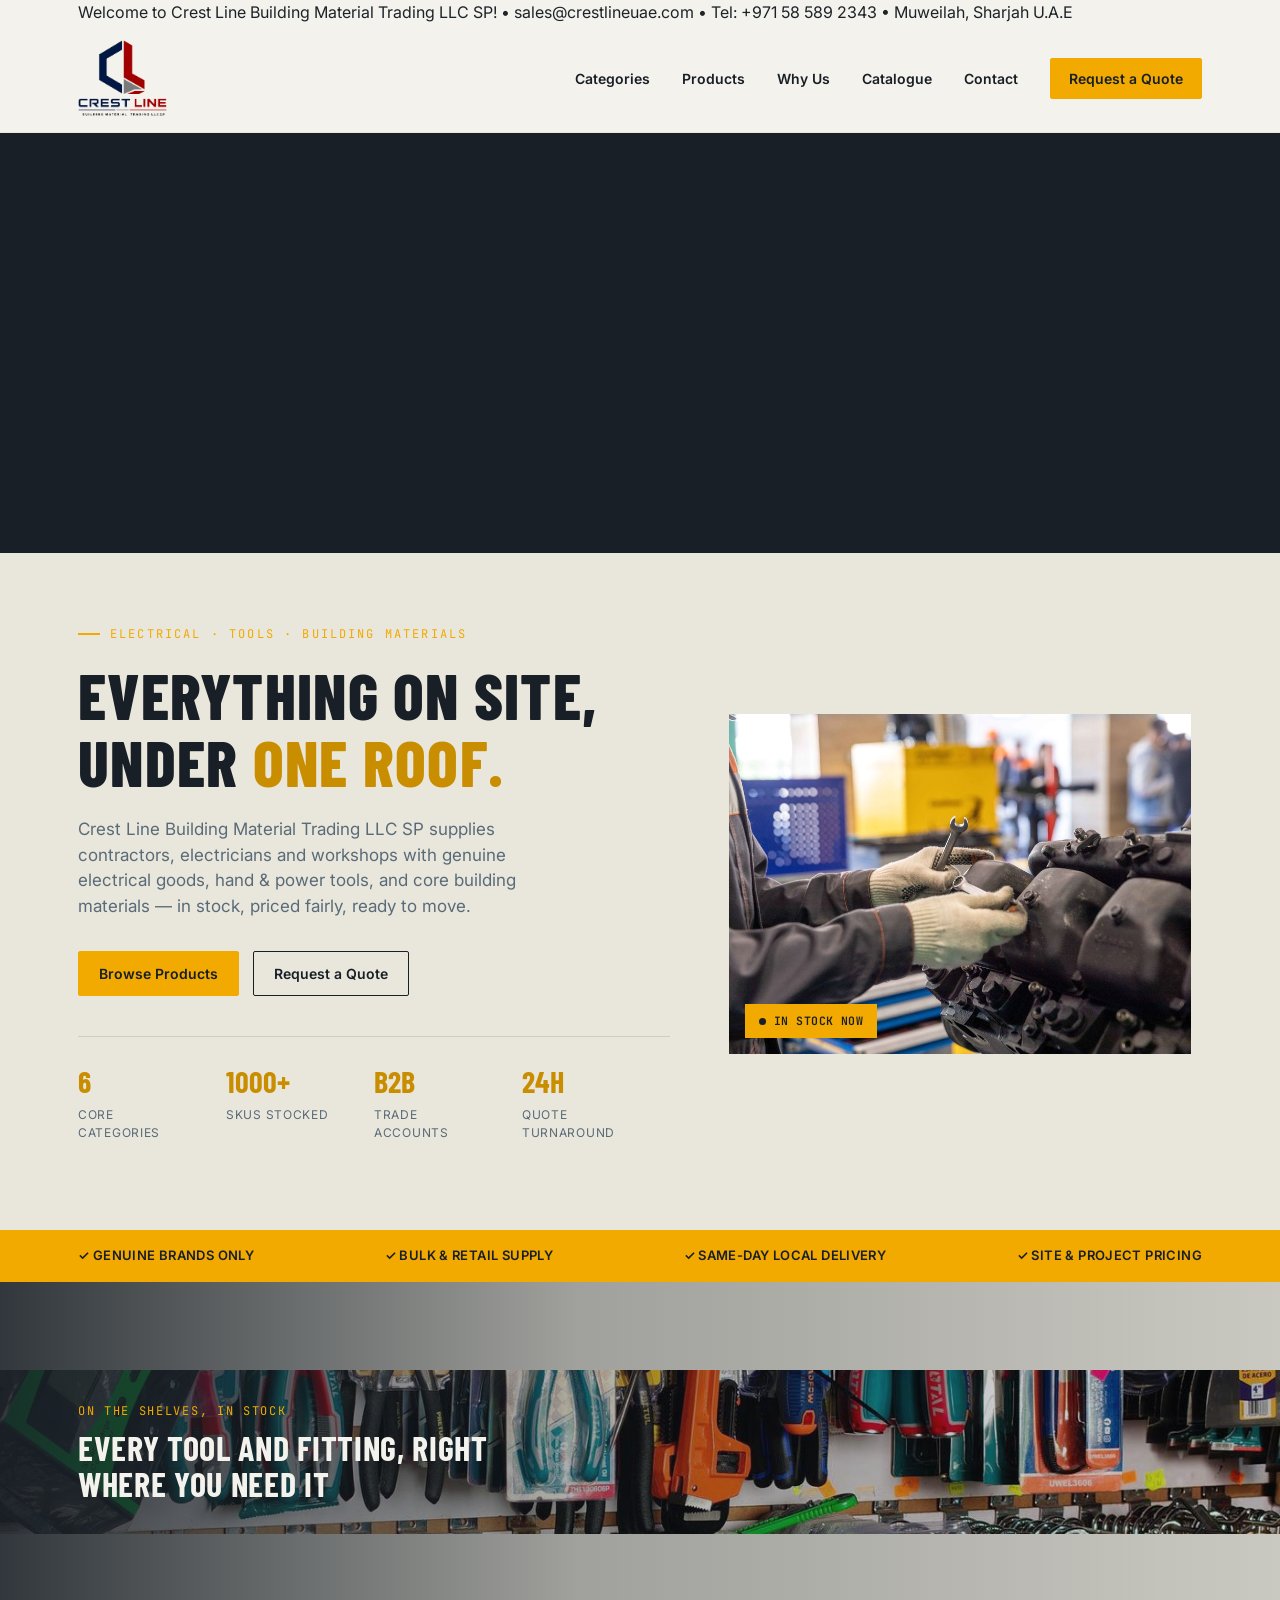
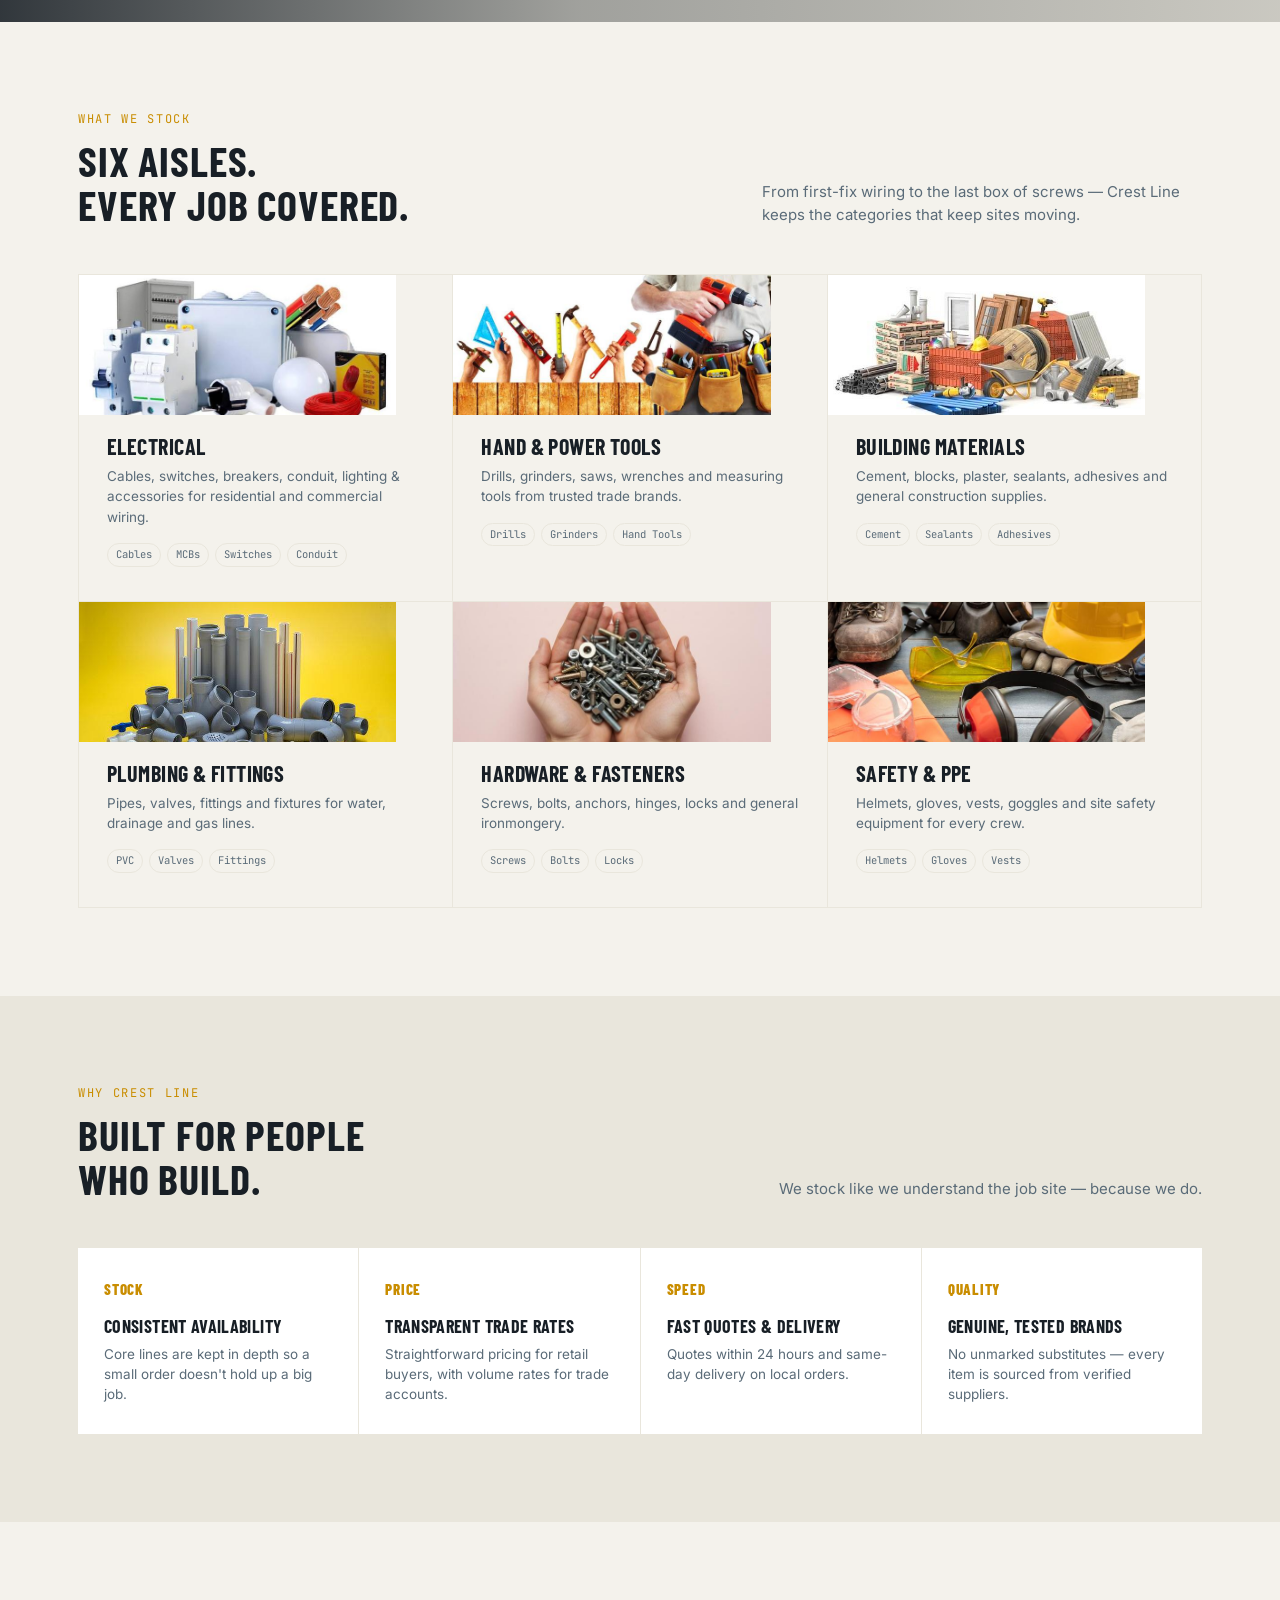
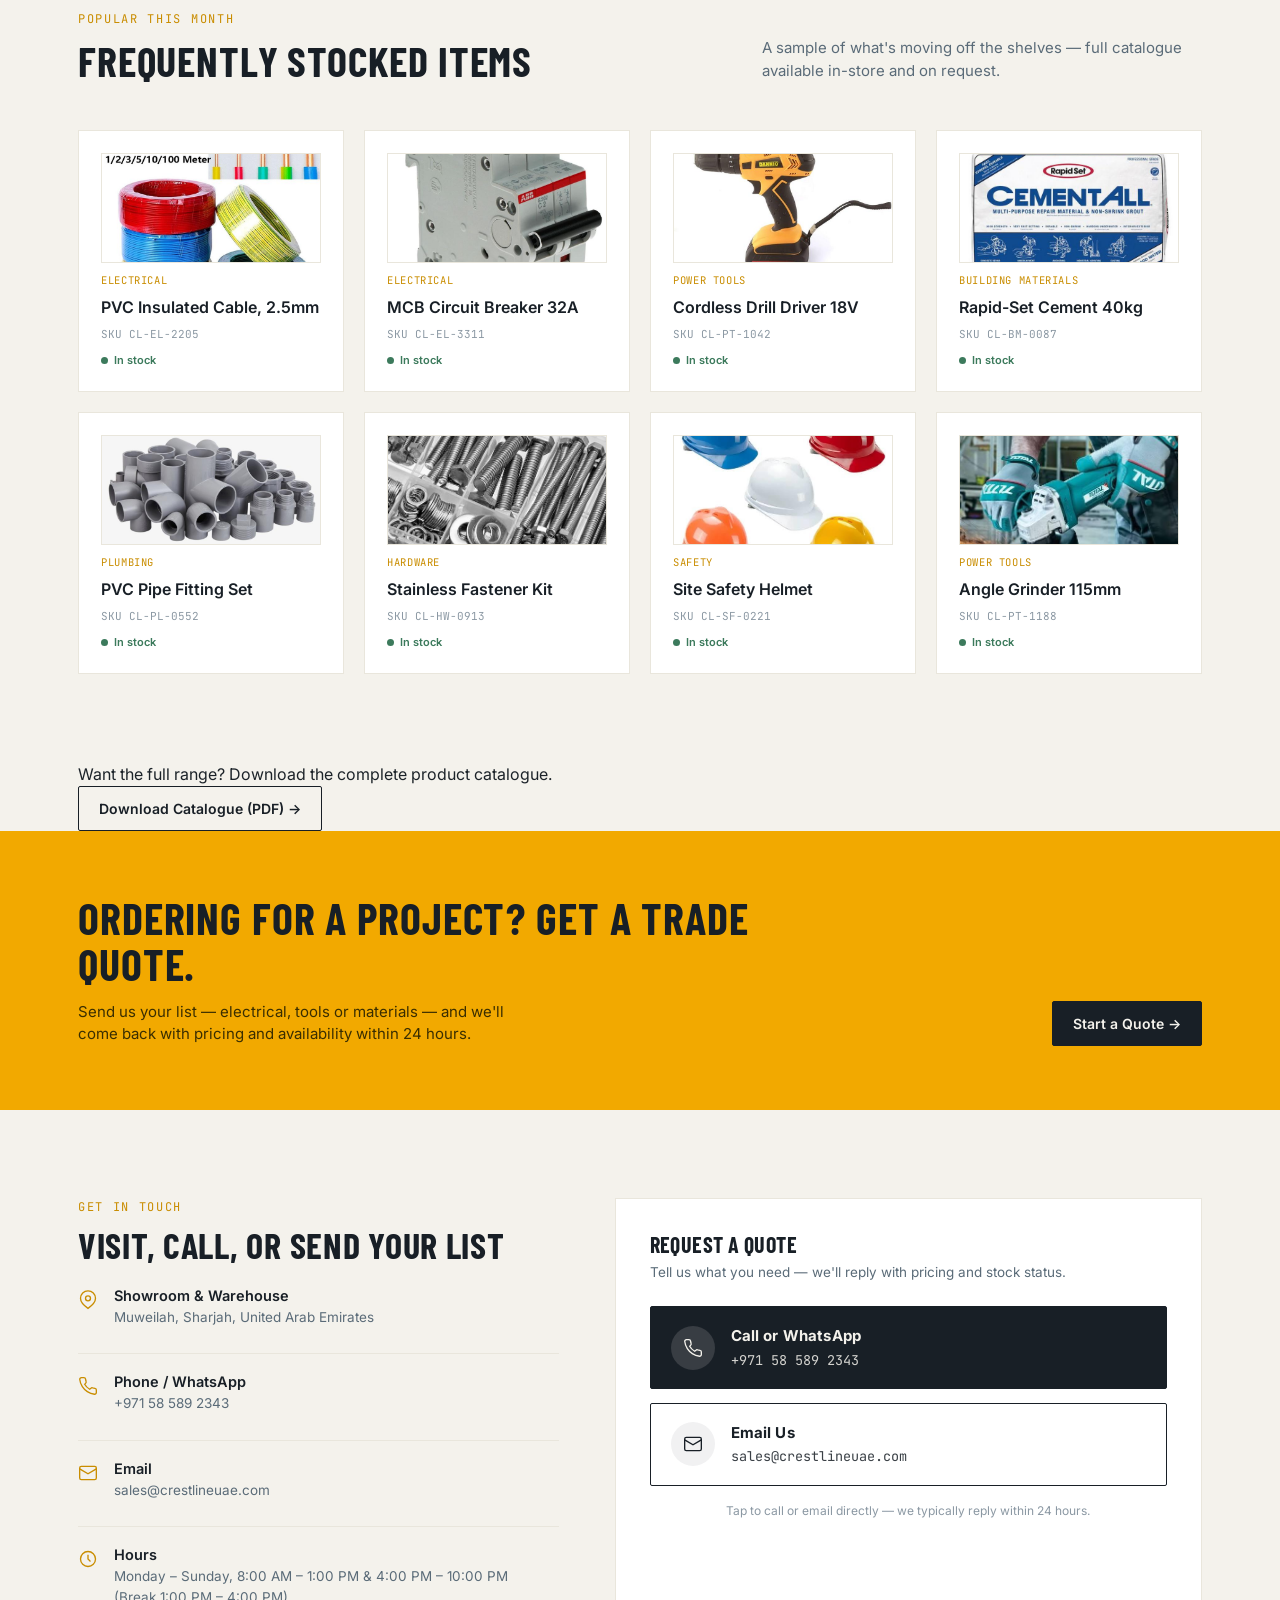
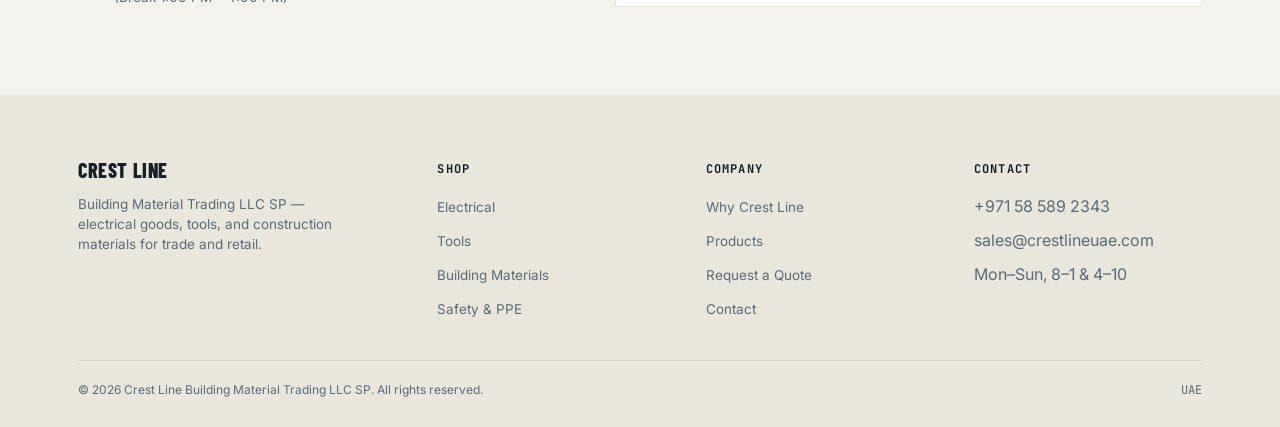
==== commit b5320644: "Update index.html" ====
--- a/index.html
+++ b/index.html
@@ -10,11 +10,15 @@
 </head>
 <body>
 
-<div class="topbar">
-  <div class="wrap">
-    <span>Mon–Sun 08:00–13:00, 16:00–22:00</span>
-    <span class="mono" style="color:var(--slate)">Wholesale &amp; retail · Trade accounts welcome</span>
-    <span>UAE</span>
+<div class="top-banner">
+  <div class="wrap top-banner-inner">
+    <span class="top-banner-msg">Welcome to Crest Line Building Material Trading LLC SP!</span>
+    <span class="top-banner-sep">•</span>
+    <a href="mailto:sales@crestlineuae.com" class="top-banner-link">sales@crestlineuae.com</a>
+    <span class="top-banner-sep">•</span>
+    <a href="tel:+971585892343" class="top-banner-link">Tel: +971 58 589 2343</a>
+    <span class="top-banner-sep">•</span>
+    <span class="top-banner-link">Muweilah, Sharjah U.A.E</span>
   </div>
 </div>
 
@@ -101,7 +105,6 @@
     <div class="cat-grid">
 
       <div class="cat-card cat-card-photo">
-        <span class="cat-index">01</span>
         <img class="cat-photo" src="[data-uri]" alt="Electrical parts and switches" loading="lazy">
         <svg viewBox="0 0 24 24" fill="none" stroke-width="1.6"><path d="M13 2L3 14h7l-1 8 10-12h-7l1-8z"/></svg>
         <h3>Electrical</h3>
@@ -110,7 +113,6 @@
       </div>
 
       <div class="cat-card cat-card-photo">
-        <span class="cat-index">02</span>
         <img class="cat-photo" src="[data-uri]" alt="Hand and power tools" loading="lazy">
         <svg viewBox="0 0 24 24" fill="none" stroke-width="1.6"><path d="M14.7 6.3a1 1 0 000 1.4l1.6 1.6a1 1 0 001.4 0l3.77-3.77a6 6 0 01-7.94 7.94l-6.91 6.91a2.12 2.12 0 01-3-3l6.91-6.91a6 6 0 017.94-7.94l-3.76 3.76z"/></svg>
         <h3>Hand &amp; Power Tools</h3>
@@ -119,7 +121,6 @@
       </div>
 
       <div class="cat-card cat-card-photo">
-        <span class="cat-index">03</span>
         <img class="cat-photo" src="[data-uri]" alt="Building materials" loading="lazy">
         <svg viewBox="0 0 24 24" fill="none" stroke-width="1.6"><rect x="3" y="7" width="18" height="13" rx="1"/><path d="M8 7V4h8v3"/></svg>
         <h3>Building Materials</h3>
@@ -128,7 +129,6 @@
       </div>
 
       <div class="cat-card cat-card-photo">
-        <span class="cat-index">04</span>
         <img class="cat-photo" src="[data-uri]" alt="Plumbing fittings" loading="lazy">
         <svg viewBox="0 0 24 24" fill="none" stroke-width="1.6"><path d="M4 12a8 8 0 0116 0"/><path d="M4 12v6a2 2 0 002 2h2v-6H4z"/><path d="M20 12v6a2 2 0 01-2 2h-2v-6h4z"/></svg>
         <h3>Plumbing &amp; Fittings</h3>
@@ -137,7 +137,6 @@
       </div>
 
       <div class="cat-card cat-card-photo">
-        <span class="cat-index">05</span>
         <img class="cat-photo" src="[data-uri]" alt="Hardware and fasteners" loading="lazy">
         <svg viewBox="0 0 24 24" fill="none" stroke-width="1.6"><circle cx="12" cy="12" r="3"/><path d="M19.4 15a1.7 1.7 0 00.34 1.87l.06.06a2 2 0 11-2.83 2.83l-.06-.06a1.7 1.7 0 00-1.87-.34 1.7 1.7 0 00-1 1.55V21a2 2 0 01-4 0v-.09a1.7 1.7 0 00-1-1.55 1.7 1.7 0 00-1.87.34l-.06.06a2 2 0 11-2.83-2.83l.06-.06a1.7 1.7 0 00.34-1.87 1.7 1.7 0 00-1.55-1H3a2 2 0 010-4h.09a1.7 1.7 0 001.55-1 1.7 1.7 0 00-.34-1.87l-.06-.06a2 2 0 112.83-2.83l.06.06a1.7 1.7 0 001.87.34H9a1.7 1.7 0 001-1.55V3a2 2 0 014 0v.09a1.7 1.7 0 001 1.55 1.7 1.7 0 001.87-.34l.06-.06a2 2 0 112.83 2.83l-.06.06a1.7 1.7 0 00-.34 1.87V9a1.7 1.7 0 001.55 1H21a2 2 0 010 4h-.09a1.7 1.7 0 00-1.55 1z"/></svg>
         <h3>Hardware &amp; Fasteners</h3>
@@ -146,7 +145,6 @@
       </div>
 
       <div class="cat-card cat-card-photo">
-        <span class="cat-index">06</span>
         <img class="cat-photo" src="[data-uri]" alt="Safety and PPE equipment" loading="lazy">
         <svg viewBox="0 0 24 24" fill="none" stroke-width="1.6"><path d="M12 2L4 6v6c0 5 3.4 8.7 8 10 4.6-1.3 8-5 8-10V6l-8-4z"/></svg>
         <h3>Safety &amp; PPE</h3>
@@ -271,6 +269,13 @@
   </div>
 </section>
 
+<div class="catalogue-simple" id="catalogue">
+  <div class="wrap">
+    <p>Want the full range? Download the complete product catalogue.</p>
+    <a href="crest-line-catalogue.pdf" download class="btn btn-outline">Download Catalogue (PDF) →</a>
+  </div>
+</div>
+
 <div class="cta-band" id="quote-band">
   <div class="wrap">
     <div>
@@ -278,16 +283,6 @@
       <p>Send us your list — electrical, tools or materials — and we'll come back with pricing and availability within 24 hours.</p>
     </div>
     <a href="#quote" class="btn" style="background:var(--charcoal); color:var(--concrete); border-color:var(--charcoal);">Start a Quote →</a>
-  </div>
-</div>
-
-<div class="cta-band" id="catalogue">
-  <div class="wrap">
-    <div>
-      <h2>Get the full product catalogue.</h2>
-      <p>Every category, brand and item we stock — building materials, hardware, tools &amp; fittings, fasteners, and safety &amp; measuring gear — in one PDF you can save, print, or share with your team.</p>
-    </div>
-    <a href="crest-line-catalogue.pdf" download class="btn" style="background:var(--charcoal); color:var(--concrete); border-color:var(--charcoal);">Download Catalogue (PDF) →</a>
   </div>
 </div>
 
--- a/styles.css
+++ b/styles.css
@@ -108,144 +108,18 @@
   .btn-amber:hover{background:var(--charcoal); border-color:var(--charcoal); color:var(--concrete);}
   .menu-toggle{display:none; background:none; border:none; cursor:pointer;}
 
-  /* ---------- Animated Brand Intro ---------- */
+  /* ---------- Animated Brand Intro (video) ---------- */
   .brand-intro{
     background:var(--charcoal);
-    padding:64px 0 56px;
     overflow:hidden;
     position:relative;
-  }
-  .brand-intro-bg{
+    height:clamp(220px, 34vw, 420px);
+  }
+  .brand-intro-video{
     position:absolute; inset:0;
     width:100%; height:100%;
-    object-fit:cover; object-position:center 25%;
-    opacity:0.55;
-    filter:saturate(1.05) contrast(1.02);
-  }
-  .brand-intro-overlay{
-    position:absolute; inset:0;
-    background:
-      linear-gradient(180deg, rgba(24,31,38,0.55) 0%, rgba(24,31,38,0.78) 55%, rgba(24,31,38,0.92) 100%),
-      linear-gradient(100deg, rgba(24,31,38,0.35) 0%, rgba(24,31,38,0.05) 45%, rgba(24,31,38,0.4) 100%);
-  }
-  .brand-intro::before{
-    content:'';
-    position:absolute; inset:0;
-    background:linear-gradient(90deg, transparent, rgba(242,169,0,0.14), transparent);
-    animation:sheen 5s linear infinite;
-    z-index:1;
-  }
-
-  /* ---------- Hazard / warning tape border ---------- */
-  .hazard-tape{
-    position:absolute; left:0; right:0; height:14px;
-    background:repeating-linear-gradient(
-      45deg,
-      #f2a900 0, #f2a900 18px,
-      #181f26 18px, #181f26 36px
-    );
-    box-shadow:0 0 0 1px rgba(0,0,0,0.25);
-    z-index:3;
-  }
-  .hazard-tape.top{top:0;}
-  .hazard-tape.bottom{bottom:0;}
-  .brand-intro-inner{
-    position:relative;
-    z-index:2;
-    text-align:center;
-  }
-  .brand-name{
-    font-family:'Barlow Condensed',sans-serif;
-    font-weight:800;
-    font-size:clamp(22px,4.4vw,52px);
-    letter-spacing:0.03em;
-    color:var(--concrete);
-    display:flex;
-    flex-wrap:wrap;
-    justify-content:center;
-    gap:0.02em;
-    text-shadow:0 2px 18px rgba(0,0,0,0.35);
-  }
-  .brand-name span{
-    display:inline-block;
-    opacity:0;
-    transform:translateY(22px) rotateX(60deg);
-    animation:letterIn 0.6s cubic-bezier(.2,.8,.2,1) forwards, glowPulse 2.6s ease-in-out 2.2s infinite;
-  }
-  .brand-name span.c-blue{
-    color:#ffffff;
-    text-shadow:0 0 14px rgba(255,255,255,0.55), 0 2px 18px rgba(0,0,0,0.4);
-  }
-  .brand-name span.c-red{
-    color:#ff3b3b;
-    text-shadow:0 0 14px rgba(255,59,59,0.55), 0 2px 18px rgba(0,0,0,0.4);
-  }
-  .brand-name span:nth-child(1){animation-delay:0.02s, 2.2s;}
-  .brand-name span:nth-child(2){animation-delay:0.06s, 2.2s;}
-  .brand-name span:nth-child(3){animation-delay:0.10s, 2.2s;}
-  .brand-name span:nth-child(4){animation-delay:0.14s, 2.2s;}
-  .brand-name span:nth-child(5){animation-delay:0.18s, 2.2s;}
-  .brand-name span:nth-child(6){animation-delay:0.22s, 2.2s;}
-  .brand-name span:nth-child(7){animation-delay:0.26s, 2.2s;}
-  .brand-name span:nth-child(8){animation-delay:0.30s, 2.2s;}
-  .brand-name span:nth-child(9){animation-delay:0.34s, 2.2s;}
-  .brand-name span:nth-child(10){animation-delay:0.38s, 2.2s;}
-  .brand-name span:nth-child(11){animation-delay:0.42s, 2.2s;}
-  .brand-name span:nth-child(12){animation-delay:0.46s, 2.2s;}
-  .brand-name span:nth-child(13){animation-delay:0.50s, 2.2s;}
-  .brand-name span:nth-child(14){animation-delay:0.54s, 2.2s;}
-  .brand-name span:nth-child(15){animation-delay:0.58s, 2.2s;}
-  .brand-name span:nth-child(16){animation-delay:0.62s, 2.2s;}
-  .brand-name span:nth-child(17){animation-delay:0.66s, 2.2s;}
-  .brand-name span:nth-child(18){animation-delay:0.70s, 2.2s;}
-  .brand-name span:nth-child(19){animation-delay:0.74s, 2.2s;}
-  .brand-name span:nth-child(20){animation-delay:0.78s, 2.2s;}
-  .brand-name span:nth-child(21){animation-delay:0.82s, 2.2s;}
-  .brand-name span:nth-child(22){animation-delay:0.86s, 2.2s;}
-  .brand-name span:nth-child(23){animation-delay:0.90s, 2.2s;}
-  .brand-name span:nth-child(24){animation-delay:0.94s, 2.2s;}
-  .brand-name span:nth-child(25){animation-delay:0.98s, 2.2s;}
-  .brand-name span:nth-child(26){animation-delay:1.02s, 2.2s;}
-  .brand-name span:nth-child(27){animation-delay:1.06s, 2.2s;}
-  .brand-name span:nth-child(28){animation-delay:1.10s, 2.2s;}
-  .brand-name span:nth-child(29){animation-delay:1.14s, 2.2s;}
-  .brand-name span:nth-child(30){animation-delay:1.18s, 2.2s;}
-  .brand-name span:nth-child(31){animation-delay:1.22s, 2.2s;}
-  .brand-name span:nth-child(32){animation-delay:1.26s, 2.2s;}
-  .brand-name span:nth-child(33){animation-delay:1.30s, 2.2s;}
-  .brand-name span:nth-child(34){animation-delay:1.34s, 2.2s;}
-  .brand-name span:nth-child(35){animation-delay:1.38s, 2.2s;}
-  .brand-name span:nth-child(36){animation-delay:1.42s, 2.2s;}
-  @keyframes letterIn{
-    to{opacity:1; transform:translateY(0) rotateX(0);}
-  }
-  @keyframes glowPulse{
-    0%,100%{filter:brightness(1);}
-    50%{filter:brightness(1.35);}
-  }
-  @keyframes sheen{
-    0%{transform:translateX(-30%);}
-    100%{transform:translateX(30%);}
-  }
-  .brand-sub{
-    margin-top:14px;
-    color:#ffffff;
-    font-size:13px;
-    letter-spacing:0.32em;
-    opacity:0;
-    text-shadow:0 2px 12px rgba(0,0,0,0.4);
-    animation:subFadeIn 1s ease forwards 1.5s, blink 2.4s ease-in-out 2.6s infinite;
-  }
-  @keyframes subFadeIn{
-    to{opacity:1;}
-  }
-  @keyframes blink{
-    0%,100%{opacity:1;}
-    50%{opacity:0.55;}
-  }
-  @media(max-width:720px){
-    .brand-name{letter-spacing:0.01em;}
-    .brand-sub{letter-spacing:0.18em; font-size:11px;}
+    object-fit:cover; object-position:center 50%;
+    display:block;
   }
 
   /* ---------- Hero ---------- */
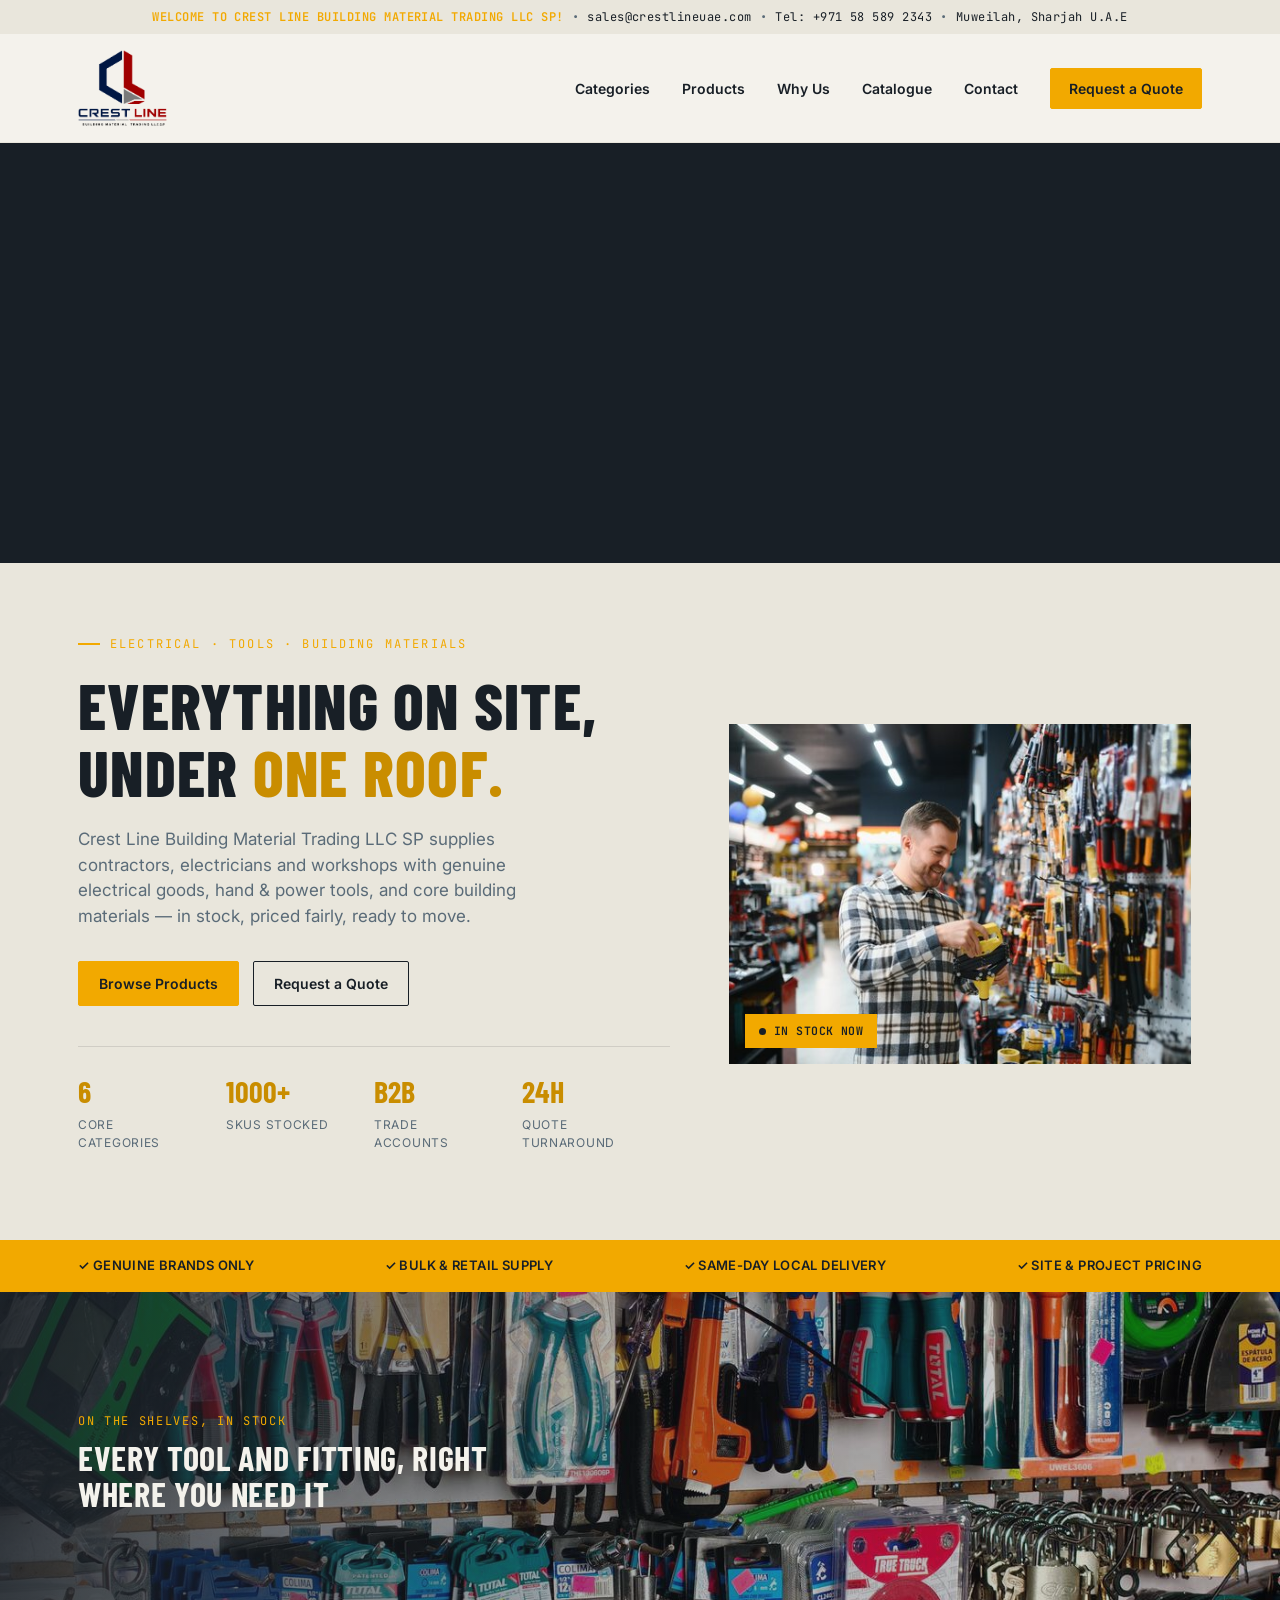
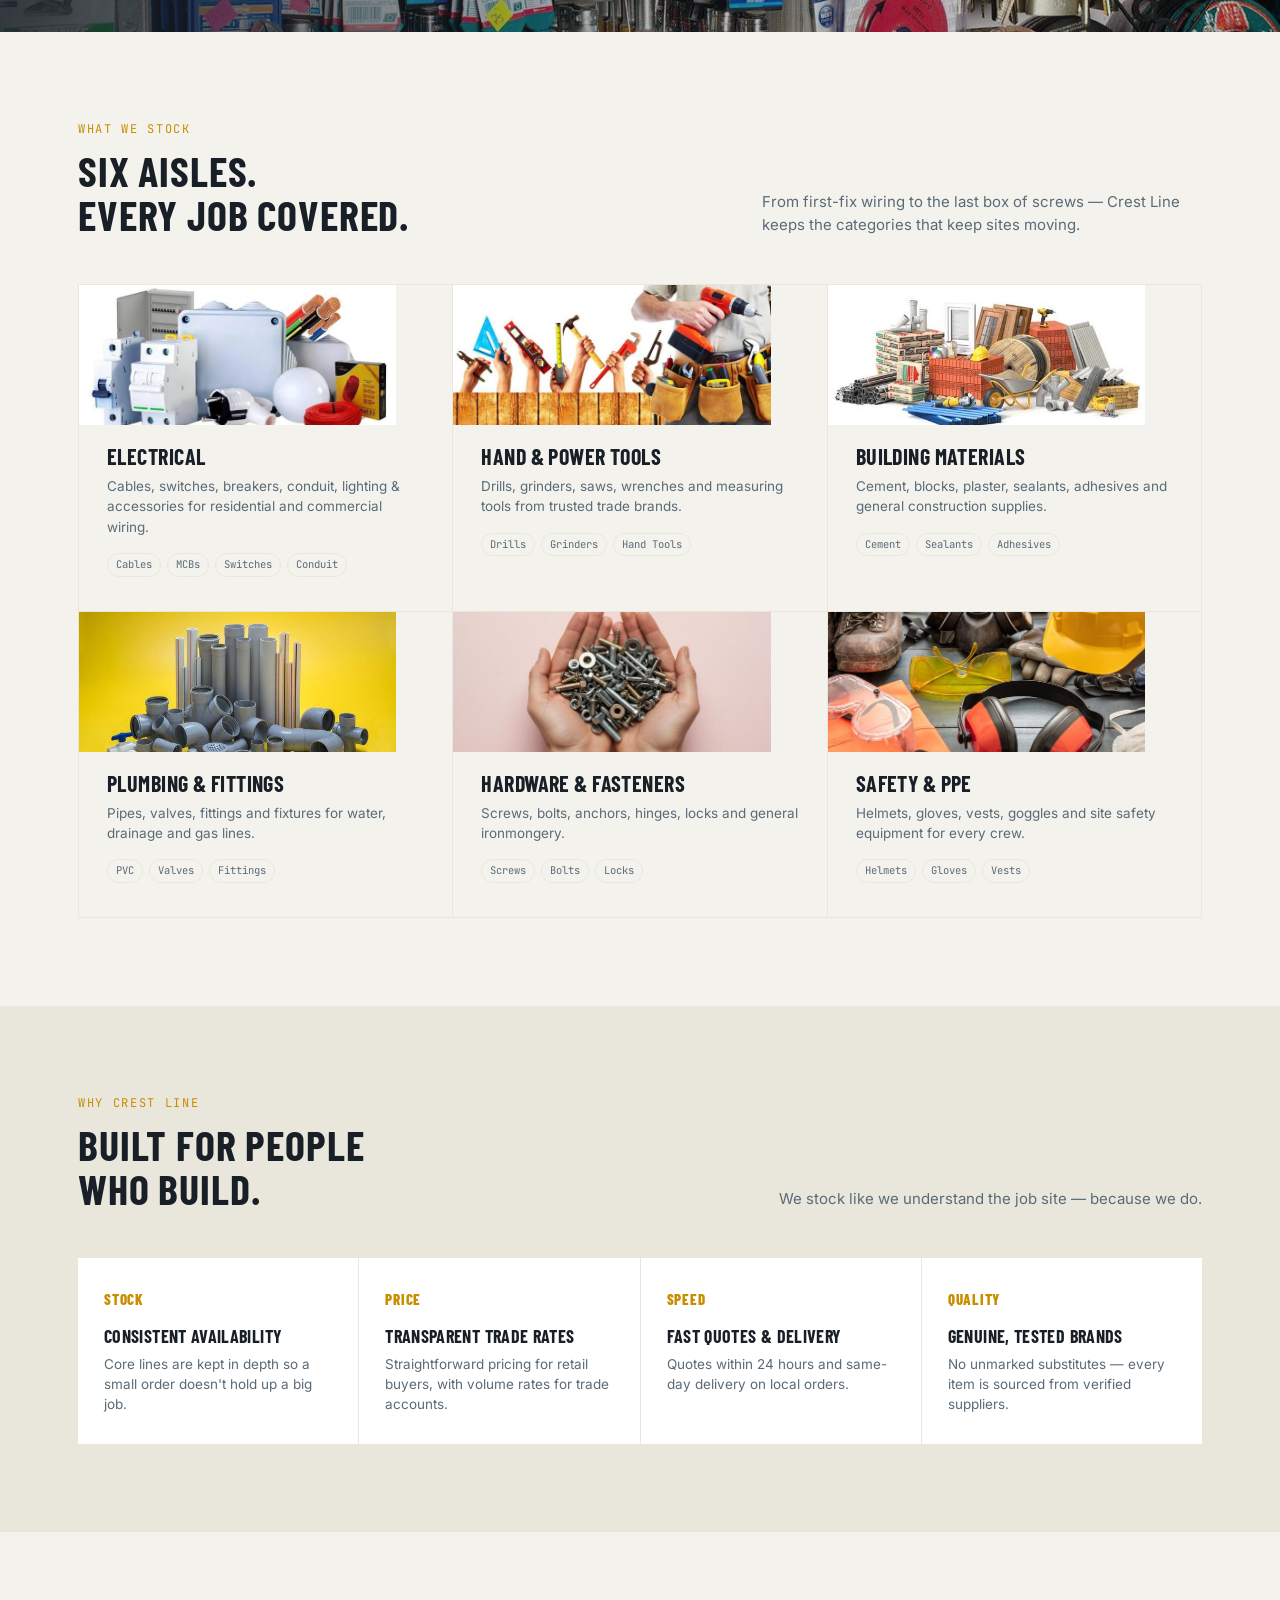
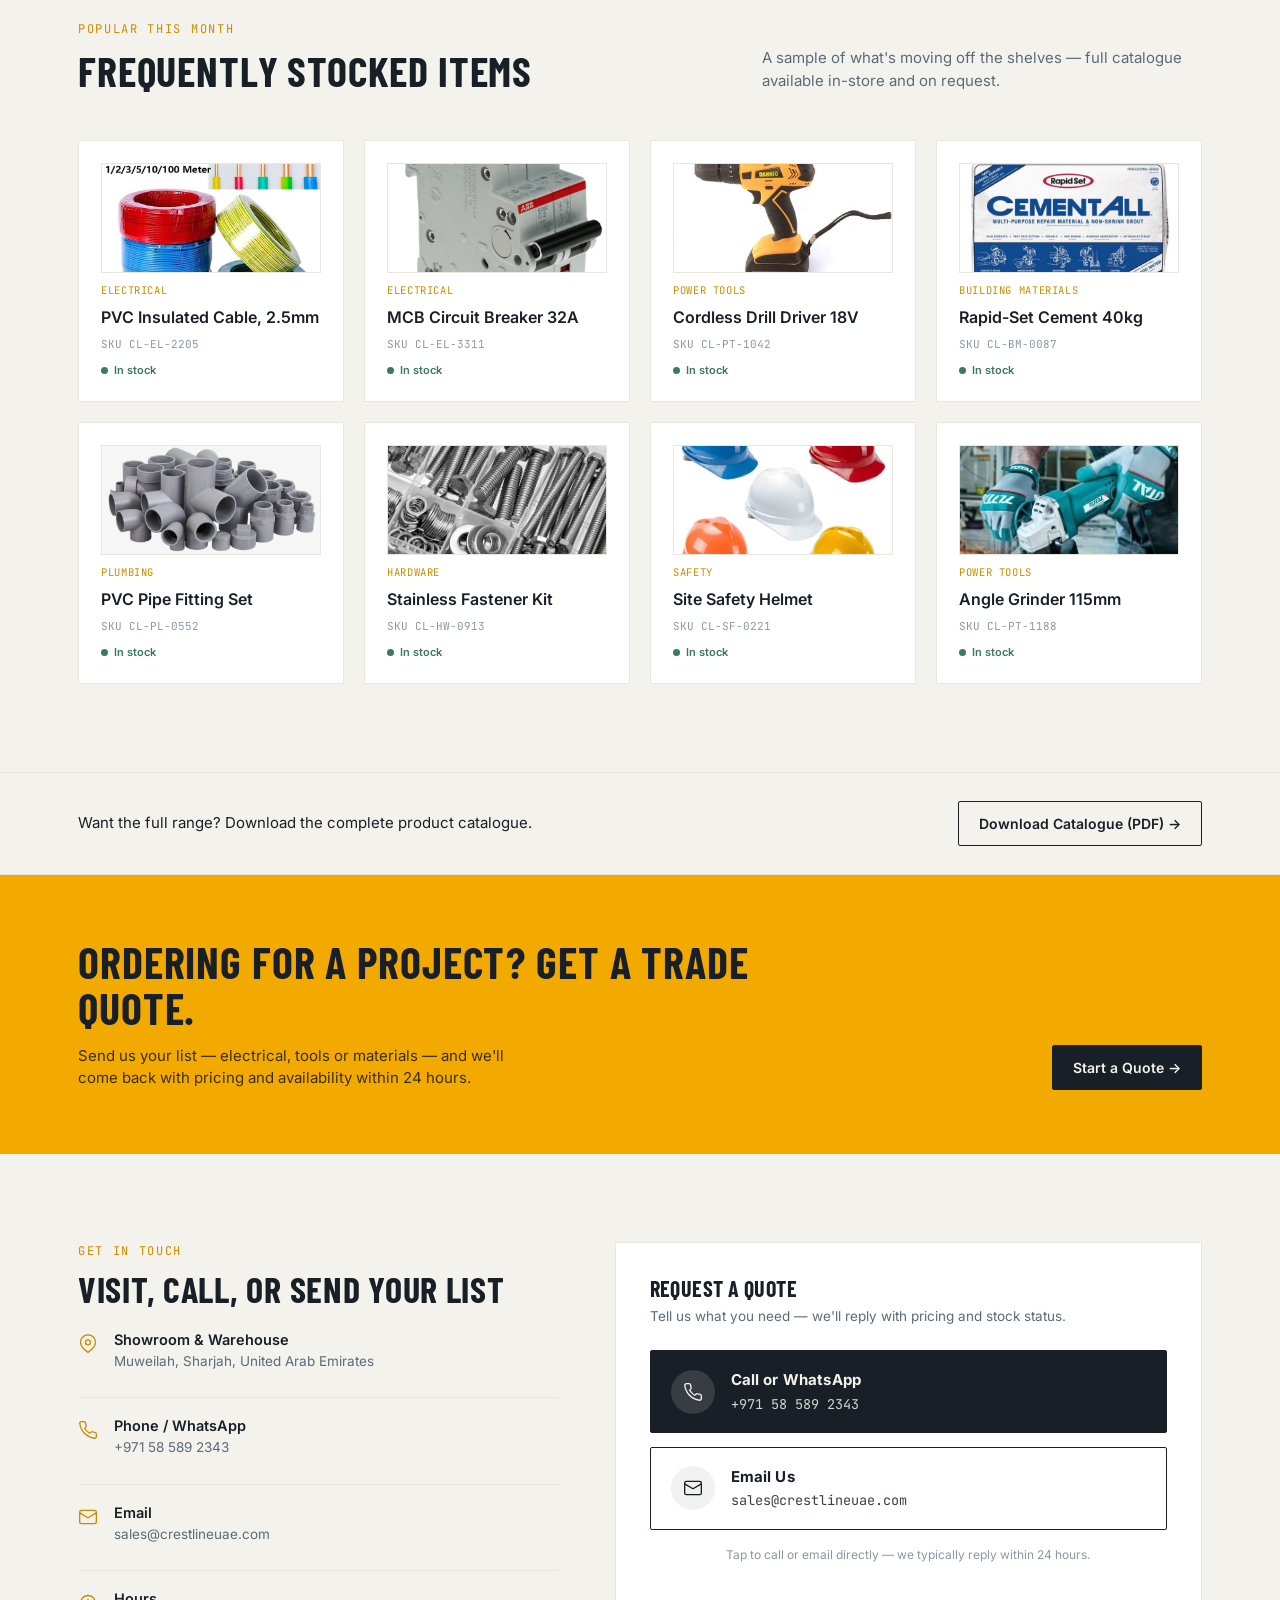
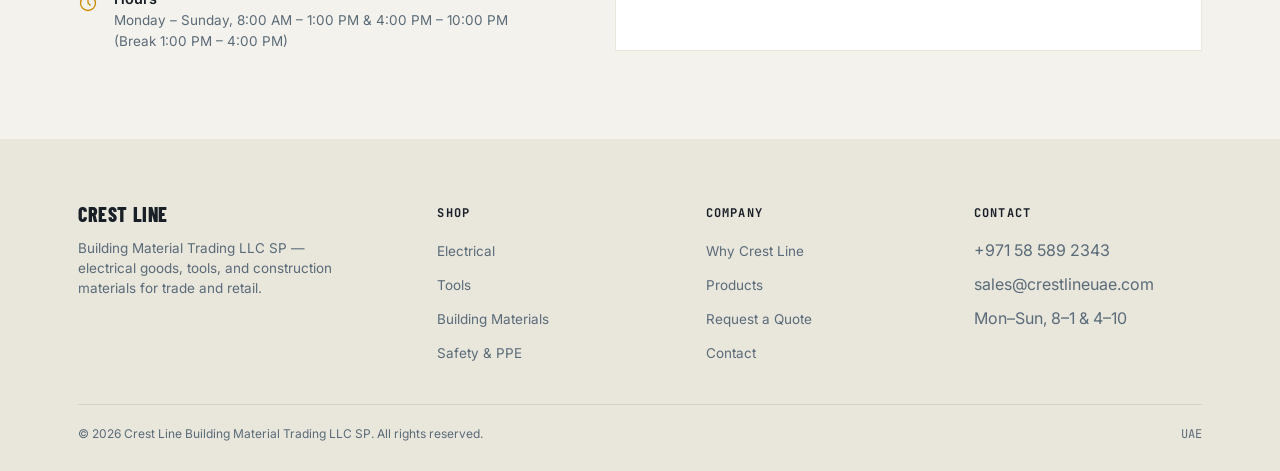
==== commit 63b4fd19: "Update index.html" ====
--- a/index.html
+++ b/index.html
@@ -66,9 +66,9 @@
     </div>
     <div class="hero-art">
       <div class="hero-photo-frame">
-        <img src="[data-uri]